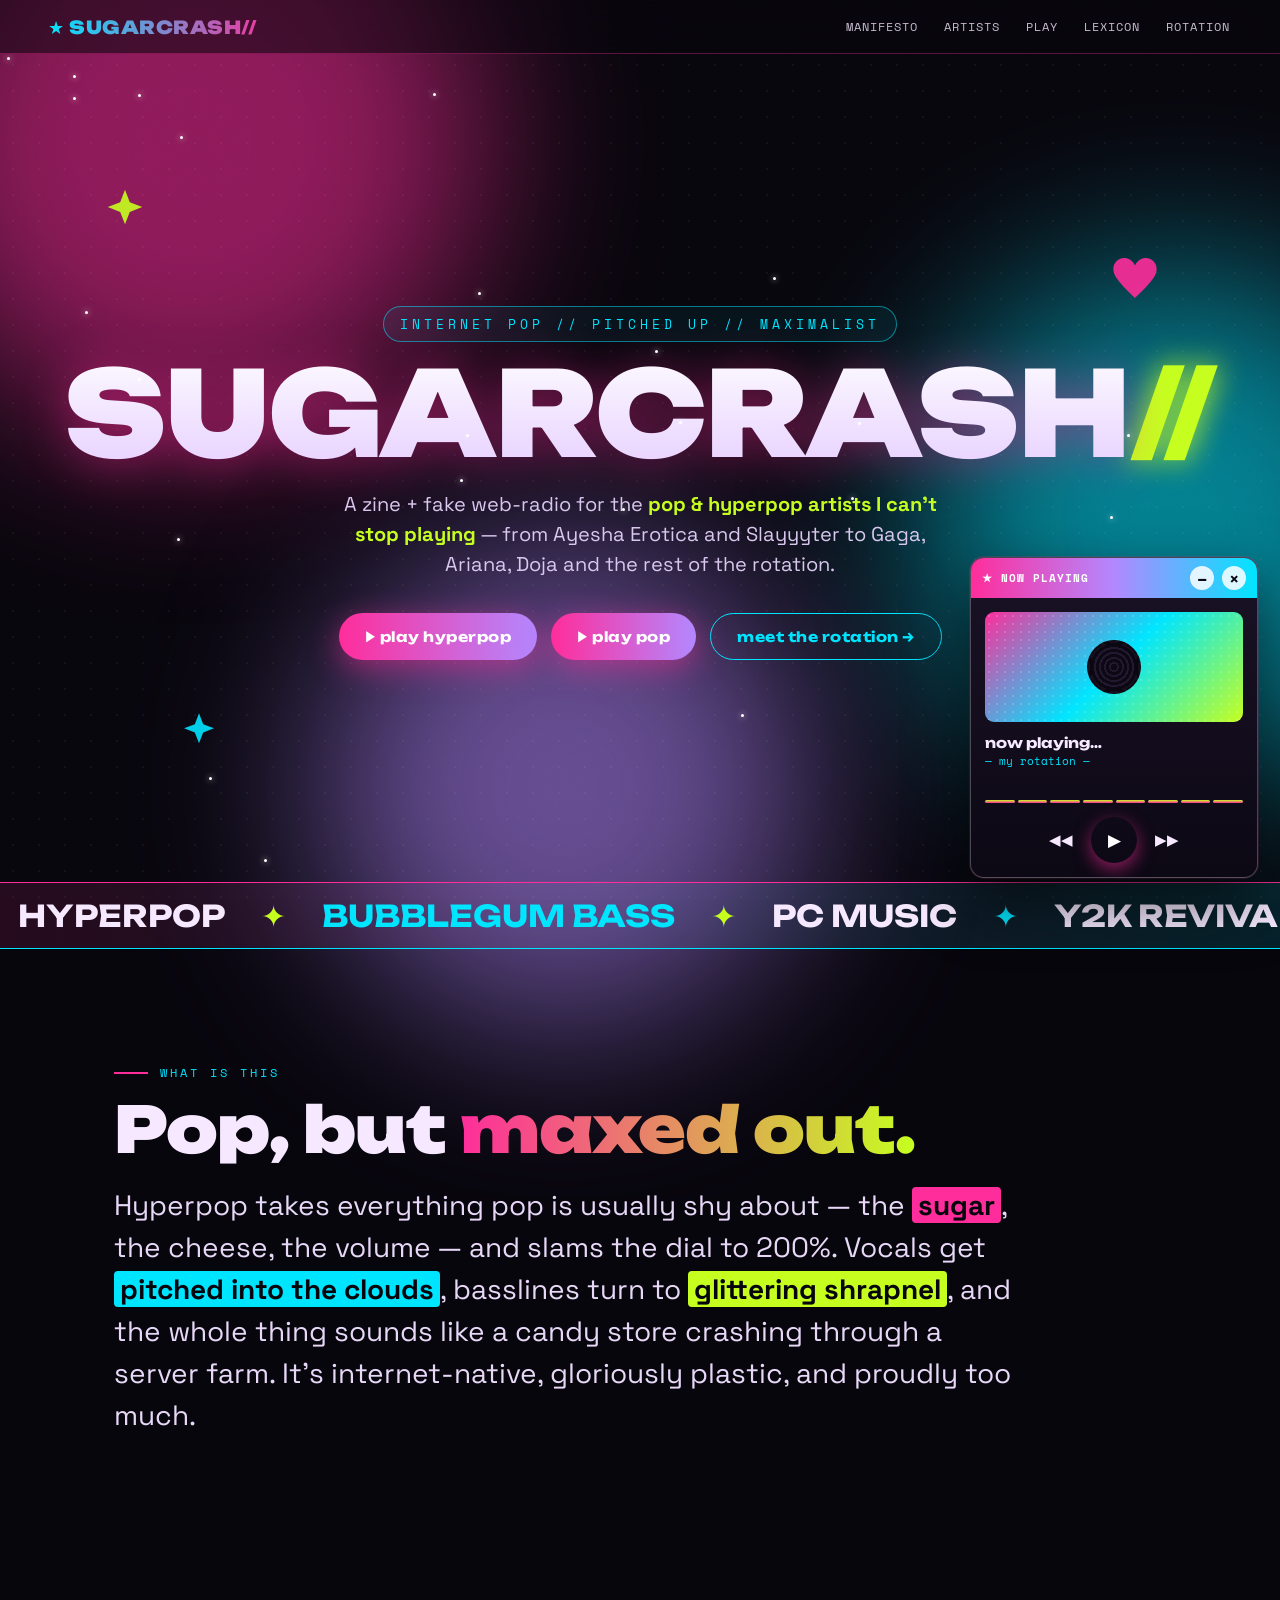
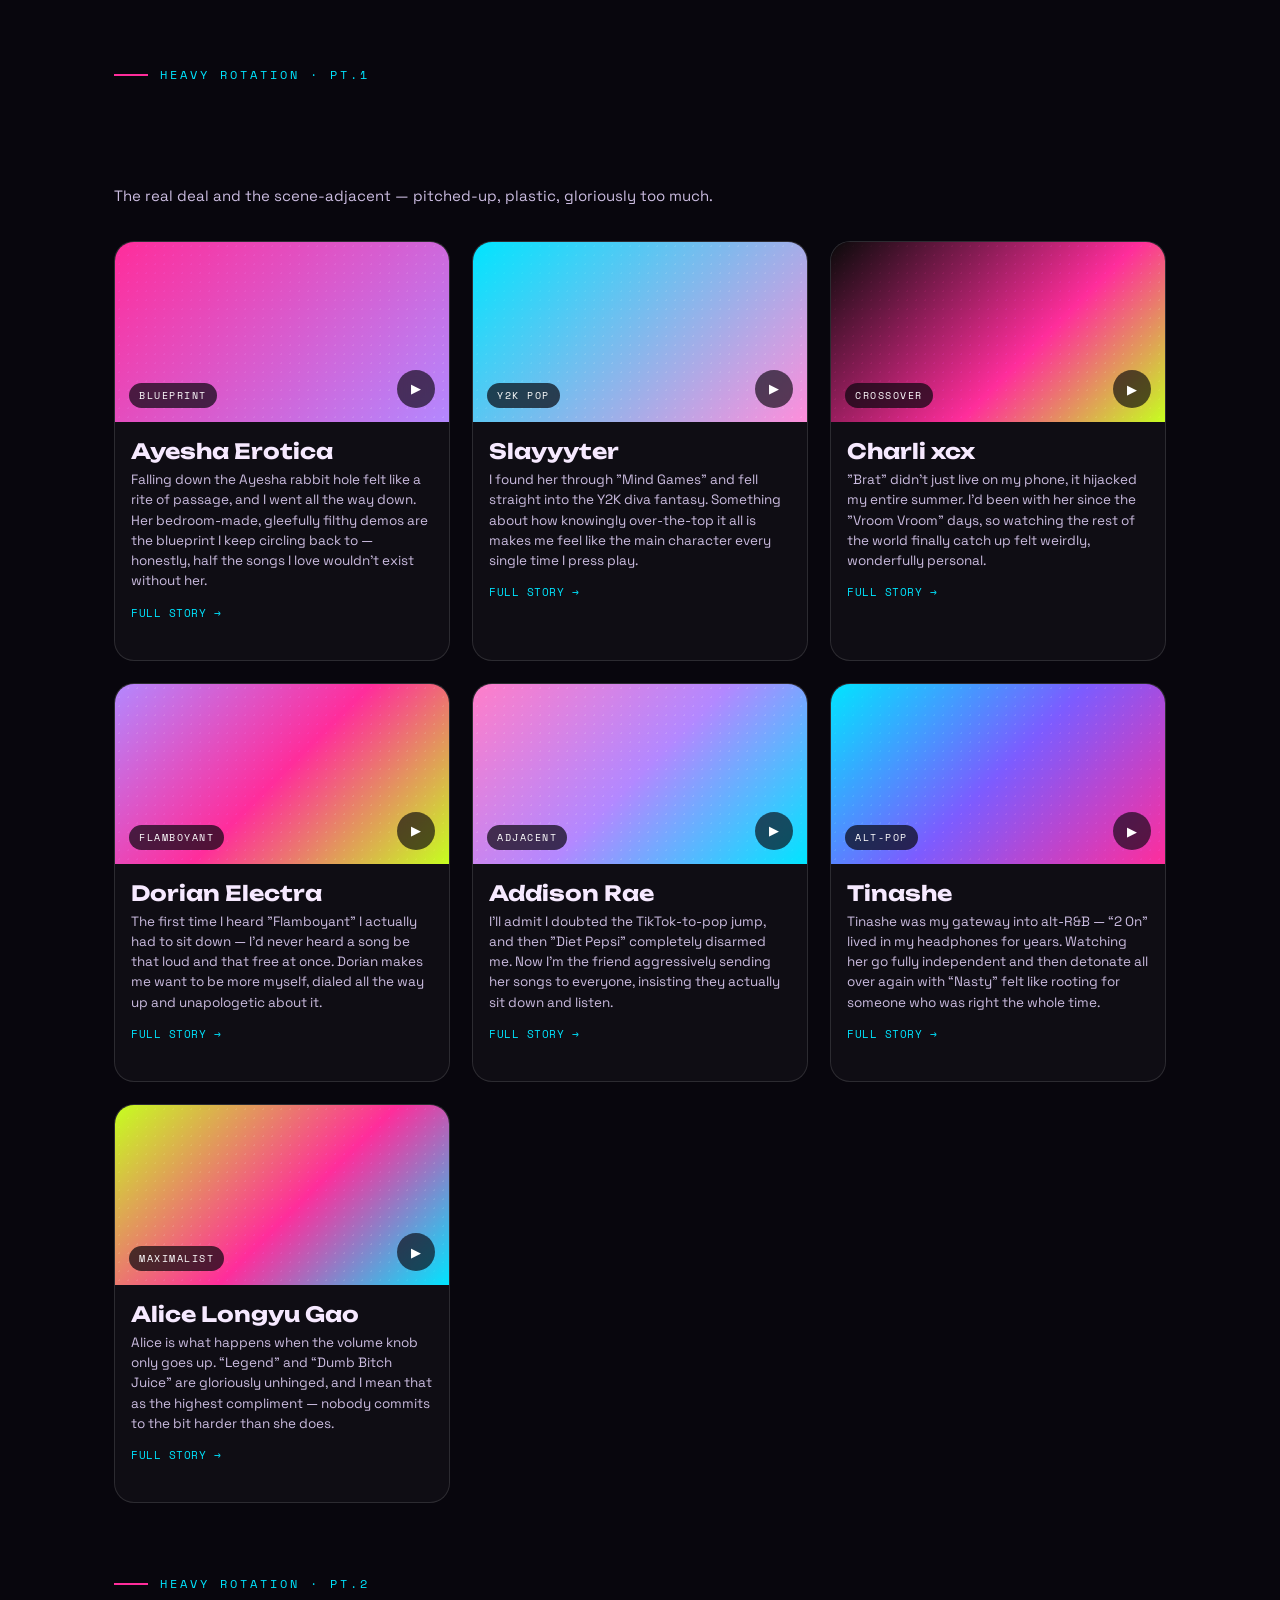
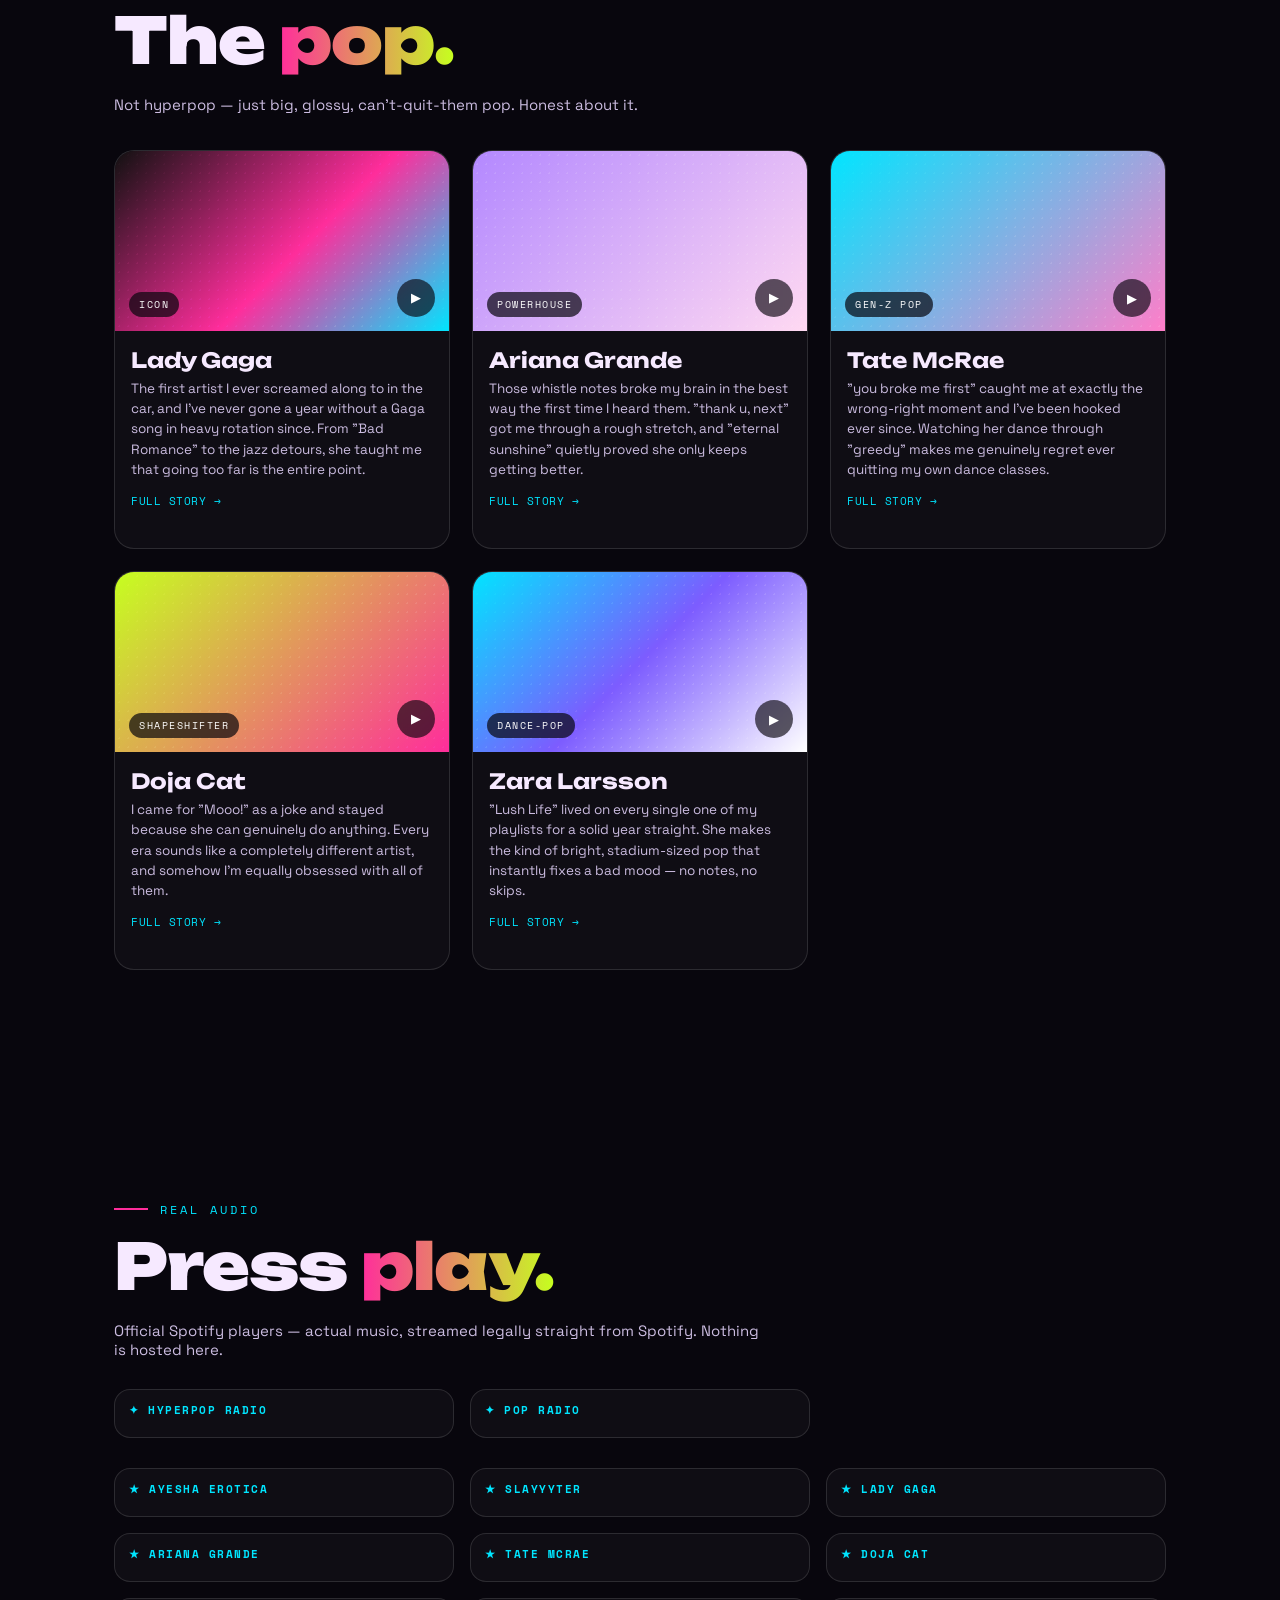
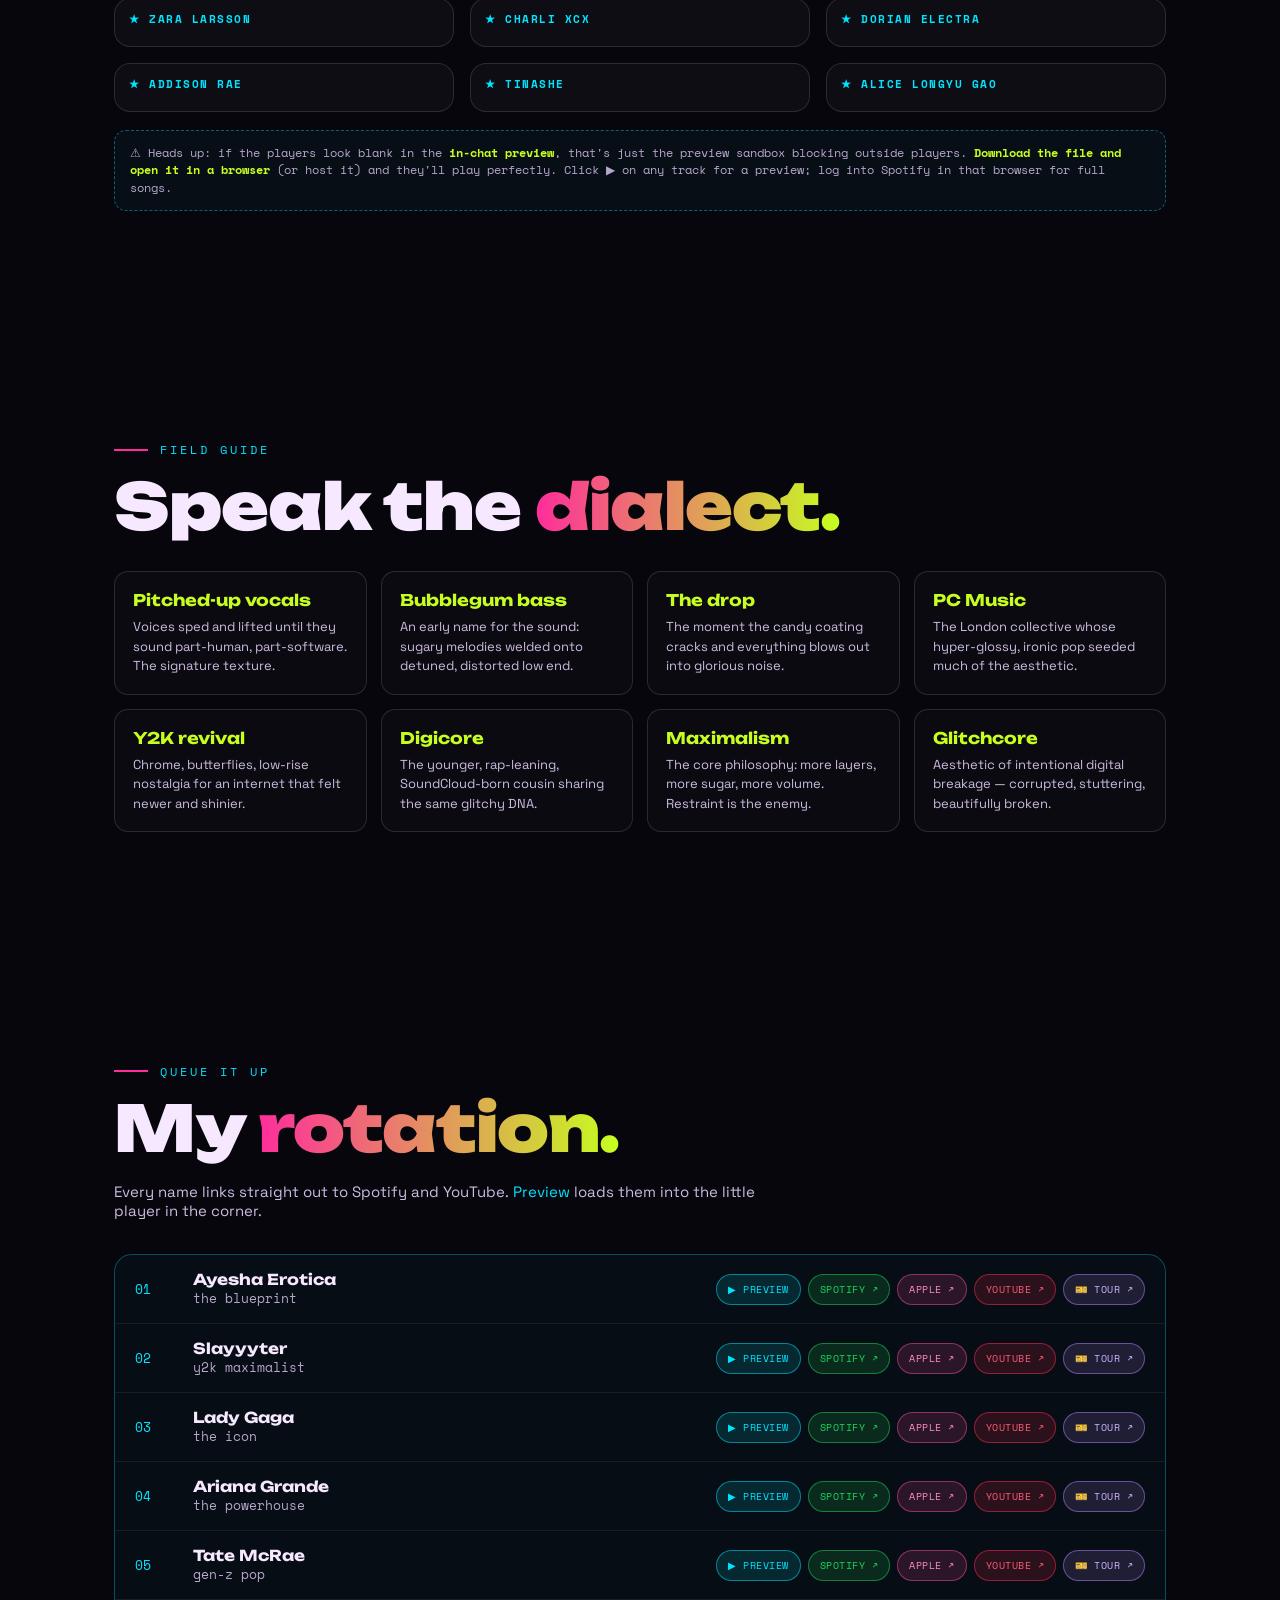
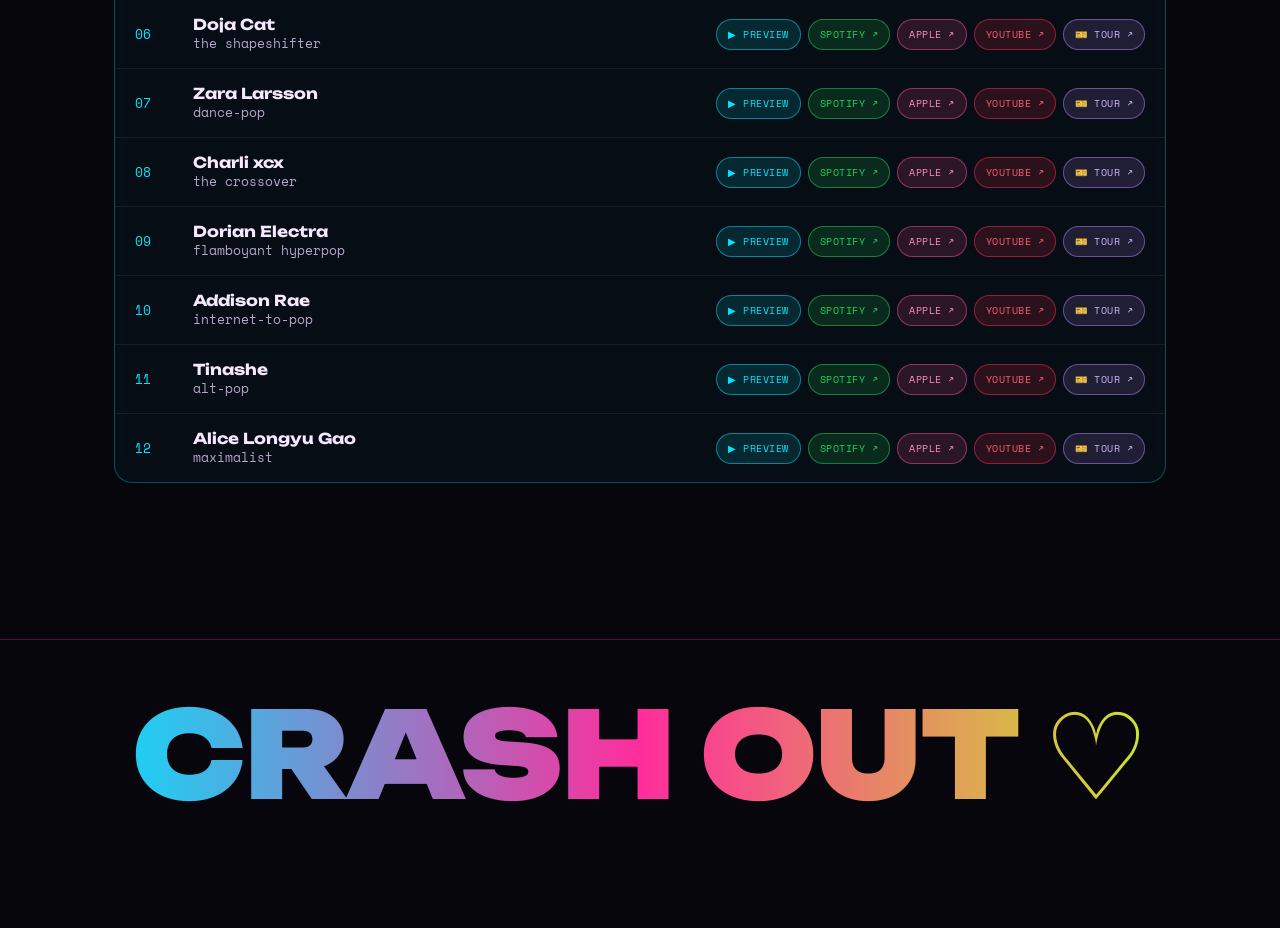
==== index.html @ ebc6f52b "Add Tinashe and Alice Longyu Gao to the rotation Add both artists with the full treatment: home card" ====
<!DOCTYPE html>
<html lang="en">
<head>
<meta charset="UTF-8">
<meta name="viewport" content="width=device-width, initial-scale=1.0">
<title>SUGARCRASH// — hyperpop zine</title>
<link rel="preconnect" href="https://fonts.googleapis.com">
<link rel="preconnect" href="https://fonts.gstatic.com" crossorigin>
<link href="https://fonts.googleapis.com/css2?family=Unbounded:wght@400;700;900&family=Space+Grotesk:wght@400;500;700&family=Space+Mono:wght@400;700&display=swap" rel="stylesheet">
<style>
  :root{
    --bubblegum:#FF2D9B;
    --lime:#C6FF1F;
    --cyan:#00E5FF;
    --lilac:#B388FF;
    --void:#08060d;
    --void2:#0f0a18;
    --chrome:#FDF6FF;
    --ink:#f6e9ff;
    --display:'Unbounded',system-ui,sans-serif;
    --body:'Space Grotesk',system-ui,sans-serif;
    --mono:'Space Mono',ui-monospace,monospace;
  }

  *{margin:0;padding:0;box-sizing:border-box}
  html{scroll-behavior:smooth}
  body{
    background:var(--void);
    color:var(--ink);
    font-family:var(--body);
    overflow-x:hidden;
    position:relative;
    cursor:default;
  }

  /* ambient gradient blobs */
  .blob{position:fixed;border-radius:50%;filter:blur(90px);opacity:.55;z-index:0;pointer-events:none;animation:drift 18s ease-in-out infinite alternate}
  .blob.b1{width:46vw;height:46vw;background:var(--bubblegum);top:-12vw;left:-8vw}
  .blob.b2{width:40vw;height:40vw;background:var(--cyan);top:30vh;right:-12vw;animation-delay:-6s}
  .blob.b3{width:38vw;height:38vw;background:var(--lilac);bottom:-10vw;left:25vw;animation-delay:-11s}
  @keyframes drift{0%{transform:translate(0,0) scale(1)}100%{transform:translate(4vw,-3vw) scale(1.18)}}

  /* grain + dotgrid overlays */
  .grain{position:fixed;inset:0;z-index:1;pointer-events:none;opacity:.06;mix-blend-mode:overlay;
    background-image:url("data:image/svg+xml,%3Csvg xmlns='http://www.w3.org/2000/svg' width='120' height='120'%3E%3Cfilter id='n'%3E%3CfeTurbulence type='fractalNoise' baseFrequency='0.9' numOctaves='3'/%3E%3C/filter%3E%3Crect width='100%25' height='100%25' filter='url(%23n)'/%3E%3C/svg%3E")}
  .dotgrid{position:fixed;inset:0;z-index:1;pointer-events:none;opacity:.25;
    background-image:radial-gradient(rgba(255,255,255,.18) 1px,transparent 1px);background-size:26px 26px}

  .wrap{position:relative;z-index:2}
  section{position:relative;z-index:2}

  /* ===== NAV ===== */
  nav{position:sticky;top:0;z-index:40;display:flex;align-items:center;justify-content:space-between;
    padding:14px clamp(16px,4vw,48px);
    background:rgba(8,6,13,.55);backdrop-filter:blur(14px);
    border-bottom:1px solid rgba(255,45,155,.35)}
  .brand{font-family:var(--display);font-weight:900;font-size:18px;letter-spacing:.5px;
    background:linear-gradient(90deg,var(--cyan),var(--bubblegum),var(--lime));
    -webkit-background-clip:text;background-clip:text;color:transparent;white-space:nowrap}
  .navlinks{display:flex;gap:22px;font-family:var(--mono);font-size:12px;text-transform:uppercase;letter-spacing:1px}
  .navlinks a{color:var(--ink);text-decoration:none;opacity:.8;transition:.2s;padding:4px 2px}
  .navlinks a:hover{opacity:1;color:var(--lime);text-shadow:0 0 12px var(--lime)}
  .navlinks a:focus-visible{outline:2px solid var(--cyan);outline-offset:3px}
  @media(max-width:680px){.navlinks{display:none}}

  /* ===== HERO ===== */
  header{min-height:92vh;display:flex;flex-direction:column;justify-content:center;align-items:center;
    text-align:center;padding:60px clamp(16px,5vw,40px) 30px;position:relative}
  .eyebrow{font-family:var(--mono);font-size:clamp(10px,1.4vw,13px);letter-spacing:4px;text-transform:uppercase;
    color:var(--cyan);margin-bottom:22px;border:1px solid rgba(0,229,255,.5);padding:7px 16px;border-radius:999px;
    background:rgba(0,229,255,.06)}

  .wordmark{font-family:var(--display);font-weight:900;line-height:.84;letter-spacing:-2px;
    font-size:clamp(58px,16vw,210px);position:relative;cursor:pointer;user-select:none}
  .wordmark .chrome{
    background:linear-gradient(180deg,#fff 0%,#e9d4ff 28%,#ff7ec9 48%,#7ce3ff 62%,#caff5e 80%,#fff 100%);
    -webkit-background-clip:text;background-clip:text;color:transparent;
    filter:drop-shadow(0 4px 24px rgba(255,45,155,.45))}
  .wordmark::before,.wordmark::after{content:"SUGARCRASH";position:absolute;inset:0;
    background:none;-webkit-text-fill-color:initial;opacity:0;pointer-events:none}
  .wordmark.glitch::before{color:var(--cyan);opacity:.85;animation:gl1 .35s steps(2) 1}
  .wordmark.glitch::after{color:var(--bubblegum);opacity:.85;animation:gl2 .35s steps(2) 1}
  @keyframes gl1{0%{transform:translate(0,0)}50%{transform:translate(-5px,3px)}100%{transform:translate(3px,-2px)}}
  @keyframes gl2{0%{transform:translate(0,0)}50%{transform:translate(5px,-3px)}100%{transform:translate(-3px,2px)}}
  .slash{color:var(--lime);-webkit-text-fill-color:var(--lime);text-shadow:0 0 30px var(--lime)}

  .subhead{max-width:640px;margin:26px auto 0;font-size:clamp(15px,2.1vw,20px);line-height:1.5;color:#d9c8ee}
  .subhead b{color:var(--lime)}
  .herobtns{display:flex;gap:14px;margin-top:34px;flex-wrap:wrap;justify-content:center}
  .btn{font-family:var(--display);font-weight:700;font-size:14px;letter-spacing:.5px;
    padding:14px 26px;border-radius:999px;border:none;cursor:pointer;text-decoration:none;display:inline-flex;align-items:center;gap:9px;transition:.18s}
  .btn-main{background:linear-gradient(90deg,var(--bubblegum),var(--lilac));color:#fff;box-shadow:0 8px 30px rgba(255,45,155,.5)}
  .btn-main:hover{transform:translateY(-3px) scale(1.03);box-shadow:0 14px 40px rgba(255,45,155,.7)}
  .btn-ghost{background:transparent;color:var(--cyan);border:1.5px solid var(--cyan)}
  .btn-ghost:hover{background:var(--cyan);color:var(--void)}
  .btn:focus-visible{outline:3px solid var(--lime);outline-offset:3px}

  /* floating doodles */
  .doodle{position:absolute;z-index:1;pointer-events:none;opacity:.9;animation:float 7s ease-in-out infinite}
  .doodle.d1{top:16%;left:8%;width:46px;animation-delay:-1s}
  .doodle.d2{top:24%;right:9%;width:60px;animation-delay:-3s}
  .doodle.d3{bottom:16%;left:14%;width:40px;animation-delay:-5s}
  .doodle.d4{bottom:24%;right:13%;width:52px;animation-delay:-2s}
  @keyframes float{0%,100%{transform:translateY(0) rotate(-6deg)}50%{transform:translateY(-22px) rotate(8deg)}}
  @media(max-width:680px){.doodle.d1,.doodle.d3{display:none}}

  /* ===== MARQUEE ===== */
  .marquee{overflow:hidden;white-space:nowrap;border-top:1.5px solid var(--bubblegum);border-bottom:1.5px solid var(--cyan);
    background:linear-gradient(90deg,rgba(255,45,155,.12),rgba(0,229,255,.12));padding:14px 0}
  .marquee .track{display:inline-block;animation:scroll 22s linear infinite;font-family:var(--display);font-weight:700;
    font-size:clamp(18px,3vw,30px);text-transform:uppercase}
  .marquee .track span{margin:0 18px;color:var(--ink)}
  .marquee .track span:nth-child(2n){color:var(--lime)}
  .marquee .track span:nth-child(3n){color:var(--cyan)}
  .marquee .track .star{color:var(--bubblegum)}
  @keyframes scroll{from{transform:translateX(0)}to{transform:translateX(-50%)}}

  /* ===== SECTION SHELL ===== */
  .sec{padding:clamp(60px,9vw,120px) clamp(16px,5vw,64px);max-width:1180px;margin:0 auto}
  .seclabel{font-family:var(--mono);font-size:12px;letter-spacing:3px;text-transform:uppercase;color:var(--cyan);
    display:flex;align-items:center;gap:12px;margin-bottom:18px}
  .seclabel::before{content:"";width:34px;height:2px;background:var(--bubblegum)}
  .sectitle{font-family:var(--display);font-weight:900;font-size:clamp(30px,6vw,64px);line-height:.95;letter-spacing:-1px;margin-bottom:24px}
  .sectitle em{font-style:normal;background:linear-gradient(90deg,var(--bubblegum),var(--lime));-webkit-background-clip:text;background-clip:text;color:transparent}

  /* manifesto */
  .manifesto p{font-size:clamp(18px,2.6vw,28px);line-height:1.5;max-width:900px;color:#e7d8f7}
  .manifesto p .hl{background:var(--bubblegum);color:var(--void);padding:0 6px;font-weight:700;border-radius:4px}
  .manifesto p .hl2{background:var(--lime);color:var(--void);padding:0 6px;font-weight:700;border-radius:4px}
  .manifesto p .hl3{background:var(--cyan);color:var(--void);padding:0 6px;font-weight:700;border-radius:4px}

  /* ===== ARTIST GRID ===== */
  .grid{display:grid;grid-template-columns:repeat(auto-fill,minmax(260px,1fr));gap:22px;margin-top:36px}
  .card{position:relative;border-radius:20px;overflow:hidden;border:1px solid rgba(255,255,255,.12);
    background:rgba(255,255,255,.03);padding:0 0 20px;transition:.25s;cursor:pointer}
  .card:hover{transform:translateY(-6px) rotate(-.6deg);border-color:var(--bubblegum);box-shadow:0 18px 50px rgba(255,45,155,.35)}
  .art{height:180px;position:relative;display:flex;align-items:flex-end;justify-content:space-between;padding:14px}
  .artimg{position:absolute;inset:0;width:100%;height:100%;object-fit:cover;object-position:center top;z-index:0}
  .art > .eratag,.art > .playbadge{position:relative;z-index:2}
  .art::after{content:"";position:absolute;inset:0;opacity:.16;mix-blend-mode:overlay;
    background-image:radial-gradient(rgba(255,255,255,.7) 1px,transparent 1px);background-size:9px 9px}
  .a1{background:linear-gradient(135deg,#ff2d9b,#b388ff)}            /* ayesha */
  .a2{background:linear-gradient(135deg,#00e5ff,#ff8edb)}            /* slayyyter */
  .a3{background:linear-gradient(135deg,#111,#ff2d9b 55%,#00e5ff)}   /* gaga */
  .a4{background:linear-gradient(135deg,#b388ff,#ffd9f2)}            /* ariana */
  .a5{background:linear-gradient(135deg,#00e5ff,#ff7ec9)}            /* tate */
  .a6{background:linear-gradient(135deg,#c6ff1f,#ff2d9b)}            /* doja */
  .a7{background:linear-gradient(135deg,#00e5ff,#7c5cff,#ffffff)}    /* zara */
  .a8{background:linear-gradient(135deg,#0a0a0a,#ff2d9b 60%,#c6ff1f)}/* charli */
  .a9{background:linear-gradient(135deg,#b388ff,#ff2d9b 50%,#c6ff1f)} /* dorian */
  .a10{background:linear-gradient(135deg,#ff7ec9,#b388ff 50%,#00e5ff)}/* addison */
  .a11{background:linear-gradient(135deg,#00e5ff,#7c5cff,#ff2d9b)}            /* tinashe */
  .a12{background:linear-gradient(135deg,#c6ff1f,#ff2d9b 55%,#00e5ff)}            /* alice-longyu-gao */
  .eratag{font-family:var(--mono);font-size:10px;letter-spacing:1.5px;text-transform:uppercase;
    background:rgba(8,6,13,.7);color:#fff;padding:5px 10px;border-radius:999px;backdrop-filter:blur(4px)}
  .playbadge{width:38px;height:38px;border-radius:50%;background:rgba(8,6,13,.65);display:grid;place-items:center;
    color:#fff;font-size:13px;backdrop-filter:blur(4px);transition:.2s}
  .card:hover .playbadge{background:var(--lime);color:var(--void);transform:scale(1.12)}
  .cardbody{padding:16px 16px 18px}
  .cardbody h3{font-family:var(--display);font-weight:700;font-size:21px;margin-bottom:6px}
  .cardbody p{font-size:13.5px;line-height:1.5;color:#cbbce0}
  .morelink{display:inline-block;margin-top:13px;font-family:var(--mono);font-size:11px;letter-spacing:.5px;text-transform:uppercase;color:var(--cyan);text-decoration:none;transition:.15s}
  .morelink:hover{color:var(--lime);transform:translateX(2px)}
  .memoriam{font-family:var(--mono);font-size:10px;letter-spacing:1px;color:var(--cyan);margin-top:8px;display:block}

  /* ===== LEXICON ===== */
  .lex{display:grid;grid-template-columns:repeat(auto-fill,minmax(230px,1fr));gap:14px;margin-top:34px}
  .term{border:1px solid rgba(255,255,255,.13);border-radius:14px;padding:18px;background:rgba(255,255,255,.02);transition:.2s}
  .term:hover{background:rgba(198,255,31,.08);border-color:var(--lime)}
  .term dt{font-family:var(--display);font-weight:700;font-size:16px;color:var(--lime);margin-bottom:7px}
  .term dd{font-size:13px;line-height:1.5;color:#cbbce0}

  /* ===== PLAYLIST ===== */
  .playlist{margin-top:34px;border:1px solid rgba(0,229,255,.3);border-radius:18px;overflow:hidden;background:rgba(0,229,255,.03)}
  .plrow{display:grid;grid-template-columns:44px 1fr auto;align-items:center;gap:14px;padding:15px 20px;border-bottom:1px solid rgba(255,255,255,.07);transition:.18s}
  .plrow:last-child{border-bottom:none}
  .plrow:hover{background:rgba(255,45,155,.1)}
  .plnum{font-family:var(--mono);font-size:13px;color:var(--cyan)}
  .plrow:hover .plnum{color:var(--lime)}
  .pltitle{font-family:var(--display);font-weight:700;font-size:15px}
  .plartist{font-size:12.5px;color:#b6a6cc;font-family:var(--mono)}
  .pltag{font-family:var(--mono);font-size:10px;letter-spacing:1px;color:#fff;background:rgba(255,45,155,.4);padding:4px 9px;border-radius:999px;text-transform:uppercase}
  .pllinks{display:flex;gap:7px;flex-wrap:wrap;justify-content:flex-end;align-items:center}
  .linkpill{font-family:var(--mono);font-size:10px;letter-spacing:.5px;text-transform:uppercase;text-decoration:none;
    padding:7px 11px;border-radius:999px;display:inline-flex;align-items:center;gap:5px;transition:.16s;border:1px solid transparent;cursor:pointer;background:none}
  .linkpill.sp{background:rgba(30,215,96,.14);color:#1ed760;border-color:rgba(30,215,96,.5)}
  .linkpill.sp:hover{background:#1ed760;color:#06210f}
  .linkpill.am{background:rgba(250,80,160,.14);color:#ff8fc4;border-color:rgba(250,80,160,.5)}
  .linkpill.am:hover{background:#fa50a0;color:#fff}
  .linkpill.yt{background:rgba(255,45,85,.14);color:#ff5d77;border-color:rgba(255,45,85,.5)}
  .linkpill.yt:hover{background:#ff2d55;color:#fff}
  .linkpill.pv{background:rgba(0,229,255,.12);color:var(--cyan);border-color:rgba(0,229,255,.5)}
  .linkpill.pv:hover{background:var(--cyan);color:var(--void)}
  .linkpill.tk{background:rgba(179,136,255,.14);color:#cdb8ff;border-color:rgba(179,136,255,.5)}
  .linkpill.tk:hover{background:var(--lilac);color:#1a1226}
  .linkpill:focus-visible{outline:2px solid var(--lime);outline-offset:2px}
  @media(max-width:560px){.plrow{grid-template-columns:34px 1fr;row-gap:10px}.pllinks{grid-column:1/-1;justify-content:flex-start}}

  /* ===== EMBEDDED PLAYERS ===== */
  .players{display:grid;grid-template-columns:repeat(auto-fill,minmax(320px,1fr));gap:16px;margin-top:30px}
  .pframe{border:1px solid rgba(255,255,255,.12);border-radius:16px;overflow:hidden;background:rgba(255,255,255,.03);padding:10px;transition:.2s}
  .pframe:hover{border-color:var(--cyan)}
  .pframe h4{font-family:var(--mono);font-size:11px;letter-spacing:1.5px;text-transform:uppercase;color:var(--cyan);margin:2px 4px 9px}
  .pframe iframe{border:0;border-radius:12px;display:block;width:100%}
  .sandboxnote{font-family:var(--mono);font-size:11.5px;color:#b6a6cc;margin-top:18px;line-height:1.55;
    border:1px dashed rgba(0,229,255,.4);border-radius:12px;padding:13px 15px;background:rgba(0,229,255,.04)}
  .sandboxnote b{color:var(--lime)}

  /* ===== MEDIA PLAYER WINDOW (signature) ===== */
  .player{position:fixed;bottom:22px;right:22px;width:288px;z-index:60;
    border-radius:14px;overflow:hidden;border:1px solid rgba(255,255,255,.25);
    background:linear-gradient(180deg,#1a1226,#0c0814);
    box-shadow:0 24px 60px rgba(0,0,0,.6),0 0 0 1px rgba(255,45,155,.2);
    font-family:var(--mono)}
  .player.dragging{transition:none;user-select:none}
  .pbar{display:flex;align-items:center;justify-content:space-between;padding:8px 11px;cursor:grab;
    background:linear-gradient(90deg,var(--bubblegum),var(--lilac),var(--cyan));color:#fff}
  .pbar:active{cursor:grabbing}
  .pbar .ttl{font-size:11px;font-weight:700;letter-spacing:1px;text-transform:uppercase}
  .pbtns{display:flex;gap:8px;align-items:center}
  .pbtn{width:24px;height:24px;border-radius:50%;border:none;cursor:pointer;padding:0;
    background:rgba(255,255,255,.85);color:#0c0814;font-family:var(--mono);
    font-size:17px;line-height:1;font-weight:700;display:grid;place-items:center;
    transition:transform .15s,background .15s}
  .pbtn:hover{transform:scale(1.15);background:#fff}
  .pbtn-close:hover{background:var(--bubblegum);color:#fff}
  .pbtn:focus-visible{outline:2px solid var(--cyan);outline-offset:2px}
  .pbody{padding:14px}
  .pcover{height:110px;border-radius:9px;background:linear-gradient(135deg,#ff2d9b,#00e5ff,#c6ff1f);
    position:relative;overflow:hidden;display:grid;place-items:center}
  .pcover::after{content:"";position:absolute;inset:0;opacity:.2;background-image:radial-gradient(rgba(255,255,255,.8) 1px,transparent 1px);background-size:8px 8px}
  .pcover .disc{width:54px;height:54px;border-radius:50%;background:repeating-radial-gradient(circle,#0c0814 0 3px,#221830 3px 5px);
    border:5px solid rgba(8,6,13,.5);position:relative;z-index:2;animation:spin 4s linear infinite paused}
  .player.playing .pcover .disc{animation-play-state:running}
  @keyframes spin{to{transform:rotate(360deg)}}
  .pmeta{margin-top:12px}
  .pmeta .pt{font-family:var(--display);font-weight:700;font-size:14px;color:var(--ink)}
  .pmeta .pa{font-size:11px;color:var(--cyan);margin-top:2px}
  .eq{display:flex;gap:3px;align-items:flex-end;height:22px;margin-top:12px}
  .eq span{flex:1;background:linear-gradient(180deg,var(--lime),var(--bubblegum));border-radius:2px;height:30%;animation:bounce 1s ease-in-out infinite}
  .player.playing .eq span{animation-play-state:running}
  .player:not(.playing) .eq span{animation-play-state:paused;height:14%}
  .eq span:nth-child(2){animation-delay:.15s}.eq span:nth-child(3){animation-delay:.3s}
  .eq span:nth-child(4){animation-delay:.45s}.eq span:nth-child(5){animation-delay:.1s}
  .eq span:nth-child(6){animation-delay:.35s}.eq span:nth-child(7){animation-delay:.25s}
  .eq span:nth-child(8){animation-delay:.4s}
  @keyframes bounce{0%,100%{height:18%}50%{height:95%}}
  .pcontrols{display:flex;align-items:center;justify-content:center;gap:18px;margin-top:14px}
  .pcontrols button{background:none;border:none;color:var(--ink);font-size:15px;cursor:pointer;transition:.15s}
  .pcontrols button:hover{color:var(--lime);transform:scale(1.2)}
  .ppt{width:46px;height:46px;border-radius:50%;background:linear-gradient(135deg,var(--bubblegum),var(--lilac));
    color:#fff!important;display:grid;place-items:center;font-size:17px!important;box-shadow:0 6px 18px rgba(255,45,155,.55)}
  .pmin{position:fixed;bottom:22px;right:22px;z-index:60;width:54px;height:54px;border-radius:50%;display:none;
    place-items:center;cursor:pointer;border:1px solid rgba(255,255,255,.3);
    background:linear-gradient(135deg,var(--bubblegum),var(--cyan));box-shadow:0 10px 30px rgba(255,45,155,.5);
    font-size:20px;animation:pulse 2s ease-in-out infinite}
  @keyframes pulse{0%,100%{box-shadow:0 10px 30px rgba(255,45,155,.5)}50%{box-shadow:0 10px 40px rgba(0,229,255,.7)}}
  @media(max-width:560px){.player{width:240px;right:12px;bottom:12px}
    .pbar{padding:10px 12px}
    .pbtn{width:34px;height:34px;font-size:22px}}

  /* sparkles cursor */
  .spark{position:fixed;pointer-events:none;z-index:55;font-size:14px;animation:sparkfade .8s ease-out forwards}
  @keyframes sparkfade{0%{opacity:1;transform:translateY(0) scale(1)}100%{opacity:0;transform:translateY(-26px) scale(.3)}}

  /* footer */
  footer{padding:60px clamp(16px,5vw,64px) 120px;text-align:center;border-top:1px solid rgba(255,45,155,.3);margin-top:40px}
  footer .fmark{font-family:var(--display);font-weight:900;font-size:clamp(40px,12vw,120px);line-height:.9;
    background:linear-gradient(90deg,var(--cyan),var(--bubblegum),var(--lime));-webkit-background-clip:text;background-clip:text;color:transparent;letter-spacing:-2px}
  footer p{font-family:var(--mono);font-size:12px;color:#9d8fb5;margin-top:18px;letter-spacing:1px}
  footer .heart{color:var(--bubblegum)}

  /* ===== EXTRA ANIMATION ===== */
  /* scroll progress bar */
  #progress{position:fixed;top:0;left:0;height:3px;width:0;z-index:50;border:none;
    background:linear-gradient(90deg,var(--cyan),var(--bubblegum),var(--lime));box-shadow:0 0 12px var(--bubblegum)}

  /* shimmering chrome wordmark */
  .wordmark .chrome{background-size:100% 300%;animation:shimmer 6s ease-in-out infinite}
  @keyframes shimmer{0%,100%{background-position:50% 0%}50%{background-position:50% 100%}}

  /* animated brand gradient in nav */
  .brand{background-size:220% auto;animation:hue 7s linear infinite}
  @keyframes hue{to{background-position:220% center}}

  /* shine sweep across the main button */
  .btn-main{position:relative;overflow:hidden}
  .btn-main::after{content:"";position:absolute;top:0;left:-130%;width:55%;height:100%;
    background:linear-gradient(100deg,transparent,rgba(255,255,255,.5),transparent);transform:skewX(-18deg);animation:sweep 3.6s ease-in-out infinite}
  @keyframes sweep{0%{left:-130%}55%,100%{left:170%}}

  /* gloss sweep over album art on hover */
  .card .art::before{content:"";position:absolute;inset:0;z-index:2;pointer-events:none;
    background:linear-gradient(115deg,transparent 32%,rgba(255,255,255,.5) 50%,transparent 68%);transform:translateX(-130%)}
  .card:hover .art::before{animation:gloss .85s ease}
  @keyframes gloss{to{transform:translateX(130%)}}

  /* twinkling stars in hero */
  .stars{position:absolute;inset:0;z-index:1;pointer-events:none;overflow:hidden}
  .stars i{position:absolute;width:3px;height:3px;border-radius:50%;background:#fff;
    box-shadow:0 0 6px #fff;animation:twinkle 2.6s ease-in-out infinite}
  @keyframes twinkle{0%,100%{opacity:.12;transform:scale(.6)}50%{opacity:.95;transform:scale(1.35)}}

  /* pulsing play badges */
  .playbadge{animation:badgepulse 2.4s ease-in-out infinite}
  @keyframes badgepulse{0%,100%{box-shadow:0 0 0 0 rgba(198,255,31,0)}50%{box-shadow:0 0 0 5px rgba(198,255,31,.12)}}

  /* sparkle burst particles */
  .burst{position:fixed;pointer-events:none;z-index:58;font-size:18px;animation:burstfly .9s ease-out forwards}
  @keyframes burstfly{0%{opacity:1;transform:translate(0,0) scale(1) rotate(0)}100%{opacity:0;transform:translate(var(--bx),var(--by)) scale(.3) rotate(140deg)}}

  /* scroll reveal (only when motion is allowed) */
  body.motion-ok .reveal{opacity:0;transform:translateY(24px);transition:opacity .7s ease,transform .7s cubic-bezier(.2,.7,.2,1)}
  body.motion-ok .reveal.in{opacity:1;transform:none}
  body.motion-ok .stagger > *{opacity:0;transform:translateY(22px) scale(.98);transition:opacity .6s ease,transform .6s cubic-bezier(.2,.7,.2,1)}
  body.motion-ok .stagger.in > *{opacity:1;transform:none}
  body.motion-ok .stagger.in > *:nth-child(1){transition-delay:.03s}
  body.motion-ok .stagger.in > *:nth-child(2){transition-delay:.08s}
  body.motion-ok .stagger.in > *:nth-child(3){transition-delay:.13s}
  body.motion-ok .stagger.in > *:nth-child(4){transition-delay:.18s}
  body.motion-ok .stagger.in > *:nth-child(5){transition-delay:.23s}
  body.motion-ok .stagger.in > *:nth-child(6){transition-delay:.28s}
  body.motion-ok .stagger.in > *:nth-child(7){transition-delay:.33s}
  body.motion-ok .stagger.in > *:nth-child(8){transition-delay:.38s}
  body.motion-ok .stagger.in > *:nth-child(9){transition-delay:.43s}
  body.motion-ok .stagger.in > *:nth-child(10){transition-delay:.48s}
  body.motion-ok .stagger.in > *:nth-child(11){transition-delay:.53s}
  body.motion-ok .stagger.in > *:nth-child(12){transition-delay:.58s}

  @media (prefers-reduced-motion: reduce){
    *{animation:none!important;scroll-behavior:auto!important;transition:none!important}
    .marquee .track{animation:none}
  }
</style>
</head>
<body>
  <div class="blob b1"></div><div class="blob b2"></div><div class="blob b3"></div>
  <div class="grain"></div><div class="dotgrid"></div>
  <div id="progress"></div>

  <div class="wrap">
    <nav>
      <div class="brand">★ SUGARCRASH//</div>
      <div class="navlinks">
        <a href="#manifesto">manifesto</a>
        <a href="#artists">artists</a>
        <a href="#press-play">play</a>
        <a href="#lexicon">lexicon</a>
        <a href="#playlist">rotation</a>
      </div>
    </nav>

    <!-- HERO -->
    <header>
      <div class="stars" id="stars"></div>
      <svg class="doodle d1" viewBox="0 0 24 24" fill="none"><path d="M12 2l2.5 6.5L21 11l-6.5 2.5L12 20l-2.5-6.5L3 11l6.5-2.5z" fill="#C6FF1F"/></svg>
      <svg class="doodle d2" viewBox="0 0 24 24" fill="none"><path d="M12 5C9 -1 1 3 4 9c1.5 3 8 9 8 9s6.5-6 8-9c3-6-5-10-8-4z" fill="#FF2D9B"/></svg>
      <svg class="doodle d3" viewBox="0 0 24 24"><path d="M12 2l2.5 6.5L21 11l-6.5 2.5L12 20l-2.5-6.5L3 11l6.5-2.5z" fill="#00E5FF"/></svg>
      <svg class="doodle d4" viewBox="0 0 32 24"><path d="M16 12C16 6 8 4 4 8s0 12 12 12 16-8 12-12-12-2-12 4z" fill="#B388FF" opacity=".9"/></svg>

      <span class="eyebrow">internet pop // pitched up // maximalist</span>
      <h1 class="wordmark" id="wordmark"><span class="chrome">SUGARCRASH</span><span class="slash">//</span></h1>
      <p class="subhead">A zine + fake web-radio for the <b>pop &amp; hyperpop artists I can't stop playing</b> — from Ayesha Erotica and Slayyyter to Gaga, Ariana, Doja and the rest of the rotation.</p>
      <div class="herobtns">
        <button class="btn btn-main" id="playHyperpop">▶ play hyperpop</button>
        <button class="btn btn-main" id="playPop">▶ play pop</button>
        <a href="#artists" class="btn btn-ghost">meet the rotation →</a>
      </div>
    </header>

    <!-- MARQUEE -->
    <div class="marquee" aria-hidden="true">
      <div class="track" id="mq">
        <span>HYPERPOP</span><span class="star">✦</span><span>BUBBLEGUM BASS</span><span class="star">✦</span><span>PC MUSIC</span><span class="star">✦</span><span>Y2K REVIVAL</span><span class="star">✦</span><span>GLITCHCORE</span><span class="star">✦</span><span>THE DROP</span><span class="star">✦</span><span>AUTOTUNE</span><span class="star">✦</span><span>DIGICORE</span><span class="star">✦</span>
        <span>HYPERPOP</span><span class="star">✦</span><span>BUBBLEGUM BASS</span><span class="star">✦</span><span>PC MUSIC</span><span class="star">✦</span><span>Y2K REVIVAL</span><span class="star">✦</span><span>GLITCHCORE</span><span class="star">✦</span><span>THE DROP</span><span class="star">✦</span><span>AUTOTUNE</span><span class="star">✦</span><span>DIGICORE</span><span class="star">✦</span>
      </div>
    </div>

    <!-- MANIFESTO -->
    <section class="sec manifesto" id="manifesto">
      <div class="seclabel">what is this</div>
      <h2 class="sectitle">Pop, but <em>maxed&nbsp;out.</em></h2>
      <p>Hyperpop takes everything pop is usually shy about — the <span class="hl">sugar</span>, the cheese, the volume — and slams the dial to 200%. Vocals get <span class="hl3">pitched into the clouds</span>, basslines turn to <span class="hl2">glittering shrapnel</span>, and the whole thing sounds like a candy store crashing through a server farm. It's internet-native, gloriously plastic, and proudly too much.</p>
    </section>

    <!-- ARTISTS -->
    <section class="sec" id="artists">
      <div class="seclabel">heavy rotation · pt.1</div>
      <h2 class="sectitle">The <em>hyperpop.</em></h2>
      <p style="color:#cbbce0;max-width:640px;font-size:15px">The real deal and the scene-adjacent — pitched-up, plastic, gloriously too much.</p>
      <div class="grid stagger">

        <article class="card">
          <div class="art a1"><img class="artimg" src="https://i.scdn.co/image/ab67616100005174504d26793b7f34f99506c3db" alt="Ayesha Erotica" loading="lazy" onerror="this.remove()"><span class="eratag">blueprint</span><span class="playbadge">▶</span></div>
          <div class="cardbody">
            <h3>Ayesha Erotica</h3>
            <p>Falling down the Ayesha rabbit hole felt like a rite of passage, and I went all the way down. Her bedroom-made, gleefully filthy demos are the blueprint I keep circling back to — honestly, half the songs I love wouldn't exist without her.</p>
            <a class="morelink" href="artists/ayesha-erotica.html" onclick="event.stopPropagation()">full story →</a>
          </div>
        </article>

        <article class="card">
          <div class="art a2"><img class="artimg" src="https://i.scdn.co/image/ab67616100005174d475efee7c254f7e77a2d306" alt="Slayyyter" loading="lazy" onerror="this.remove()"><span class="eratag">y2k pop</span><span class="playbadge">▶</span></div>
          <div class="cardbody">
            <h3>Slayyyter</h3>
            <p>I found her through "Mind Games" and fell straight into the Y2K diva fantasy. Something about how knowingly over-the-top it all is makes me feel like the main character every single time I press play.</p>
            <a class="morelink" href="artists/slayyyter.html" onclick="event.stopPropagation()">full story →</a>
          </div>
        </article>

        <article class="card">
          <div class="art a8"><img class="artimg" src="https://i.scdn.co/image/ab676161000051746fa76436a2bba83b9f1d6fd1" alt="Charli xcx" loading="lazy" onerror="this.remove()"><span class="eratag">crossover</span><span class="playbadge">▶</span></div>
          <div class="cardbody">
            <h3>Charli xcx</h3>
            <p>"Brat" didn't just live on my phone, it hijacked my entire summer. I'd been with her since the "Vroom Vroom" days, so watching the rest of the world finally catch up felt weirdly, wonderfully personal.</p>
            <a class="morelink" href="artists/charli-xcx.html" onclick="event.stopPropagation()">full story →</a>
          </div>
        </article>

        <article class="card">
          <div class="art a9"><img class="artimg" src="https://i.scdn.co/image/ab676161000051744ae93c6f14281f933ec83158" alt="Dorian Electra" loading="lazy" onerror="this.remove()"><span class="eratag">flamboyant</span><span class="playbadge">▶</span></div>
          <div class="cardbody">
            <h3>Dorian Electra</h3>
            <p>The first time I heard "Flamboyant" I actually had to sit down — I'd never heard a song be that loud and that free at once. Dorian makes me want to be more myself, dialed all the way up and unapologetic about it.</p>
            <a class="morelink" href="artists/dorian-electra.html" onclick="event.stopPropagation()">full story →</a>
          </div>
        </article>

        <article class="card">
          <div class="art a10"><img class="artimg" src="https://i.scdn.co/image/ab676161000051748aaca79d5544dc02bea2b6b2" alt="Addison Rae" loading="lazy" onerror="this.remove()"><span class="eratag">adjacent</span><span class="playbadge">▶</span></div>
          <div class="cardbody">
            <h3>Addison Rae</h3>
            <p>I'll admit I doubted the TikTok-to-pop jump, and then "Diet Pepsi" completely disarmed me. Now I'm the friend aggressively sending her songs to everyone, insisting they actually sit down and listen.</p>
            <a class="morelink" href="artists/addison-rae.html" onclick="event.stopPropagation()">full story →</a>
          </div>
        </article>

        <article class="card">
          <div class="art a11"><img class="artimg" src="https://i.scdn.co/image/ab676161000051746cf8614c6f33aa00b097b9c7" alt="Tinashe" loading="lazy" onerror="this.remove()"><span class="eratag">alt-pop</span><span class="playbadge">▶</span></div>
          <div class="cardbody">
            <h3>Tinashe</h3>
            <p>Tinashe was my gateway into alt-R&amp;B — “2 On” lived in my headphones for years. Watching her go fully independent and then detonate all over again with “Nasty” felt like rooting for someone who was right the whole time.</p>
            <a class="morelink" href="artists/tinashe.html" onclick="event.stopPropagation()">full story →</a>
          </div>
        </article>

        <article class="card">
          <div class="art a12"><img class="artimg" src="https://i.scdn.co/image/ab67616100005174b9378fa633ae78e9e0e6db45" alt="Alice Longyu Gao" loading="lazy" onerror="this.remove()"><span class="eratag">maximalist</span><span class="playbadge">▶</span></div>
          <div class="cardbody">
            <h3>Alice Longyu Gao</h3>
            <p>Alice is what happens when the volume knob only goes up. “Legend” and “Dumb Bitch Juice” are gloriously unhinged, and I mean that as the highest compliment — nobody commits to the bit harder than she does.</p>
            <a class="morelink" href="artists/alice-longyu-gao.html" onclick="event.stopPropagation()">full story →</a>
          </div>
        </article>

      </div>

      <div class="seclabel" style="margin-top:72px">heavy rotation · pt.2</div>
      <h2 class="sectitle">The <em>pop.</em></h2>
      <p style="color:#cbbce0;max-width:640px;font-size:15px">Not hyperpop — just big, glossy, can't-quit-them pop. Honest about it.</p>
      <div class="grid stagger">

        <article class="card">
          <div class="art a3"><img class="artimg" src="https://i.scdn.co/image/ab67616100005174aadc18cac8d48124357c38e6" alt="Lady Gaga" loading="lazy" onerror="this.remove()"><span class="eratag">icon</span><span class="playbadge">▶</span></div>
          <div class="cardbody">
            <h3>Lady Gaga</h3>
            <p>The first artist I ever screamed along to in the car, and I've never gone a year without a Gaga song in heavy rotation since. From "Bad Romance" to the jazz detours, she taught me that going too far is the entire point.</p>
            <a class="morelink" href="artists/lady-gaga.html" onclick="event.stopPropagation()">full story →</a>
          </div>
        </article>

        <article class="card">
          <div class="art a4"><img class="artimg" src="https://i.scdn.co/image/ab67616100005174766397ec42a573a53eb5fb87" alt="Ariana Grande" loading="lazy" onerror="this.remove()"><span class="eratag">powerhouse</span><span class="playbadge">▶</span></div>
          <div class="cardbody">
            <h3>Ariana Grande</h3>
            <p>Those whistle notes broke my brain in the best way the first time I heard them. "thank u, next" got me through a rough stretch, and "eternal sunshine" quietly proved she only keeps getting better.</p>
            <a class="morelink" href="artists/ariana-grande.html" onclick="event.stopPropagation()">full story →</a>
          </div>
        </article>

        <article class="card">
          <div class="art a5"><img class="artimg" src="https://i.scdn.co/image/ab67616100005174bed8016bd64422793ff3bc75" alt="Tate McRae" loading="lazy" onerror="this.remove()"><span class="eratag">gen-z pop</span><span class="playbadge">▶</span></div>
          <div class="cardbody">
            <h3>Tate McRae</h3>
            <p>"you broke me first" caught me at exactly the wrong-right moment and I've been hooked ever since. Watching her dance through "greedy" makes me genuinely regret ever quitting my own dance classes.</p>
            <a class="morelink" href="artists/tate-mcrae.html" onclick="event.stopPropagation()">full story →</a>
          </div>
        </article>

        <article class="card">
          <div class="art a6"><img class="artimg" src="https://i.scdn.co/image/ab676161000051748a0644455ebfa7d3976f5101" alt="Doja Cat" loading="lazy" onerror="this.remove()"><span class="eratag">shapeshifter</span><span class="playbadge">▶</span></div>
          <div class="cardbody">
            <h3>Doja Cat</h3>
            <p>I came for "Mooo!" as a joke and stayed because she can genuinely do anything. Every era sounds like a completely different artist, and somehow I'm equally obsessed with all of them.</p>
            <a class="morelink" href="artists/doja-cat.html" onclick="event.stopPropagation()">full story →</a>
          </div>
        </article>

        <article class="card">
          <div class="art a7"><img class="artimg" src="https://i.scdn.co/image/ab67616100005174d519a7e349541cba8f85e965" alt="Zara Larsson" loading="lazy" onerror="this.remove()"><span class="eratag">dance-pop</span><span class="playbadge">▶</span></div>
          <div class="cardbody">
            <h3>Zara Larsson</h3>
            <p>"Lush Life" lived on every single one of my playlists for a solid year straight. She makes the kind of bright, stadium-sized pop that instantly fixes a bad mood — no notes, no skips.</p>
            <a class="morelink" href="artists/zara-larsson.html" onclick="event.stopPropagation()">full story →</a>
          </div>
        </article>

      </div>
    </section>

    <!-- PRESS PLAY (real embeds) -->
    <section class="sec" id="press-play">
      <div class="seclabel">real audio</div>
      <h2 class="sectitle">Press <em>play.</em></h2>
      <p style="color:#cbbce0;max-width:660px;font-size:15px">Official Spotify players — actual music, streamed legally straight from Spotify. Nothing is hosted here.</p>
      <div class="players stagger" style="margin-bottom:30px">
        <div class="pframe"><h4>✦ Hyperpop radio</h4><div class="spembed" data-uri="spotify:playlist:37i9dQZF1DX7HOk71GPfSw"></div></div>
        <div class="pframe"><h4>✦ Pop radio</h4><div class="spembed" data-uri="spotify:playlist:37i9dQZF1DXcBWIGoYBM5M"></div></div>
      </div>
      <div class="players stagger">
        <div class="pframe"><h4>★ Ayesha Erotica</h4><div class="spembed" data-uri="spotify:artist:7M5pDtJpCdnftEQZtczYco"></div></div>
        <div class="pframe"><h4>★ Slayyyter</h4><div class="spembed" data-uri="spotify:artist:4QM5QCHicznALtX885CnZC"></div></div>
        <div class="pframe"><h4>★ Lady Gaga</h4><div class="spembed" data-uri="spotify:artist:1HY2Jd0NmPuamShAr6KMms"></div></div>
        <div class="pframe"><h4>★ Ariana Grande</h4><div class="spembed" data-uri="spotify:artist:66CXWjxzNUsdJxJ2JdwvnR"></div></div>
        <div class="pframe"><h4>★ Tate McRae</h4><div class="spembed" data-uri="spotify:artist:45dkTj5sMRSjrmBSBeiHym"></div></div>
        <div class="pframe"><h4>★ Doja Cat</h4><div class="spembed" data-uri="spotify:artist:5cj0lLjcoR7YOSnhnX0Po5"></div></div>
        <div class="pframe"><h4>★ Zara Larsson</h4><div class="spembed" data-uri="spotify:artist:1Xylc3o4UrD53lo9CvFvVg"></div></div>
        <div class="pframe"><h4>★ Charli xcx</h4><div class="spembed" data-uri="spotify:artist:25uiPmTg16RbhZWAqwLBy5"></div></div>
        <div class="pframe"><h4>★ Dorian Electra</h4><div class="spembed" data-uri="spotify:artist:202HZzqKvPsMHcbwnDZx7u"></div></div>
        <div class="pframe"><h4>★ Addison Rae</h4><div class="spembed" data-uri="spotify:artist:4gvjmrtzydbMpyJaXUtwvP"></div></div>
        <div class="pframe"><h4>★ Tinashe</h4><div class="spembed" data-uri="spotify:artist:0NIIxcxNHmOoyBx03SfTCD"></div></div>
        <div class="pframe"><h4>★ Alice Longyu Gao</h4><div class="spembed" data-uri="spotify:artist:5HvKzBgj4yphQfBJjBJrhL"></div></div>
      </div>
      <p class="sandboxnote">⚠ Heads up: if the players look blank in the <b>in-chat preview</b>, that's just the preview sandbox blocking outside players. <b>Download the file and open it in a browser</b> (or host it) and they'll play perfectly. Click ▶ on any track for a preview; log into Spotify in that browser for full songs.</p>
    </section>

    <!-- LEXICON -->
    <section class="sec" id="lexicon">
      <div class="seclabel">field guide</div>
      <h2 class="sectitle">Speak the <em>dialect.</em></h2>
      <dl class="lex stagger">
        <div class="term"><dt>Pitched-up vocals</dt><dd>Voices sped and lifted until they sound part-human, part-software. The signature texture.</dd></div>
        <div class="term"><dt>Bubblegum bass</dt><dd>An early name for the sound: sugary melodies welded onto detuned, distorted low end.</dd></div>
        <div class="term"><dt>The drop</dt><dd>The moment the candy coating cracks and everything blows out into glorious noise.</dd></div>
        <div class="term"><dt>PC Music</dt><dd>The London collective whose hyper-glossy, ironic pop seeded much of the aesthetic.</dd></div>
        <div class="term"><dt>Y2K revival</dt><dd>Chrome, butterflies, low-rise nostalgia for an internet that felt newer and shinier.</dd></div>
        <div class="term"><dt>Digicore</dt><dd>The younger, rap-leaning, SoundCloud-born cousin sharing the same glitchy DNA.</dd></div>
        <div class="term"><dt>Maximalism</dt><dd>The core philosophy: more layers, more sugar, more volume. Restraint is the enemy.</dd></div>
        <div class="term"><dt>Glitchcore</dt><dd>Aesthetic of intentional digital breakage — corrupted, stuttering, beautifully broken.</dd></div>
      </dl>
    </section>

    <!-- PLAYLIST -->
    <section class="sec" id="playlist">
      <div class="seclabel">queue it up</div>
      <h2 class="sectitle">My <em>rotation.</em></h2>
      <p style="color:#cbbce0;max-width:660px;font-size:15px">Every name links straight out to Spotify and YouTube. <span style="color:var(--cyan)">Preview</span> loads them into the little player in the corner.</p>
      <div class="playlist stagger" id="pl">

        <div class="plrow"><span class="plnum">01</span>
          <div><div class="pltitle">Ayesha Erotica</div><div class="plartist">the blueprint</div></div>
          <div class="pllinks">
            <button class="linkpill pv" data-artist="Ayesha Erotica">▶ preview</button>
            <a class="linkpill sp" target="_blank" rel="noopener" href="https://open.spotify.com/search/Ayesha%20Erotica">spotify ↗</a>
            <a class="linkpill am" target="_blank" rel="noopener" href="https://music.apple.com/us/search?term=Ayesha%20Erotica">apple ↗</a>
            <a class="linkpill yt" target="_blank" rel="noopener" href="https://www.youtube.com/results?search_query=Ayesha+Erotica">youtube ↗</a>
            <a class="linkpill tk" target="_blank" rel="noopener" href="https://www.ticketmaster.com/search?q=Ayesha%20Erotica">🎫 tour ↗</a>
          </div>
        </div>

        <div class="plrow"><span class="plnum">02</span>
          <div><div class="pltitle">Slayyyter</div><div class="plartist">y2k maximalist</div></div>
          <div class="pllinks">
            <button class="linkpill pv" data-artist="Slayyyter">▶ preview</button>
            <a class="linkpill sp" target="_blank" rel="noopener" href="https://open.spotify.com/search/Slayyyter">spotify ↗</a>
            <a class="linkpill am" target="_blank" rel="noopener" href="https://music.apple.com/us/search?term=Slayyyter">apple ↗</a>
            <a class="linkpill yt" target="_blank" rel="noopener" href="https://www.youtube.com/results?search_query=Slayyyter">youtube ↗</a>
            <a class="linkpill tk" target="_blank" rel="noopener" href="https://www.ticketmaster.com/search?q=Slayyyter">🎫 tour ↗</a>
          </div>
        </div>

        <div class="plrow"><span class="plnum">03</span>
          <div><div class="pltitle">Lady Gaga</div><div class="plartist">the icon</div></div>
          <div class="pllinks">
            <button class="linkpill pv" data-artist="Lady Gaga">▶ preview</button>
            <a class="linkpill sp" target="_blank" rel="noopener" href="https://open.spotify.com/search/Lady%20Gaga">spotify ↗</a>
            <a class="linkpill am" target="_blank" rel="noopener" href="https://music.apple.com/us/search?term=Lady%20Gaga">apple ↗</a>
            <a class="linkpill yt" target="_blank" rel="noopener" href="https://www.youtube.com/results?search_query=Lady+Gaga">youtube ↗</a>
            <a class="linkpill tk" target="_blank" rel="noopener" href="https://www.ticketmaster.com/search?q=Lady%20Gaga">🎫 tour ↗</a>
          </div>
        </div>

        <div class="plrow"><span class="plnum">04</span>
          <div><div class="pltitle">Ariana Grande</div><div class="plartist">the powerhouse</div></div>
          <div class="pllinks">
            <button class="linkpill pv" data-artist="Ariana Grande">▶ preview</button>
            <a class="linkpill sp" target="_blank" rel="noopener" href="https://open.spotify.com/search/Ariana%20Grande">spotify ↗</a>
            <a class="linkpill am" target="_blank" rel="noopener" href="https://music.apple.com/us/search?term=Ariana%20Grande">apple ↗</a>
            <a class="linkpill yt" target="_blank" rel="noopener" href="https://www.youtube.com/results?search_query=Ariana+Grande">youtube ↗</a>
            <a class="linkpill tk" target="_blank" rel="noopener" href="https://www.ticketmaster.com/search?q=Ariana%20Grande">🎫 tour ↗</a>
          </div>
        </div>

        <div class="plrow"><span class="plnum">05</span>
          <div><div class="pltitle">Tate McRae</div><div class="plartist">gen-z pop</div></div>
          <div class="pllinks">
            <button class="linkpill pv" data-artist="Tate McRae">▶ preview</button>
            <a class="linkpill sp" target="_blank" rel="noopener" href="https://open.spotify.com/search/Tate%20McRae">spotify ↗</a>
            <a class="linkpill am" target="_blank" rel="noopener" href="https://music.apple.com/us/search?term=Tate%20McRae">apple ↗</a>
            <a class="linkpill yt" target="_blank" rel="noopener" href="https://www.youtube.com/results?search_query=Tate+McRae">youtube ↗</a>
            <a class="linkpill tk" target="_blank" rel="noopener" href="https://www.ticketmaster.com/search?q=Tate%20McRae">🎫 tour ↗</a>
          </div>
        </div>

        <div class="plrow"><span class="plnum">06</span>
          <div><div class="pltitle">Doja Cat</div><div class="plartist">the shapeshifter</div></div>
          <div class="pllinks">
            <button class="linkpill pv" data-artist="Doja Cat">▶ preview</button>
            <a class="linkpill sp" target="_blank" rel="noopener" href="https://open.spotify.com/search/Doja%20Cat">spotify ↗</a>
            <a class="linkpill am" target="_blank" rel="noopener" href="https://music.apple.com/us/search?term=Doja%20Cat">apple ↗</a>
            <a class="linkpill yt" target="_blank" rel="noopener" href="https://www.youtube.com/results?search_query=Doja+Cat">youtube ↗</a>
            <a class="linkpill tk" target="_blank" rel="noopener" href="https://www.ticketmaster.com/search?q=Doja%20Cat">🎫 tour ↗</a>
          </div>
        </div>

        <div class="plrow"><span class="plnum">07</span>
          <div><div class="pltitle">Zara Larsson</div><div class="plartist">dance-pop</div></div>
          <div class="pllinks">
            <button class="linkpill pv" data-artist="Zara Larsson">▶ preview</button>
            <a class="linkpill sp" target="_blank" rel="noopener" href="https://open.spotify.com/search/Zara%20Larsson">spotify ↗</a>
            <a class="linkpill am" target="_blank" rel="noopener" href="https://music.apple.com/us/search?term=Zara%20Larsson">apple ↗</a>
            <a class="linkpill yt" target="_blank" rel="noopener" href="https://www.youtube.com/results?search_query=Zara+Larsson">youtube ↗</a>
            <a class="linkpill tk" target="_blank" rel="noopener" href="https://www.ticketmaster.com/search?q=Zara%20Larsson">🎫 tour ↗</a>
          </div>
        </div>

        <div class="plrow"><span class="plnum">08</span>
          <div><div class="pltitle">Charli xcx</div><div class="plartist">the crossover</div></div>
          <div class="pllinks">
            <button class="linkpill pv" data-artist="Charli xcx">▶ preview</button>
            <a class="linkpill sp" target="_blank" rel="noopener" href="https://open.spotify.com/search/Charli%20XCX">spotify ↗</a>
            <a class="linkpill am" target="_blank" rel="noopener" href="https://music.apple.com/us/search?term=Charli%20XCX">apple ↗</a>
            <a class="linkpill yt" target="_blank" rel="noopener" href="https://www.youtube.com/results?search_query=Charli+XCX">youtube ↗</a>
            <a class="linkpill tk" target="_blank" rel="noopener" href="https://www.ticketmaster.com/search?q=Charli%20XCX">🎫 tour ↗</a>
          </div>
        </div>

        <div class="plrow"><span class="plnum">09</span>
          <div><div class="pltitle">Dorian Electra</div><div class="plartist">flamboyant hyperpop</div></div>
          <div class="pllinks">
            <button class="linkpill pv" data-artist="Dorian Electra">▶ preview</button>
            <a class="linkpill sp" target="_blank" rel="noopener" href="https://open.spotify.com/search/Dorian%20Electra">spotify ↗</a>
            <a class="linkpill am" target="_blank" rel="noopener" href="https://music.apple.com/us/search?term=Dorian%20Electra">apple ↗</a>
            <a class="linkpill yt" target="_blank" rel="noopener" href="https://www.youtube.com/results?search_query=Dorian+Electra">youtube ↗</a>
            <a class="linkpill tk" target="_blank" rel="noopener" href="https://www.ticketmaster.com/search?q=Dorian%20Electra">🎫 tour ↗</a>
          </div>
        </div>

        <div class="plrow"><span class="plnum">10</span>
          <div><div class="pltitle">Addison Rae</div><div class="plartist">internet-to-pop</div></div>
          <div class="pllinks">
            <button class="linkpill pv" data-artist="Addison Rae">▶ preview</button>
            <a class="linkpill sp" target="_blank" rel="noopener" href="https://open.spotify.com/search/Addison%20Rae">spotify ↗</a>
            <a class="linkpill am" target="_blank" rel="noopener" href="https://music.apple.com/us/search?term=Addison%20Rae">apple ↗</a>
            <a class="linkpill yt" target="_blank" rel="noopener" href="https://www.youtube.com/results?search_query=Addison+Rae">youtube ↗</a>
            <a class="linkpill tk" target="_blank" rel="noopener" href="https://www.ticketmaster.com/search?q=Addison%20Rae">🎫 tour ↗</a>
          </div>
        </div>

        <div class="plrow"><span class="plnum">11</span>
          <div><div class="pltitle">Tinashe</div><div class="plartist">alt-pop</div></div>
          <div class="pllinks">
            <button class="linkpill pv" data-artist="Tinashe">▶ preview</button>
            <a class="linkpill sp" target="_blank" rel="noopener" href="https://open.spotify.com/search/Tinashe">spotify ↗</a>
            <a class="linkpill am" target="_blank" rel="noopener" href="https://music.apple.com/us/search?term=Tinashe">apple ↗</a>
            <a class="linkpill yt" target="_blank" rel="noopener" href="https://www.youtube.com/results?search_query=Tinashe">youtube ↗</a>
            <a class="linkpill tk" target="_blank" rel="noopener" href="https://www.ticketmaster.com/search?q=Tinashe">🎫 tour ↗</a>
          </div>
        </div>

        <div class="plrow"><span class="plnum">12</span>
          <div><div class="pltitle">Alice Longyu Gao</div><div class="plartist">maximalist</div></div>
          <div class="pllinks">
            <button class="linkpill pv" data-artist="Alice Longyu Gao">▶ preview</button>
            <a class="linkpill sp" target="_blank" rel="noopener" href="https://open.spotify.com/search/Alice%20Longyu%20Gao">spotify ↗</a>
            <a class="linkpill am" target="_blank" rel="noopener" href="https://music.apple.com/us/search?term=Alice%20Longyu%20Gao">apple ↗</a>
            <a class="linkpill yt" target="_blank" rel="noopener" href="https://www.youtube.com/results?search_query=Alice+Longyu+Gao">youtube ↗</a>
            <a class="linkpill tk" target="_blank" rel="noopener" href="https://www.ticketmaster.com/search?q=Alice%20Longyu%20Gao">🎫 tour ↗</a>
          </div>
        </div>

      </div>
    </section>

    <footer>
      <div class="fmark">CRASH OUT ♡</div>
    </footer>
  </div>

  <!-- MEDIA PLAYER -->
  <div class="player" id="player">
    <div class="pbar" id="dragbar">
      <span class="ttl">★ now playing</span>
      <span class="pbtns">
        <button class="pbtn" id="minBtn" type="button" aria-label="minimize player" title="minimize">–</button>
        <button class="pbtn pbtn-close" id="closeBtn" type="button" aria-label="close player" title="close">×</button>
      </span>
    </div>
    <div class="pbody">
      <div class="pcover"><div class="disc"></div></div>
      <div class="pmeta">
        <div class="pt" id="trackName">now playing…</div>
        <div class="pa" id="trackArtist">— my rotation —</div>
      </div>
      <div class="eq"><span></span><span></span><span></span><span></span><span></span><span></span><span></span><span></span></div>
      <div class="pcontrols">
        <button id="prev" aria-label="previous">◀◀</button>
        <button class="ppt" id="toggle" aria-label="play / pause">▶</button>
        <button id="next" aria-label="next">▶▶</button>
      </div>
    </div>
  </div>
  <div class="pmin" id="restoreBtn" title="open player">★</div>

<script>
(function(){
  "use strict";
  var reduce = window.matchMedia('(prefers-reduced-motion: reduce)').matches;

  /* glitch wordmark */
  var wm = document.getElementById('wordmark');
  function glitch(){ if(reduce) return; wm.classList.add('glitch'); setTimeout(function(){wm.classList.remove('glitch');},360); }
  wm.addEventListener('mouseenter', glitch);
  if(!reduce) setInterval(function(){ if(Math.random()>.6) glitch(); }, 3200);

  /* fake player state */
  var player = document.getElementById('player');
  var toggle = document.getElementById('toggle');
  var tracks = [
    {t:'now playing…',     a:'— my rotation —'},
    {t:'blueprint.exe',    a:'ayesha erotica'},
    {t:'chrome heart',     a:'slayyyter'},
    {t:'arena mode',       a:'lady gaga'},
    {t:'whistle tone',     a:'ariana grande'},
    {t:'breathy hook',     a:'tate mcrae'},
    {t:'shapeshift',       a:'doja cat'},
    {t:'stadium chorus',   a:'zara larsson'},
    {t:'avant-pop',        a:'charli xcx'},
    {t:'flamboyant.exe',   a:'dorian electra'},
    {t:'internet star',    a:'addison rae'}
  ];
  var idx = 0, playing = false;
  var nameEl = document.getElementById('trackName');
  var artistEl = document.getElementById('trackArtist');

  // tiny synth blip via WebAudio (no copyrighted audio)
  var AC = window.AudioContext || window.webkitAudioContext;
  var actx = null;
  function blip(freq){
    if(reduce) return;
    try{
      if(!actx) actx = new AC();
      var o = actx.createOscillator(), g = actx.createGain();
      o.type='square'; o.frequency.value=freq||660;
      o.connect(g); g.connect(actx.destination);
      g.gain.setValueAtTime(.05, actx.currentTime);
      g.gain.exponentialRampToValueAtTime(.0001, actx.currentTime+.18);
      o.start(); o.stop(actx.currentTime+.18);
    }catch(e){}
  }
  function setPlaying(on){
    playing = on;
    player.classList.toggle('playing', on);
    toggle.textContent = on ? '❚❚' : '▶';
  }
  function load(i){
    idx = (i+tracks.length)%tracks.length;
    nameEl.textContent = tracks[idx].t;
    artistEl.textContent = tracks[idx].a;
  }
  toggle.addEventListener('click', function(){ setPlaying(!playing); blip(playing?700:440); });
  document.getElementById('next').addEventListener('click', function(){ load(idx+1); blip(820); if(!playing) setPlaying(true); });
  document.getElementById('prev').addEventListener('click', function(){ load(idx-1); blip(520); if(!playing) setPlaying(true); });
  function playRadio(label){ blip(660); if(window.playArtistEmbed) window.playArtistEmbed(label); }
  var phb=document.getElementById('playHyperpop');
  if(phb) phb.addEventListener('click', function(){ playRadio('Hyperpop radio'); });
  var ppb=document.getElementById('playPop');
  if(ppb) ppb.addEventListener('click', function(){ playRadio('Pop radio'); });

  function loadArtist(name){
    for(var k=0;k<tracks.length;k++){ if(tracks[k].a.toLowerCase()===name.toLowerCase()){ load(k); setPlaying(true); blip(700); return; } }
    artistEl.textContent = name; nameEl.textContent='live set'; setPlaying(true); blip(700);
  }
  document.querySelectorAll('#artists .card').forEach(function(c){
    c.addEventListener('click', function(){
      var name = c.querySelector('h3').textContent;
      loadArtist(name);
      if(window.playArtistEmbed) window.playArtistEmbed(name);   // start the real Spotify audio
    });
  });
  document.querySelectorAll('.pv').forEach(function(b){
    b.addEventListener('click', function(){
      var name = b.getAttribute('data-artist');
      loadArtist(name);
      if(window.playArtistEmbed) window.playArtistEmbed(name);
    });
  });

  /* minimize / close / restore */
  var minBtn = document.getElementById('minBtn');
  var closeBtn = document.getElementById('closeBtn');
  var restore = document.getElementById('restoreBtn');
  function collapse(){ player.style.display='none'; restore.style.display='grid'; }
  minBtn.addEventListener('click', function(e){ e.stopPropagation(); collapse(); });
  closeBtn.addEventListener('click', function(e){ e.stopPropagation(); setPlaying(false); collapse(); blip(360); });
  restore.addEventListener('click', function(){ player.style.display='block'; restore.style.display='none'; });

  /* draggable window */
  var bar = document.getElementById('dragbar');
  var dragging=false, ox=0, oy=0, sx=0, sy=0, placed=false;
  function start(x,y){ dragging=true; placed=true; player.classList.add('dragging');
    var r=player.getBoundingClientRect();
    player.style.left=r.left+'px'; player.style.top=r.top+'px'; player.style.right='auto'; player.style.bottom='auto';
    ox=x-r.left; oy=y-r.top; }
  function move(x,y){ if(!dragging) return;
    var nx=Math.max(4,Math.min(window.innerWidth-player.offsetWidth-4, x-ox));
    var ny=Math.max(4,Math.min(window.innerHeight-player.offsetHeight-4, y-oy));
    player.style.left=nx+'px'; player.style.top=ny+'px'; }
  function end(){ dragging=false; player.classList.remove('dragging'); }
  function onBtn(e){ return e.target.closest && e.target.closest('.pbtn'); }
  bar.addEventListener('mousedown', function(e){ if(onBtn(e)) return; start(e.clientX,e.clientY); });
  window.addEventListener('mousemove', function(e){ move(e.clientX,e.clientY); });
  window.addEventListener('mouseup', end);
  bar.addEventListener('touchstart', function(e){ if(onBtn(e)) return; var t=e.touches[0]; start(t.clientX,t.clientY); }, {passive:true});
  window.addEventListener('touchmove', function(e){ if(dragging){ var t=e.touches[0]; move(t.clientX,t.clientY); } }, {passive:true});
  window.addEventListener('touchend', end);

  /* sparkle cursor trail */
  var glyphs=['✦','✧','♡','★','✶'];
  var cols=['#FF2D9B','#C6FF1F','#00E5FF','#B388FF'];
  var last=0;
  if(!reduce){
    window.addEventListener('mousemove', function(e){
      var now=Date.now(); if(now-last<55) return; last=now;
      var s=document.createElement('span'); s.className='spark';
      s.textContent=glyphs[(Math.random()*glyphs.length)|0];
      s.style.left=(e.clientX-6)+'px'; s.style.top=(e.clientY-6)+'px';
      s.style.color=cols[(Math.random()*cols.length)|0];
      document.body.appendChild(s);
      setTimeout(function(){ s.remove(); }, 800);
    });
  }
})();
</script>
<script>
(function(){
  "use strict";
  var motionOk = !window.matchMedia('(prefers-reduced-motion: reduce)').matches;

  /* scroll progress bar (cheap, always on) */
  var bar = document.getElementById('progress');
  function prog(){
    var h = document.documentElement;
    var max = h.scrollHeight - h.clientHeight;
    bar.style.width = (max>0 ? (h.scrollTop/max*100) : 0) + '%';
  }
  window.addEventListener('scroll', prog, {passive:true});
  window.addEventListener('resize', prog); prog();

  if(!motionOk) return; /* everything below is decorative */
  document.body.classList.add('motion-ok');

  /* tag headings + intros for reveal, grids already have .stagger */
  document.querySelectorAll('.seclabel,.sectitle,.manifesto p,.sec > p:not(.sandboxnote)')
    .forEach(function(el){ el.classList.add('reveal'); });

  /* reveal on scroll */
  var io = new IntersectionObserver(function(entries){
    entries.forEach(function(e){
      if(e.isIntersecting){ e.target.classList.add('in'); io.unobserve(e.target); }
    });
  }, {threshold:.12, rootMargin:'0px 0px -8% 0px'});
  document.querySelectorAll('.reveal,.stagger').forEach(function(el){ io.observe(el); });

  /* twinkling stars in hero */
  var starbox = document.getElementById('stars');
  if(starbox){
    for(var s=0;s<24;s++){
      var i=document.createElement('i');
      i.style.left=(Math.random()*100)+'%';
      i.style.top=(Math.random()*100)+'%';
      i.style.animationDelay=(Math.random()*2.6)+'s';
      i.style.animationDuration=(2+Math.random()*2.5)+'s';
      starbox.appendChild(i);
    }
  }

  /* sparkle burst on play actions */
  var bits=['✦','✧','♡','★','✶','💖'];
  var cols=['#FF2D9B','#C6FF1F','#00E5FF','#B388FF'];
  function burst(x,y){
    for(var k=0;k<8;k++){
      var p=document.createElement('span'); p.className='burst';
      p.textContent=bits[(Math.random()*bits.length)|0];
      p.style.left=x+'px'; p.style.top=y+'px';
      p.style.color=cols[(Math.random()*cols.length)|0];
      var ang=Math.random()*Math.PI*2, dist=40+Math.random()*70;
      p.style.setProperty('--bx',(Math.cos(ang)*dist)+'px');
      p.style.setProperty('--by',(Math.sin(ang)*dist)+'px');
      document.body.appendChild(p);
      setTimeout((function(n){return function(){n.remove();};})(p),900);
    }
  }
  function burstFrom(el){
    var r=el.getBoundingClientRect();
    burst(r.left+r.width/2, r.top+r.height/2);
  }
  ['#playHyperpop','#playPop','#toggle'].forEach(function(sel){
    var el=document.querySelector(sel);
    if(el) el.addEventListener('click', function(){ burstFrom(el); });
  });
  document.querySelectorAll('.pv,.playbadge').forEach(function(el){
    el.addEventListener('click', function(){ burstFrom(el); });
  });

  /* shrink the giant wordmark so the whole word always fits the viewport
     (otherwise the centered text overflows and clips the leading S / trailing H) */
  var wm=document.getElementById('wordmark');
  function fitWordmark(){
    if(!wm) return;
    wm.style.fontSize='';                 // reset to the CSS clamp() value
    var parent = wm.parentElement;        // header — the wordmark is centered inside it
    if(!parent) return;
    var cs = getComputedStyle(parent);
    var avail = parent.clientWidth - parseFloat(cs.paddingLeft) - parseFloat(cs.paddingRight);
    var actual = wm.getBoundingClientRect().width;   // real rendered width of the word
    if(avail > 0 && actual > avail){
      var cur = parseFloat(getComputedStyle(wm).fontSize);
      wm.style.fontSize = Math.floor(cur * (avail/actual) * 0.97) + 'px';
    }
  }
  fitWordmark();
  window.addEventListener('resize', fitWordmark);
  if(document.fonts && document.fonts.ready){ document.fonts.ready.then(fitWordmark); }

  /* subtle mouse parallax on the hero wordmark */
  var hero=document.querySelector('header');
  if(wm && hero){
    hero.addEventListener('mousemove', function(e){
      var cx=window.innerWidth/2, cy=window.innerHeight/2;
      wm.style.transform='translate('+((e.clientX-cx)/cx*8)+'px,'+((e.clientY-cy)/cy*6)+'px)';
    });
    hero.addEventListener('mouseleave', function(){ wm.style.transform=''; });
  }
})();

/* ===== Spotify embeds: only one plays at a time =====
   Plain <iframe> embeds can't be controlled cross-origin, so we mount them
   via Spotify's official IFrame API and pause the previously-playing one
   whenever a new embed starts. */
window.onSpotifyIframeApiReady = function(IFrameAPI){
  var active = null;
  var byName = {};                         // artist name -> { ctrl, el }
  function norm(s){ return (s||'').replace(/[★✦]/g,'').trim().toLowerCase(); }
  document.querySelectorAll('.spembed').forEach(function(el){
    var pframe = el.closest('.pframe');
    var h4 = pframe && pframe.querySelector('h4');
    var key = h4 ? norm(h4.textContent) : null;
    IFrameAPI.createController(el, { uri: el.getAttribute('data-uri'), height: 152 }, function(ctrl){
      if(key) byName[key] = { ctrl: ctrl, el: pframe || el };
      ctrl.addListener('playback_update', function(e){
        // isPaused === false means this embed just started / resumed playback
        if(e && e.data && e.data.isPaused === false){
          if(active && active !== ctrl){ active.pause(); }
          active = ctrl;
        }
      });
    });
  });

  // Clicking an artist card / preview button starts that artist's real embed.
  window.playArtistEmbed = function(name){
    var hit = byName[norm(name)];
    if(!hit) return false;
    if(hit.el && hit.el.scrollIntoView) hit.el.scrollIntoView({behavior:'smooth', block:'center'});
    var c = hit.ctrl;
    try{ if(typeof c.play==='function') c.play(); else if(typeof c.resume==='function') c.resume(); else c.togglePlay(); }
    catch(err){ try{ c.togglePlay(); }catch(e2){} }
    return true;
  };
};
</script>
<script src="https://open.spotify.com/embed/iframe-api/v1" async></script>
</body>
</html>
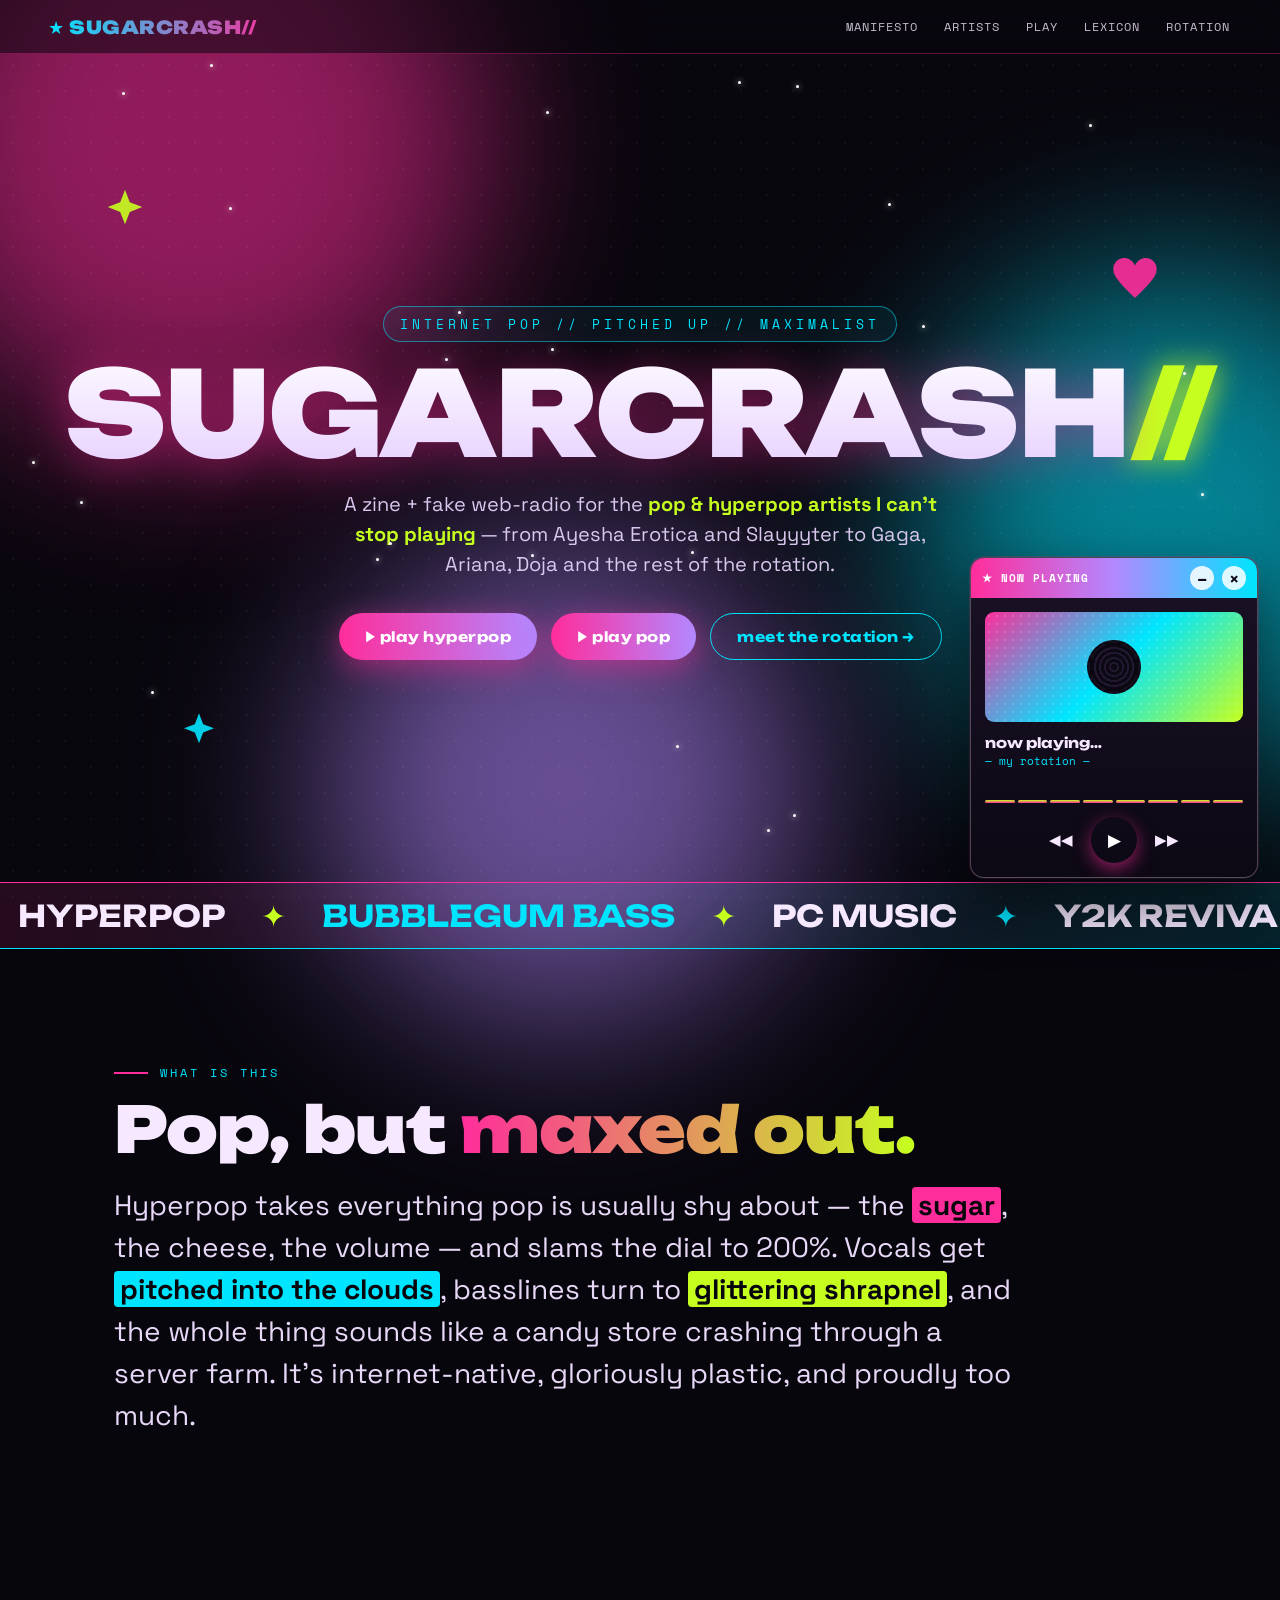
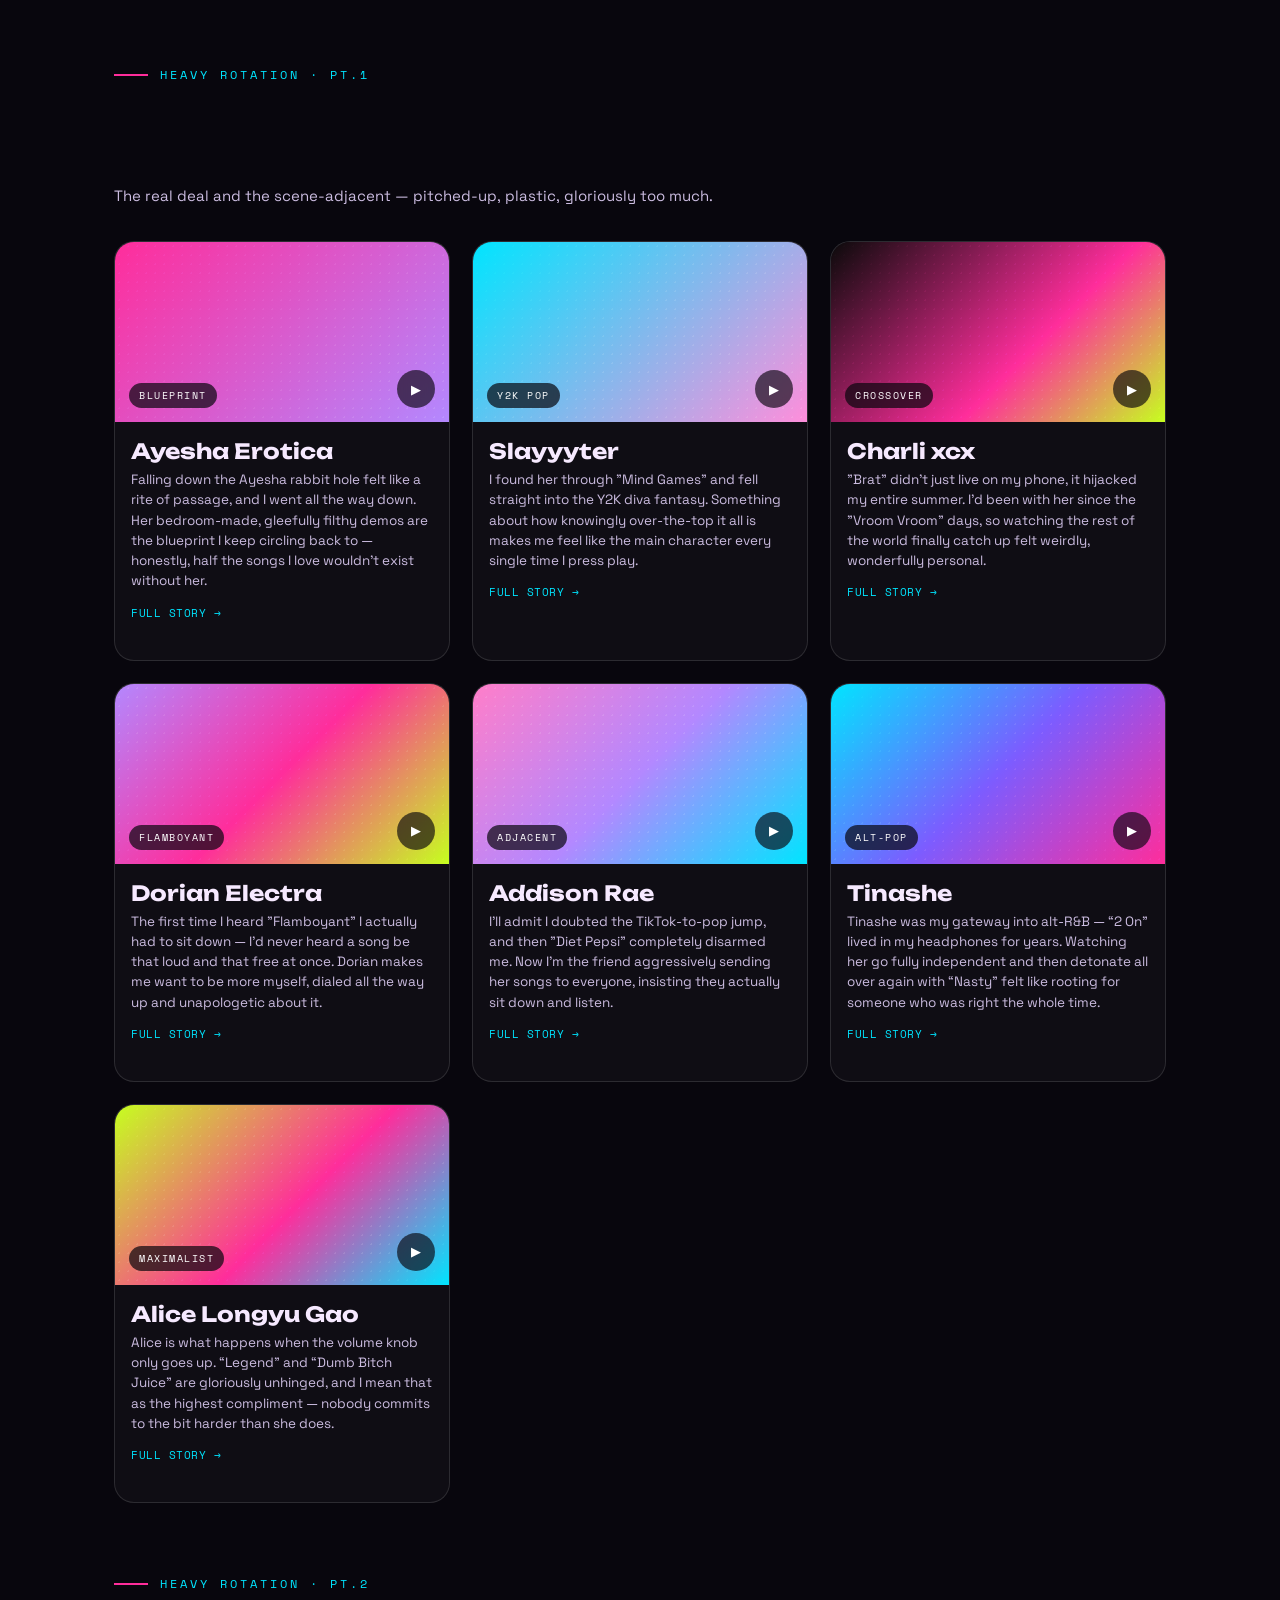
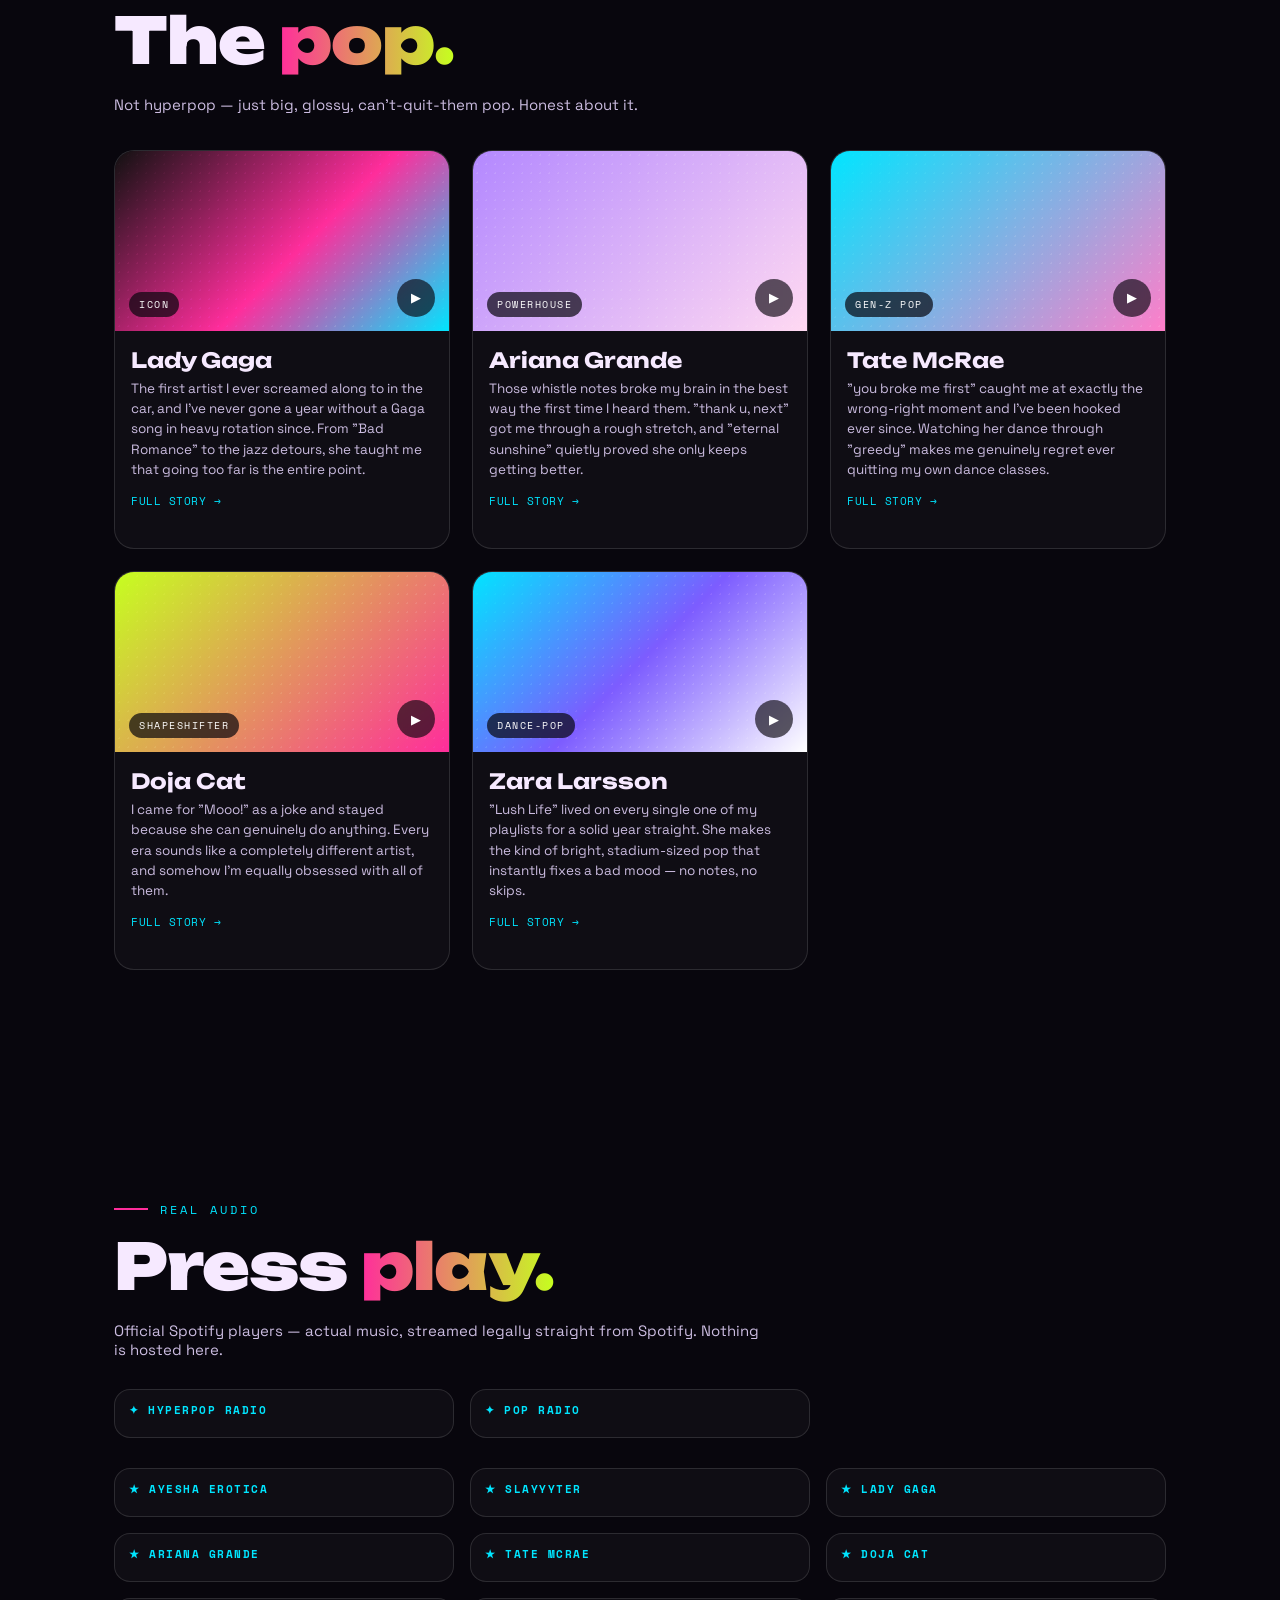
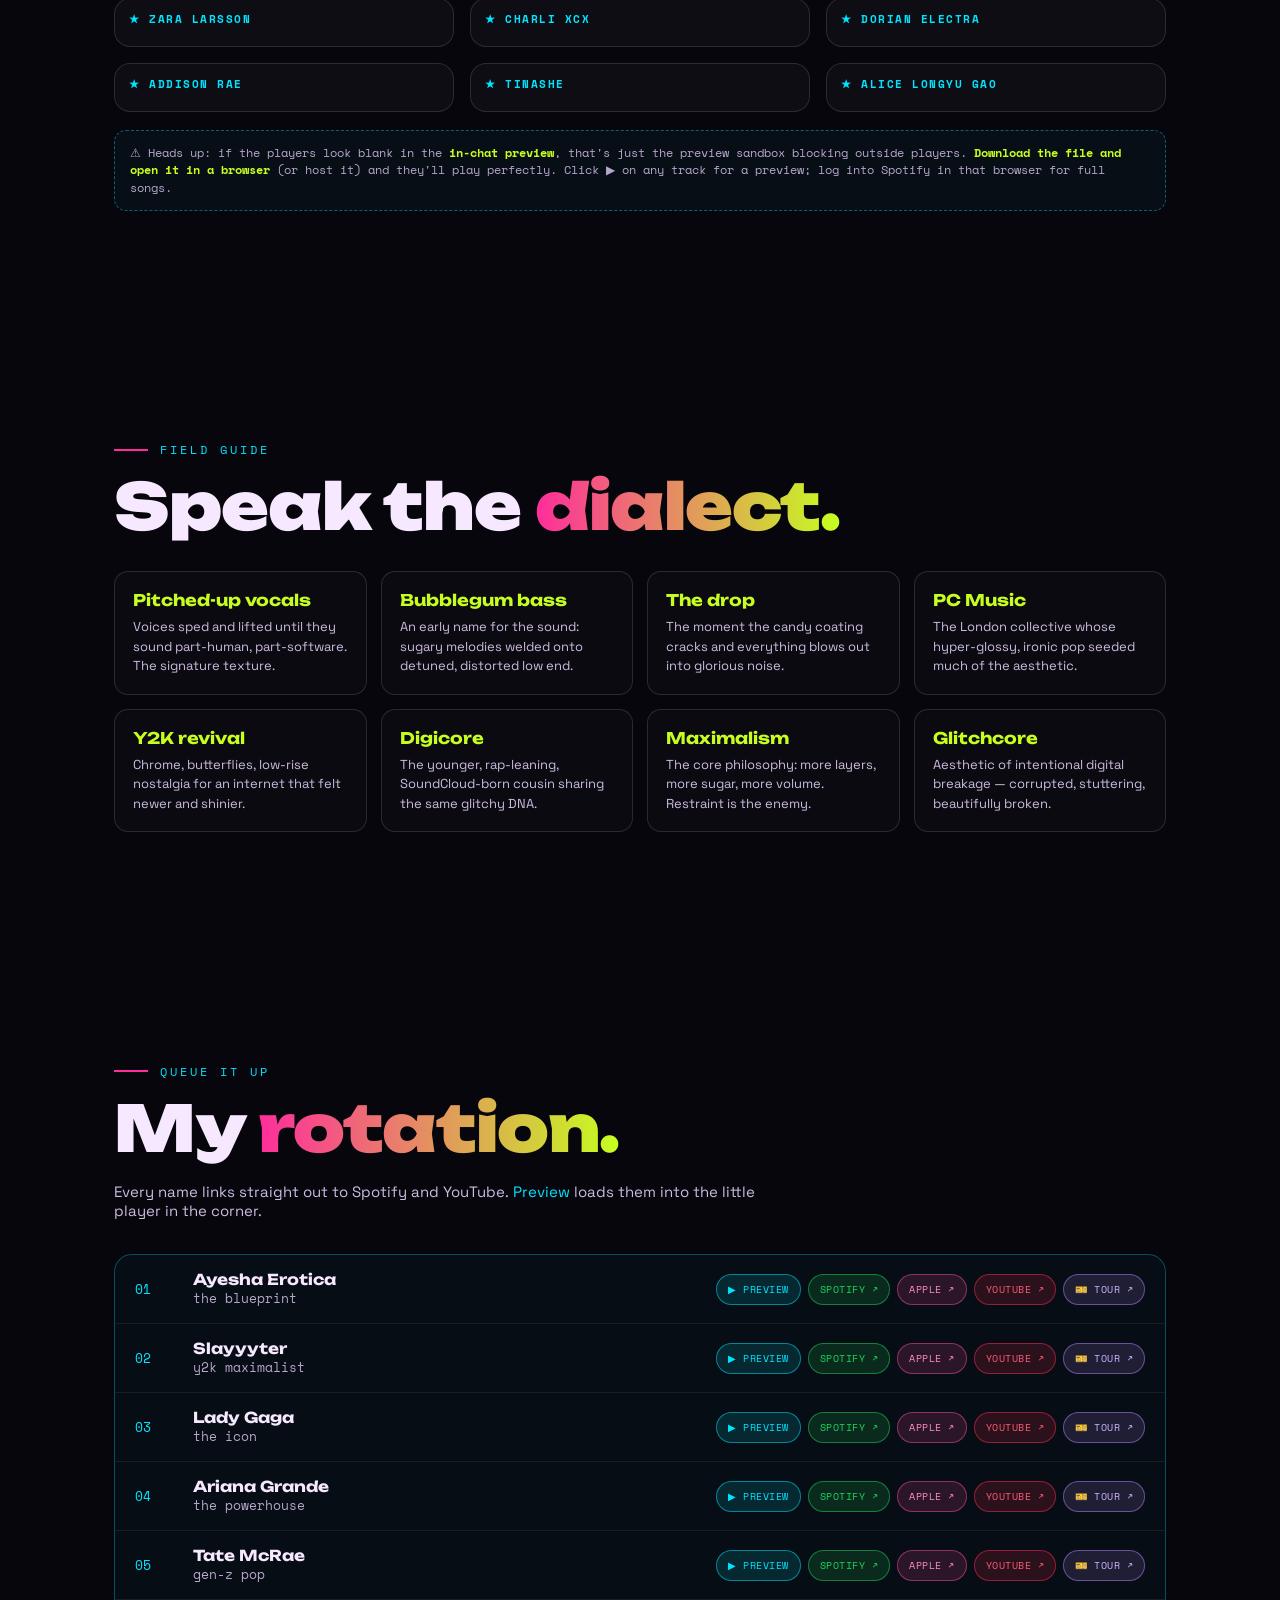
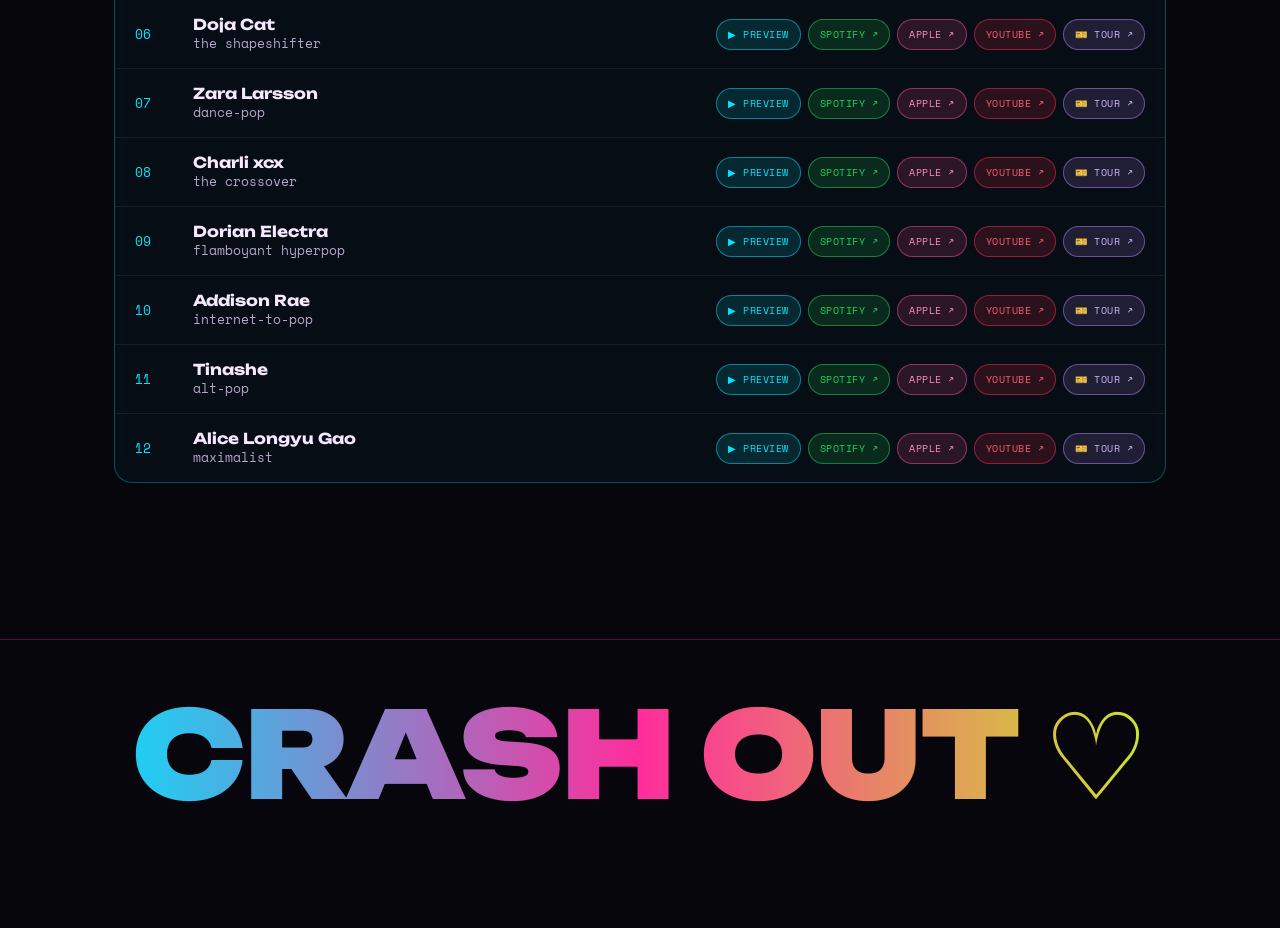
==== commit 21ae84c4: "Add candy rain ambient effect Sprinkle falling candy/sweets emoji down the background (behind conten" ====
--- a/index.html
+++ b/index.html
@@ -65,7 +65,7 @@
 
   /* ===== HERO ===== */
   header{min-height:92vh;display:flex;flex-direction:column;justify-content:center;align-items:center;
-    text-align:center;padding:60px clamp(16px,5vw,40px) 30px;position:relative}
+    text-align:center;padding:60px clamp(16px,5vw,40px) 30px;position:relative;z-index:2}
   .eyebrow{font-family:var(--mono);font-size:clamp(10px,1.4vw,13px);letter-spacing:4px;text-transform:uppercase;
     color:var(--cyan);margin-bottom:22px;border:1px solid rgba(0,229,255,.5);padding:7px 16px;border-radius:999px;
     background:rgba(0,229,255,.06)}
@@ -263,6 +263,16 @@
   .spark{position:fixed;pointer-events:none;z-index:55;font-size:14px;animation:sparkfade .8s ease-out forwards}
   @keyframes sparkfade{0%{opacity:1;transform:translateY(0) scale(1)}100%{opacity:0;transform:translateY(-26px) scale(.3)}}
 
+  /* ===== candy rain ===== */
+  .candyrain{position:fixed;inset:0;overflow:hidden;pointer-events:none;z-index:1}
+  .candy{position:absolute;top:-8vh;will-change:transform,opacity;
+    animation:candyfall linear infinite;filter:drop-shadow(0 3px 6px rgba(0,0,0,.25))}
+  @keyframes candyfall{
+    0%{transform:translateY(-10vh) translateX(0) rotate(0deg);opacity:0}
+    8%{opacity:.9}
+    92%{opacity:.9}
+    100%{transform:translateY(112vh) translateX(var(--sway,20px)) rotate(var(--spin,360deg));opacity:0}}
+
   /* footer */
   footer{padding:60px clamp(16px,5vw,64px) 120px;text-align:center;border-top:1px solid rgba(255,45,155,.3);margin-top:40px}
   footer .fmark{font-family:var(--display);font-weight:900;font-size:clamp(40px,12vw,120px);line-height:.9;
@@ -727,6 +737,32 @@
   "use strict";
   var reduce = window.matchMedia('(prefers-reduced-motion: reduce)').matches;
 
+  /* ===== candy rain ===== */
+  (function candyRain(){
+    if(reduce) return;
+    var sweets = ['🍬','🍭','🧁','🍩','🍪','🍫','🍡','🌈','✦','🩷'];
+    var layer = document.createElement('div');
+    layer.className = 'candyrain';
+    layer.setAttribute('aria-hidden','true');
+    document.body.appendChild(layer);
+    var COUNT = window.innerWidth < 600 ? 14 : 26;
+    for(var i=0;i<COUNT;i++){
+      var c = document.createElement('span');
+      c.className = 'candy';
+      c.textContent = sweets[(Math.random()*sweets.length)|0];
+      var size = 14 + Math.random()*24;            // 14–38px
+      var dur  = 7 + Math.random()*10;             // 7–17s fall
+      c.style.left = (Math.random()*100) + 'vw';
+      c.style.fontSize = size.toFixed(0) + 'px';
+      c.style.animationDuration = dur.toFixed(2) + 's';
+      c.style.animationDelay = (-Math.random()*dur).toFixed(2) + 's';  // pre-fill so they're mid-fall on load
+      c.style.setProperty('--sway', (Math.random()*120-60).toFixed(0) + 'px');
+      c.style.setProperty('--spin', (Math.random()*720-360).toFixed(0) + 'deg');
+      c.style.opacity = (0.55 + Math.random()*0.45).toFixed(2);
+      layer.appendChild(c);
+    }
+  })();
+
   /* glitch wordmark */
   var wm = document.getElementById('wordmark');
   function glitch(){ if(reduce) return; wm.classList.add('glitch'); setTimeout(function(){wm.classList.remove('glitch');},360); }
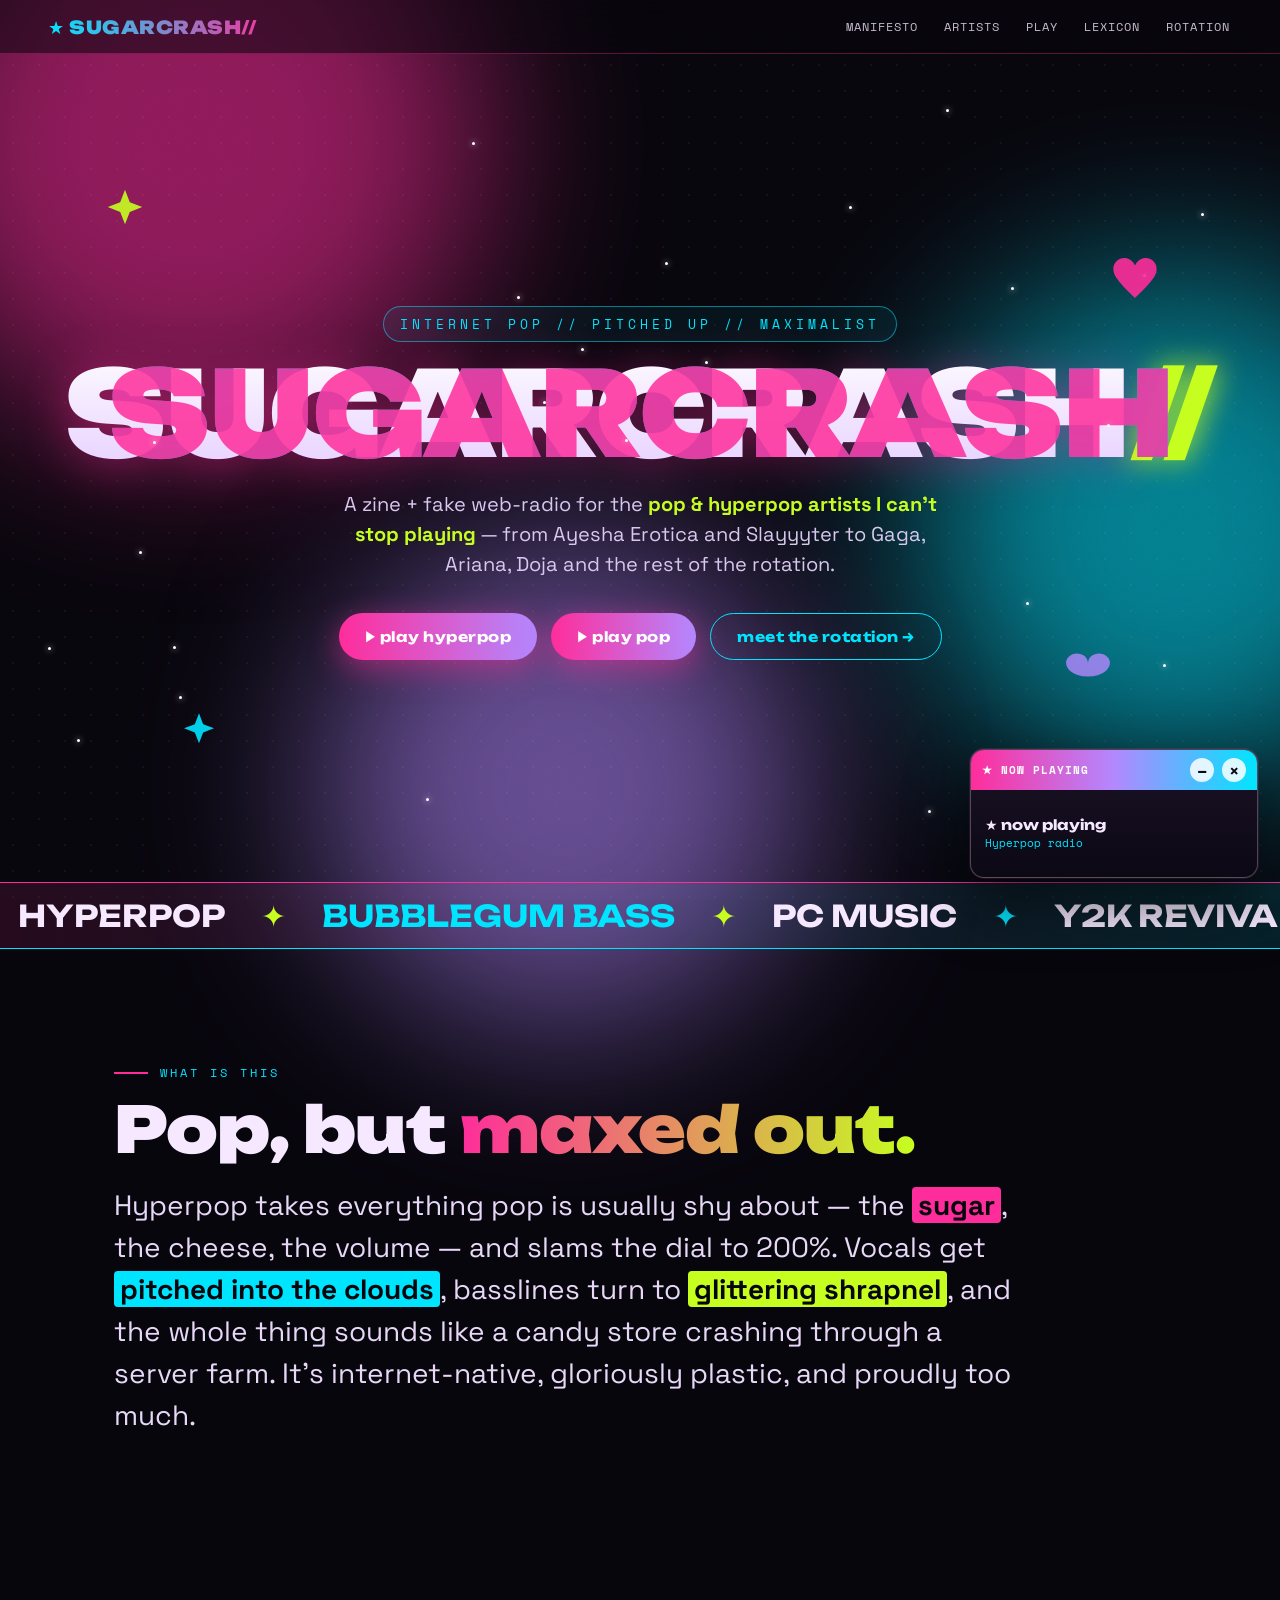
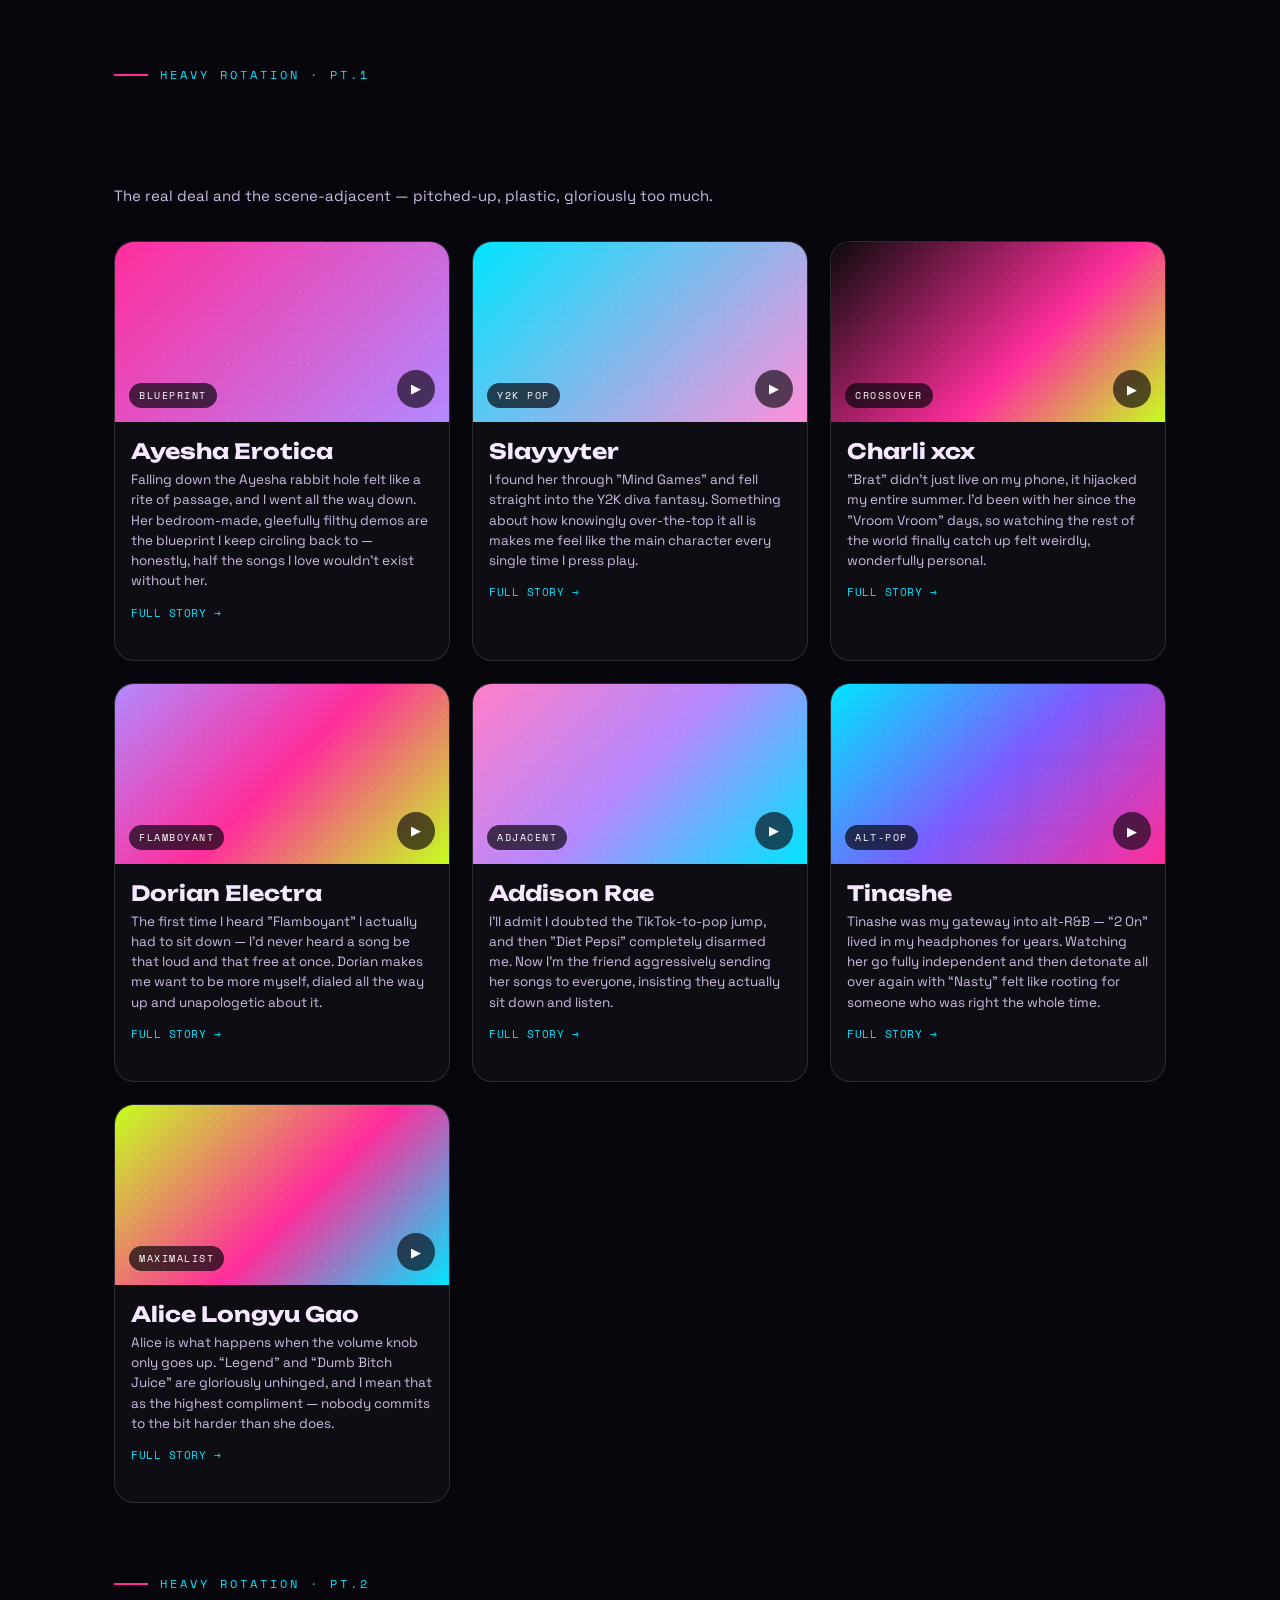
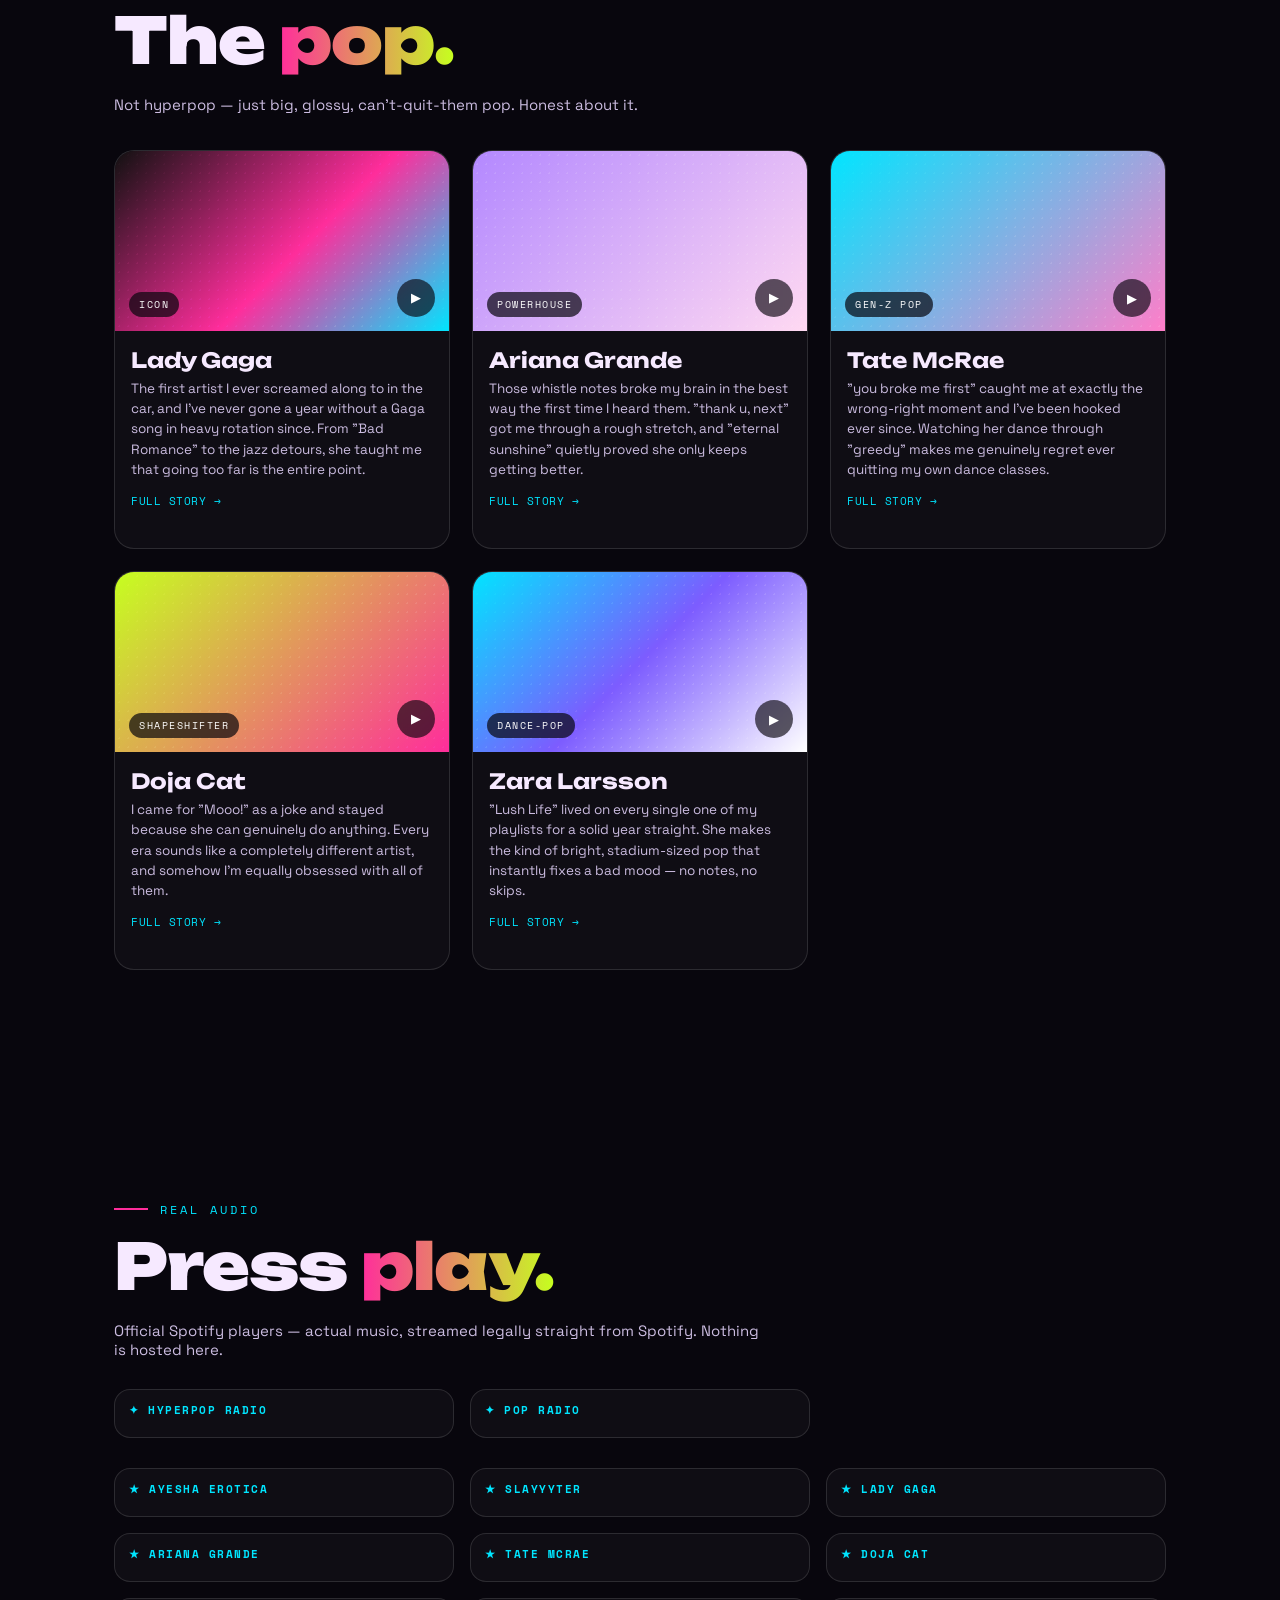
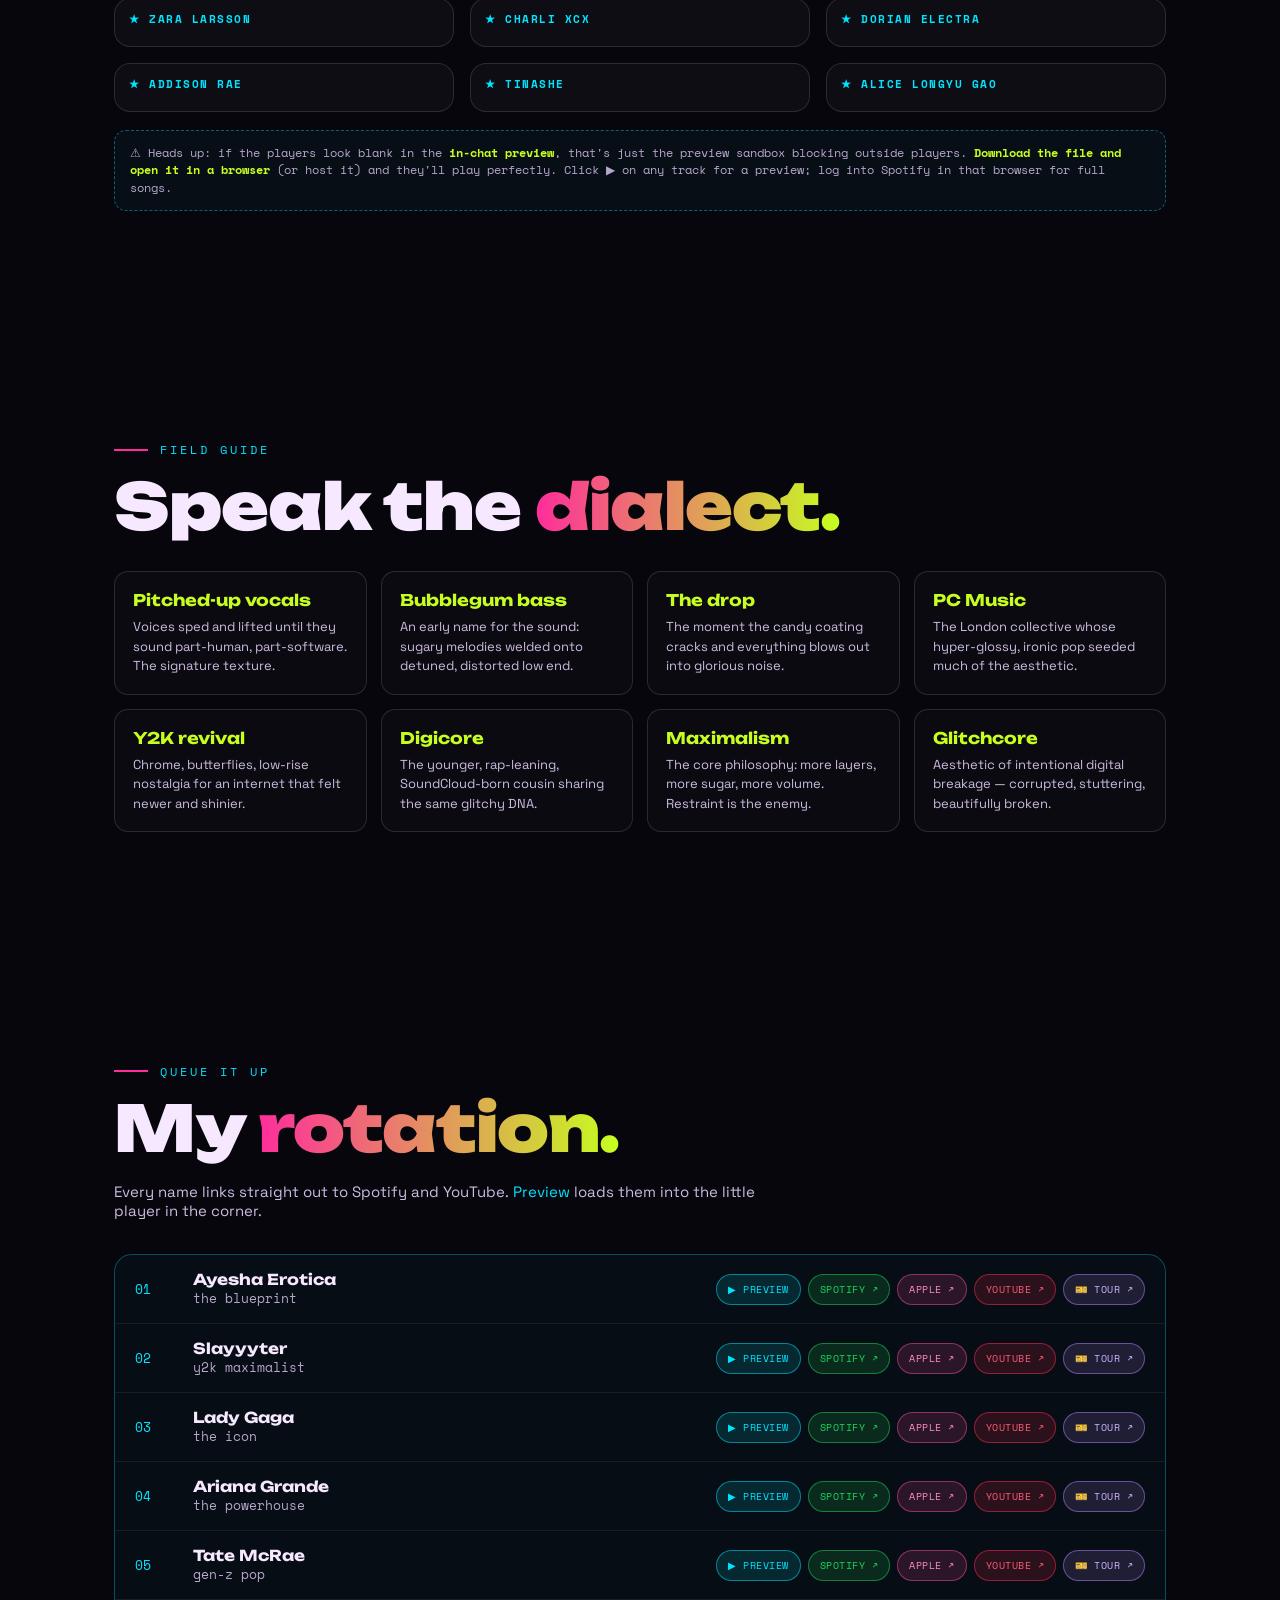
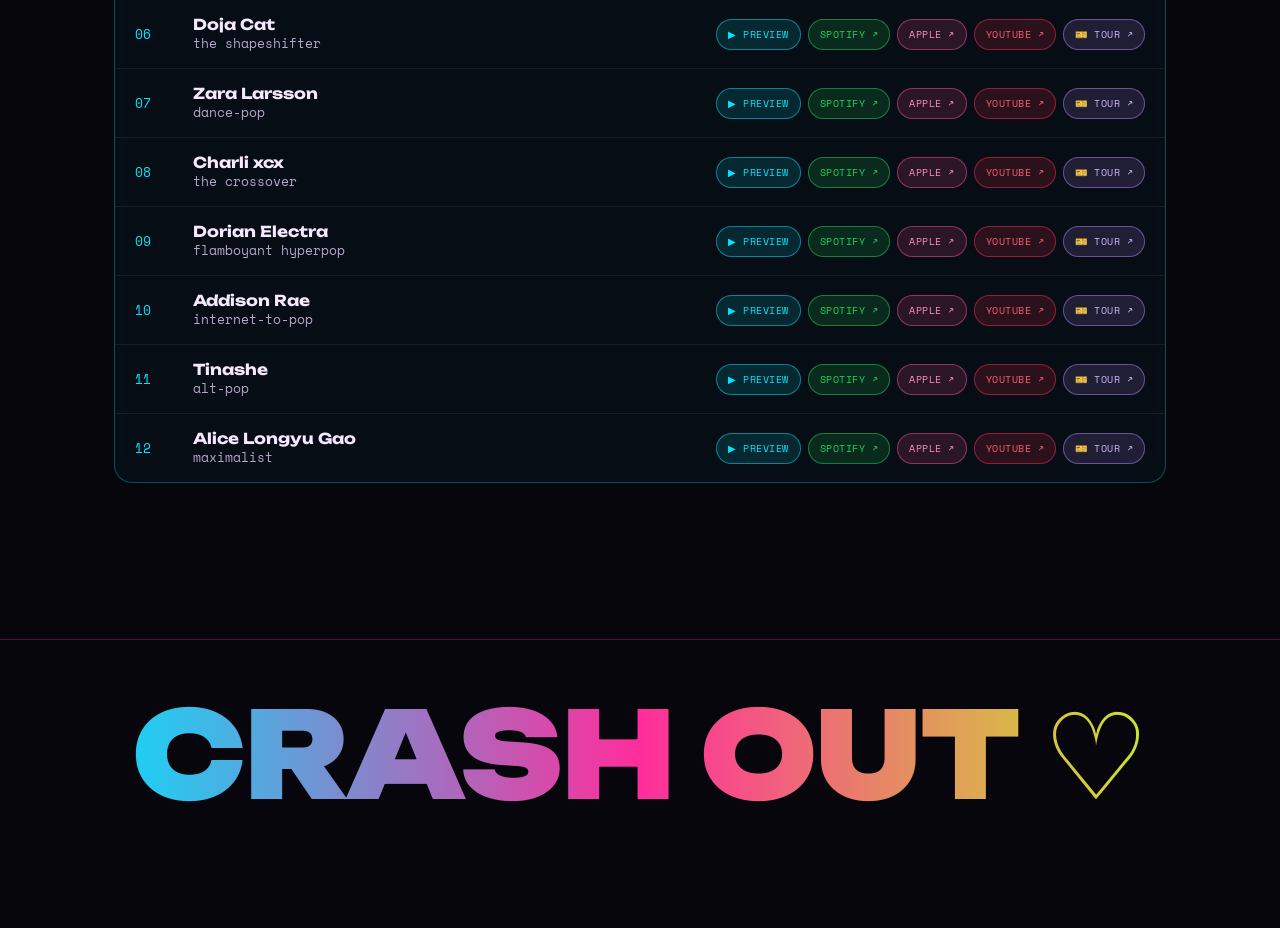
==== commit 178b3cd2: "Make the corner Now Playing widget a real player Replace the fake spinning-disc/EQ widget (which nev" ====
--- a/index.html
+++ b/index.html
@@ -236,6 +236,8 @@
   .pmeta{margin-top:12px}
   .pmeta .pt{font-family:var(--display);font-weight:700;font-size:14px;color:var(--ink)}
   .pmeta .pa{font-size:11px;color:var(--cyan);margin-top:2px}
+  .pembed{margin-top:12px;border-radius:10px;overflow:hidden}
+  .pembed iframe{width:100%;height:152px;border:0;display:block;border-radius:10px}
   .eq{display:flex;gap:3px;align-items:flex-end;height:22px;margin-top:12px}
   .eq span{flex:1;background:linear-gradient(180deg,var(--lime),var(--bubblegum));border-radius:2px;height:30%;animation:bounce 1s ease-in-out infinite}
   .player.playing .eq span{animation-play-state:running}
@@ -717,17 +719,11 @@
       </span>
     </div>
     <div class="pbody">
-      <div class="pcover"><div class="disc"></div></div>
       <div class="pmeta">
-        <div class="pt" id="trackName">now playing…</div>
-        <div class="pa" id="trackArtist">— my rotation —</div>
+        <div class="pt" id="trackName">★ now playing</div>
+        <div class="pa" id="trackArtist">Hyperpop radio</div>
       </div>
-      <div class="eq"><span></span><span></span><span></span><span></span><span></span><span></span><span></span><span></span></div>
-      <div class="pcontrols">
-        <button id="prev" aria-label="previous">◀◀</button>
-        <button class="ppt" id="toggle" aria-label="play / pause">▶</button>
-        <button id="next" aria-label="next">▶▶</button>
-      </div>
+      <div class="pembed"><div id="cornerEmbed"></div></div>
     </div>
   </div>
   <div class="pmin" id="restoreBtn" title="open player">★</div>
@@ -769,27 +765,12 @@
   wm.addEventListener('mouseenter', glitch);
   if(!reduce) setInterval(function(){ if(Math.random()>.6) glitch(); }, 3200);
 
-  /* fake player state */
+  /* corner player — a real Spotify embed (see onSpotifyIframeApiReady below) */
   var player = document.getElementById('player');
-  var toggle = document.getElementById('toggle');
-  var tracks = [
-    {t:'now playing…',     a:'— my rotation —'},
-    {t:'blueprint.exe',    a:'ayesha erotica'},
-    {t:'chrome heart',     a:'slayyyter'},
-    {t:'arena mode',       a:'lady gaga'},
-    {t:'whistle tone',     a:'ariana grande'},
-    {t:'breathy hook',     a:'tate mcrae'},
-    {t:'shapeshift',       a:'doja cat'},
-    {t:'stadium chorus',   a:'zara larsson'},
-    {t:'avant-pop',        a:'charli xcx'},
-    {t:'flamboyant.exe',   a:'dorian electra'},
-    {t:'internet star',    a:'addison rae'}
-  ];
-  var idx = 0, playing = false;
   var nameEl = document.getElementById('trackName');
   var artistEl = document.getElementById('trackArtist');
 
-  // tiny synth blip via WebAudio (no copyrighted audio)
+  // tiny synth blip via WebAudio (UI click feedback)
   var AC = window.AudioContext || window.webkitAudioContext;
   var actx = null;
   function blip(freq){
@@ -804,42 +785,26 @@
       o.start(); o.stop(actx.currentTime+.18);
     }catch(e){}
   }
-  function setPlaying(on){
-    playing = on;
-    player.classList.toggle('playing', on);
-    toggle.textContent = on ? '❚❚' : '▶';
-  }
-  function load(i){
-    idx = (i+tracks.length)%tracks.length;
-    nameEl.textContent = tracks[idx].t;
-    artistEl.textContent = tracks[idx].a;
-  }
-  toggle.addEventListener('click', function(){ setPlaying(!playing); blip(playing?700:440); });
-  document.getElementById('next').addEventListener('click', function(){ load(idx+1); blip(820); if(!playing) setPlaying(true); });
-  document.getElementById('prev').addEventListener('click', function(){ load(idx-1); blip(520); if(!playing) setPlaying(true); });
-  function playRadio(label){ blip(660); if(window.playArtistEmbed) window.playArtistEmbed(label); }
+  function openPlayer(){ if(player) player.style.display='block'; var r=document.getElementById('restoreBtn'); if(r) r.style.display='none'; }
+
+  // load a named artist / radio into the real corner player and play it
+  function loadArtist(name){
+    if(nameEl) nameEl.textContent = 'now playing';
+    if(artistEl) artistEl.textContent = name;
+    openPlayer();
+    if(window.playArtist) window.playArtist(name);
+  }
+  function playRadio(label){ blip(660); loadArtist(label); }
   var phb=document.getElementById('playHyperpop');
   if(phb) phb.addEventListener('click', function(){ playRadio('Hyperpop radio'); });
   var ppb=document.getElementById('playPop');
   if(ppb) ppb.addEventListener('click', function(){ playRadio('Pop radio'); });
 
-  function loadArtist(name){
-    for(var k=0;k<tracks.length;k++){ if(tracks[k].a.toLowerCase()===name.toLowerCase()){ load(k); setPlaying(true); blip(700); return; } }
-    artistEl.textContent = name; nameEl.textContent='live set'; setPlaying(true); blip(700);
-  }
   document.querySelectorAll('#artists .card').forEach(function(c){
-    c.addEventListener('click', function(){
-      var name = c.querySelector('h3').textContent;
-      loadArtist(name);
-      if(window.playArtistEmbed) window.playArtistEmbed(name);   // start the real Spotify audio
-    });
+    c.addEventListener('click', function(){ blip(700); loadArtist(c.querySelector('h3').textContent); });
   });
   document.querySelectorAll('.pv').forEach(function(b){
-    b.addEventListener('click', function(){
-      var name = b.getAttribute('data-artist');
-      loadArtist(name);
-      if(window.playArtistEmbed) window.playArtistEmbed(name);
-    });
+    b.addEventListener('click', function(){ blip(700); loadArtist(b.getAttribute('data-artist')); });
   });
 
   /* minimize / close / restore */
@@ -848,7 +813,7 @@
   var restore = document.getElementById('restoreBtn');
   function collapse(){ player.style.display='none'; restore.style.display='grid'; }
   minBtn.addEventListener('click', function(e){ e.stopPropagation(); collapse(); });
-  closeBtn.addEventListener('click', function(e){ e.stopPropagation(); setPlaying(false); collapse(); blip(360); });
+  closeBtn.addEventListener('click', function(e){ e.stopPropagation(); if(window.cornerCtrl){ try{ window.cornerCtrl.pause(); }catch(err){} } collapse(); blip(360); });
   restore.addEventListener('click', function(){ player.style.display='block'; restore.style.display='none'; });
 
   /* draggable window */
@@ -951,7 +916,7 @@
     var r=el.getBoundingClientRect();
     burst(r.left+r.width/2, r.top+r.height/2);
   }
-  ['#playHyperpop','#playPop','#toggle'].forEach(function(sel){
+  ['#playHyperpop','#playPop'].forEach(function(sel){
     var el=document.querySelector(sel);
     if(el) el.addEventListener('click', function(){ burstFrom(el); });
   });
@@ -996,31 +961,40 @@
    whenever a new embed starts. */
 window.onSpotifyIframeApiReady = function(IFrameAPI){
   var active = null;
-  var byName = {};                         // artist name -> { ctrl, el }
+  var uriByName = {};                       // artist / radio name -> spotify uri
   function norm(s){ return (s||'').replace(/[★✦]/g,'').trim().toLowerCase(); }
+  function track(ctrl){                      // keep only one embed playing at a time
+    ctrl.addListener('playback_update', function(e){
+      if(e && e.data && e.data.isPaused === false){
+        if(active && active !== ctrl){ active.pause(); }
+        active = ctrl;
+      }
+    });
+  }
+
+  // Press-play / radio embeds: mount them and remember each one's uri by name.
   document.querySelectorAll('.spembed').forEach(function(el){
     var pframe = el.closest('.pframe');
     var h4 = pframe && pframe.querySelector('h4');
-    var key = h4 ? norm(h4.textContent) : null;
-    IFrameAPI.createController(el, { uri: el.getAttribute('data-uri'), height: 152 }, function(ctrl){
-      if(key) byName[key] = { ctrl: ctrl, el: pframe || el };
-      ctrl.addListener('playback_update', function(e){
-        // isPaused === false means this embed just started / resumed playback
-        if(e && e.data && e.data.isPaused === false){
-          if(active && active !== ctrl){ active.pause(); }
-          active = ctrl;
-        }
-      });
+    if(h4) uriByName[norm(h4.textContent)] = el.getAttribute('data-uri');
+    IFrameAPI.createController(el, { uri: el.getAttribute('data-uri'), height: 152 }, track);
+  });
+
+  // The corner "now playing" player — a real, controllable Spotify embed.
+  var cornerEl = document.getElementById('cornerEmbed');
+  if(cornerEl){
+    IFrameAPI.createController(cornerEl, { uri: 'spotify:playlist:37i9dQZF1DX7HOk71GPfSw', height: 152 }, function(ctrl){
+      window.cornerCtrl = ctrl;
+      track(ctrl);
     });
-  });
-
-  // Clicking an artist card / preview button starts that artist's real embed.
-  window.playArtistEmbed = function(name){
-    var hit = byName[norm(name)];
-    if(!hit) return false;
-    if(hit.el && hit.el.scrollIntoView) hit.el.scrollIntoView({behavior:'smooth', block:'center'});
-    var c = hit.ctrl;
-    try{ if(typeof c.play==='function') c.play(); else if(typeof c.resume==='function') c.resume(); else c.togglePlay(); }
+  }
+
+  // Play a named artist / radio in the corner player (called from cards, previews, hero buttons).
+  window.playArtist = function(name){
+    var uri = uriByName[norm(name)];
+    var c = window.cornerCtrl;
+    if(!uri || !c) return false;
+    try{ c.loadUri(uri); if(typeof c.play==='function') c.play(); else if(typeof c.resume==='function') c.resume(); }
     catch(err){ try{ c.togglePlay(); }catch(e2){} }
     return true;
   };
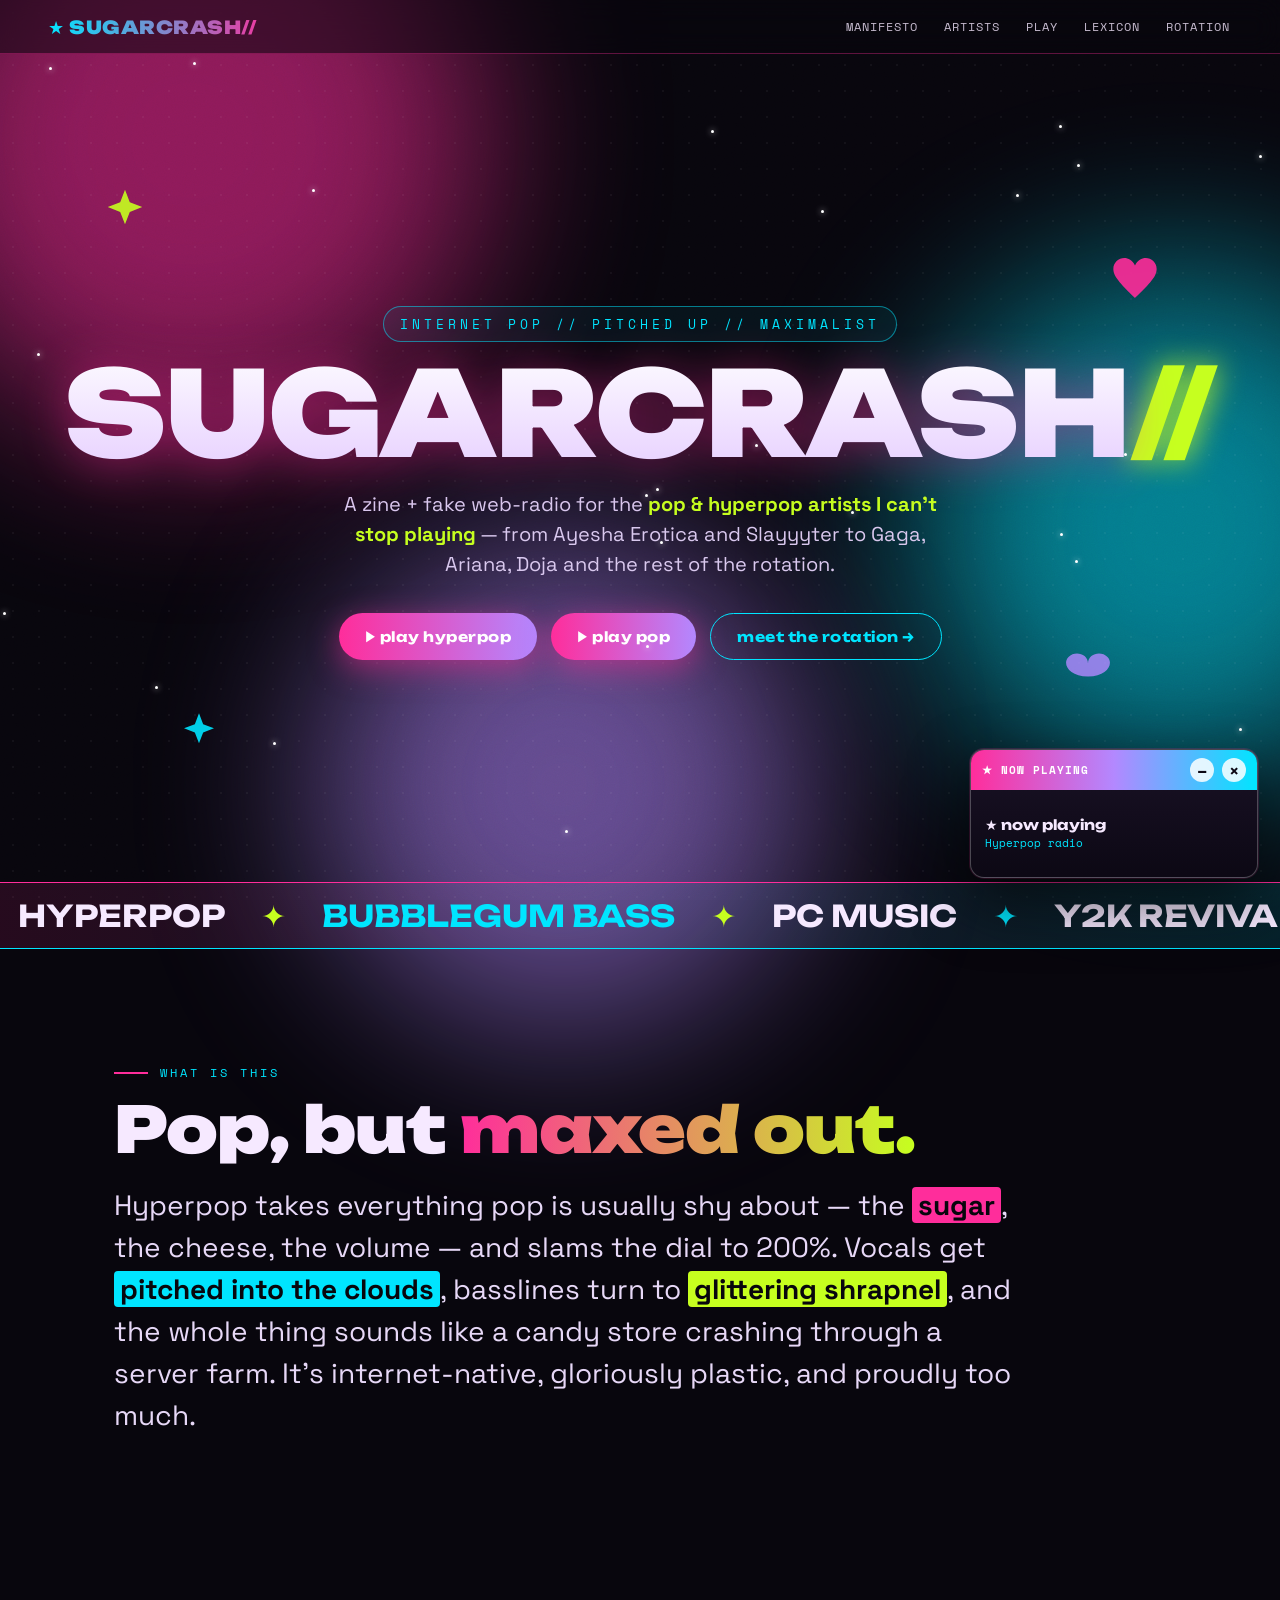
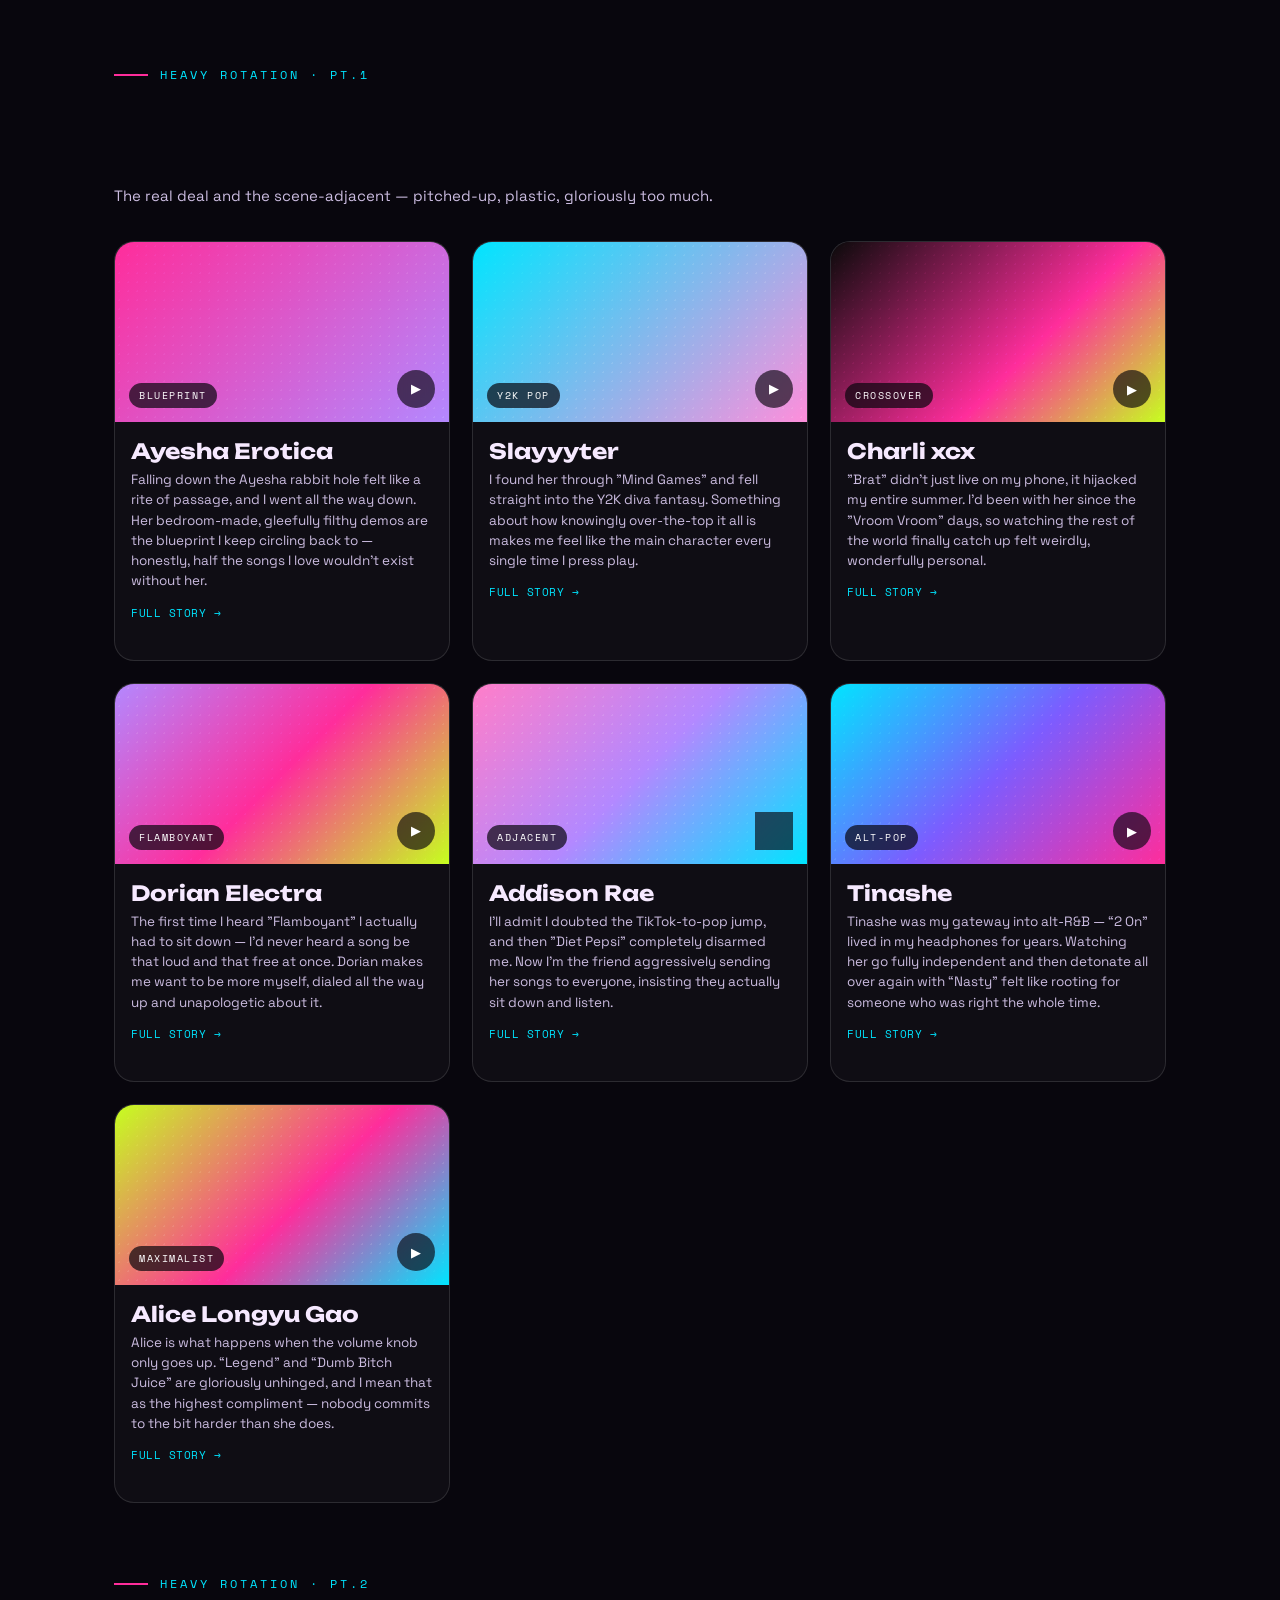
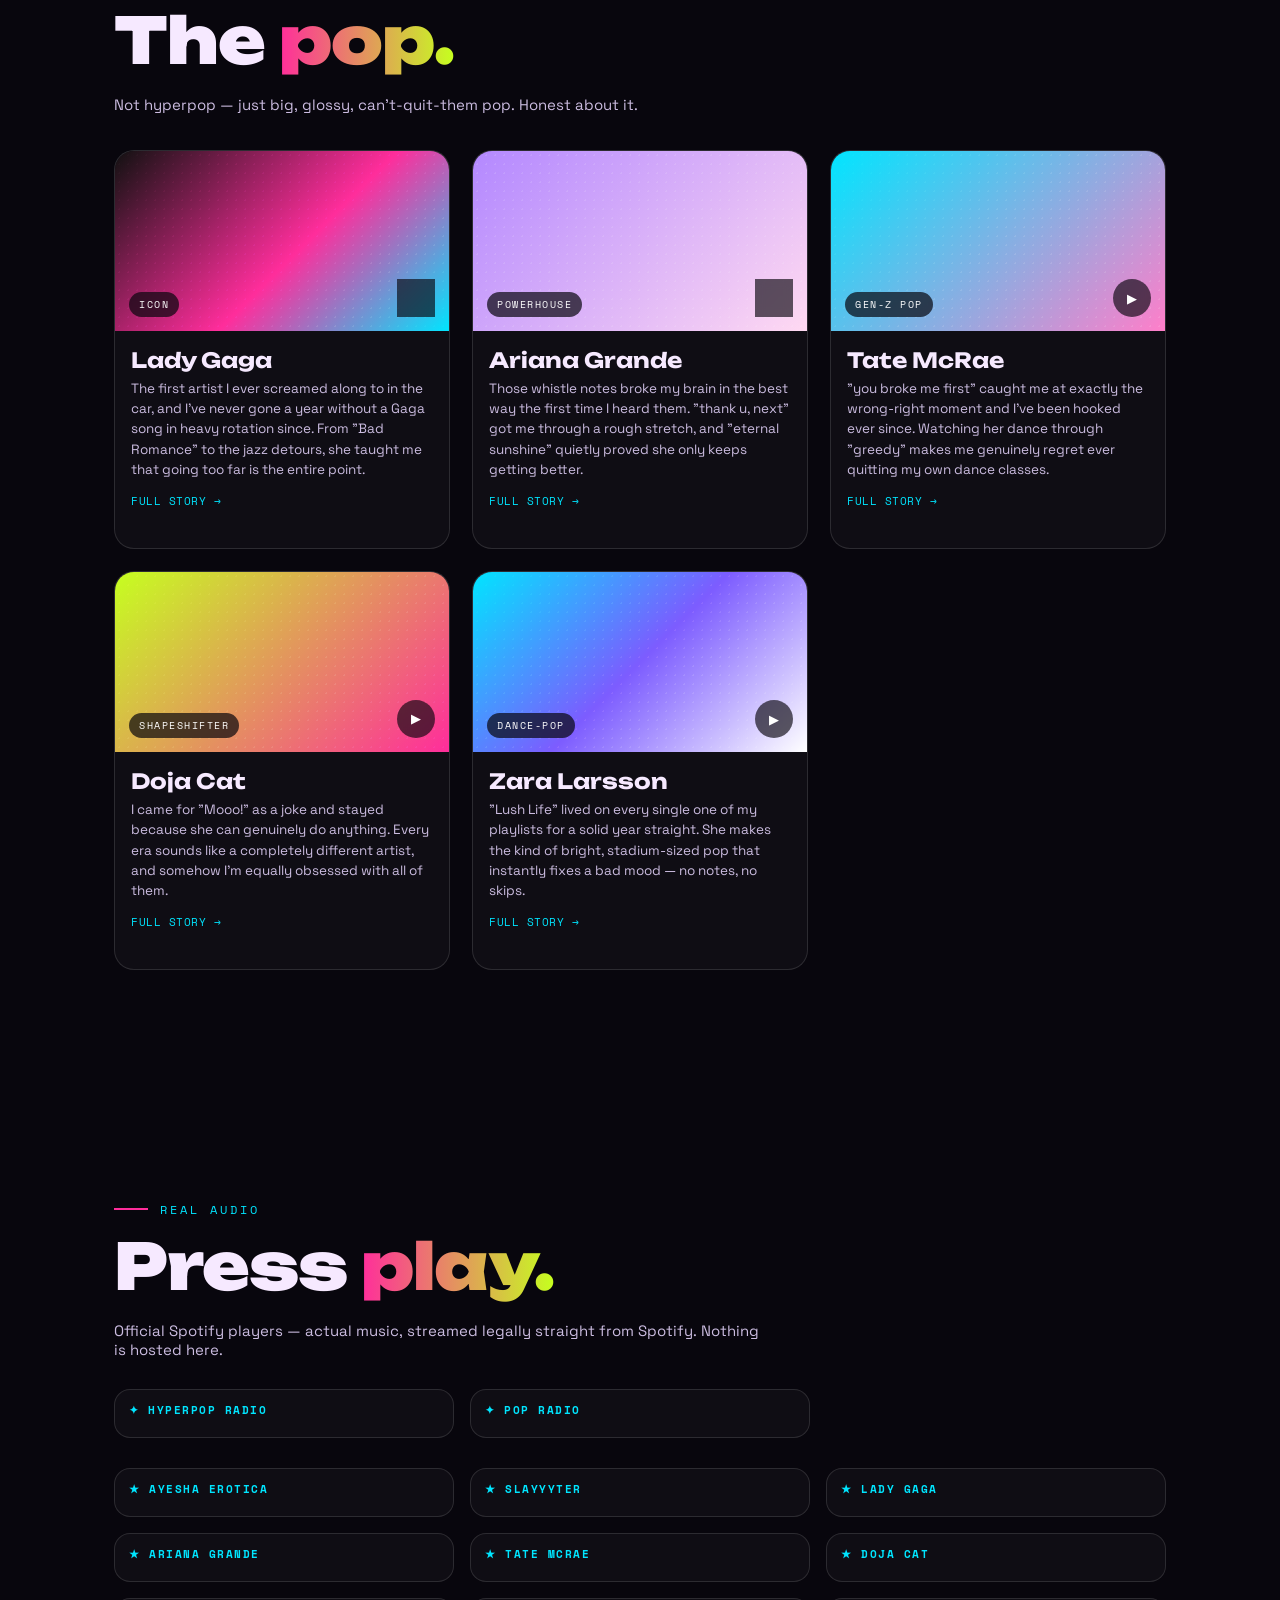
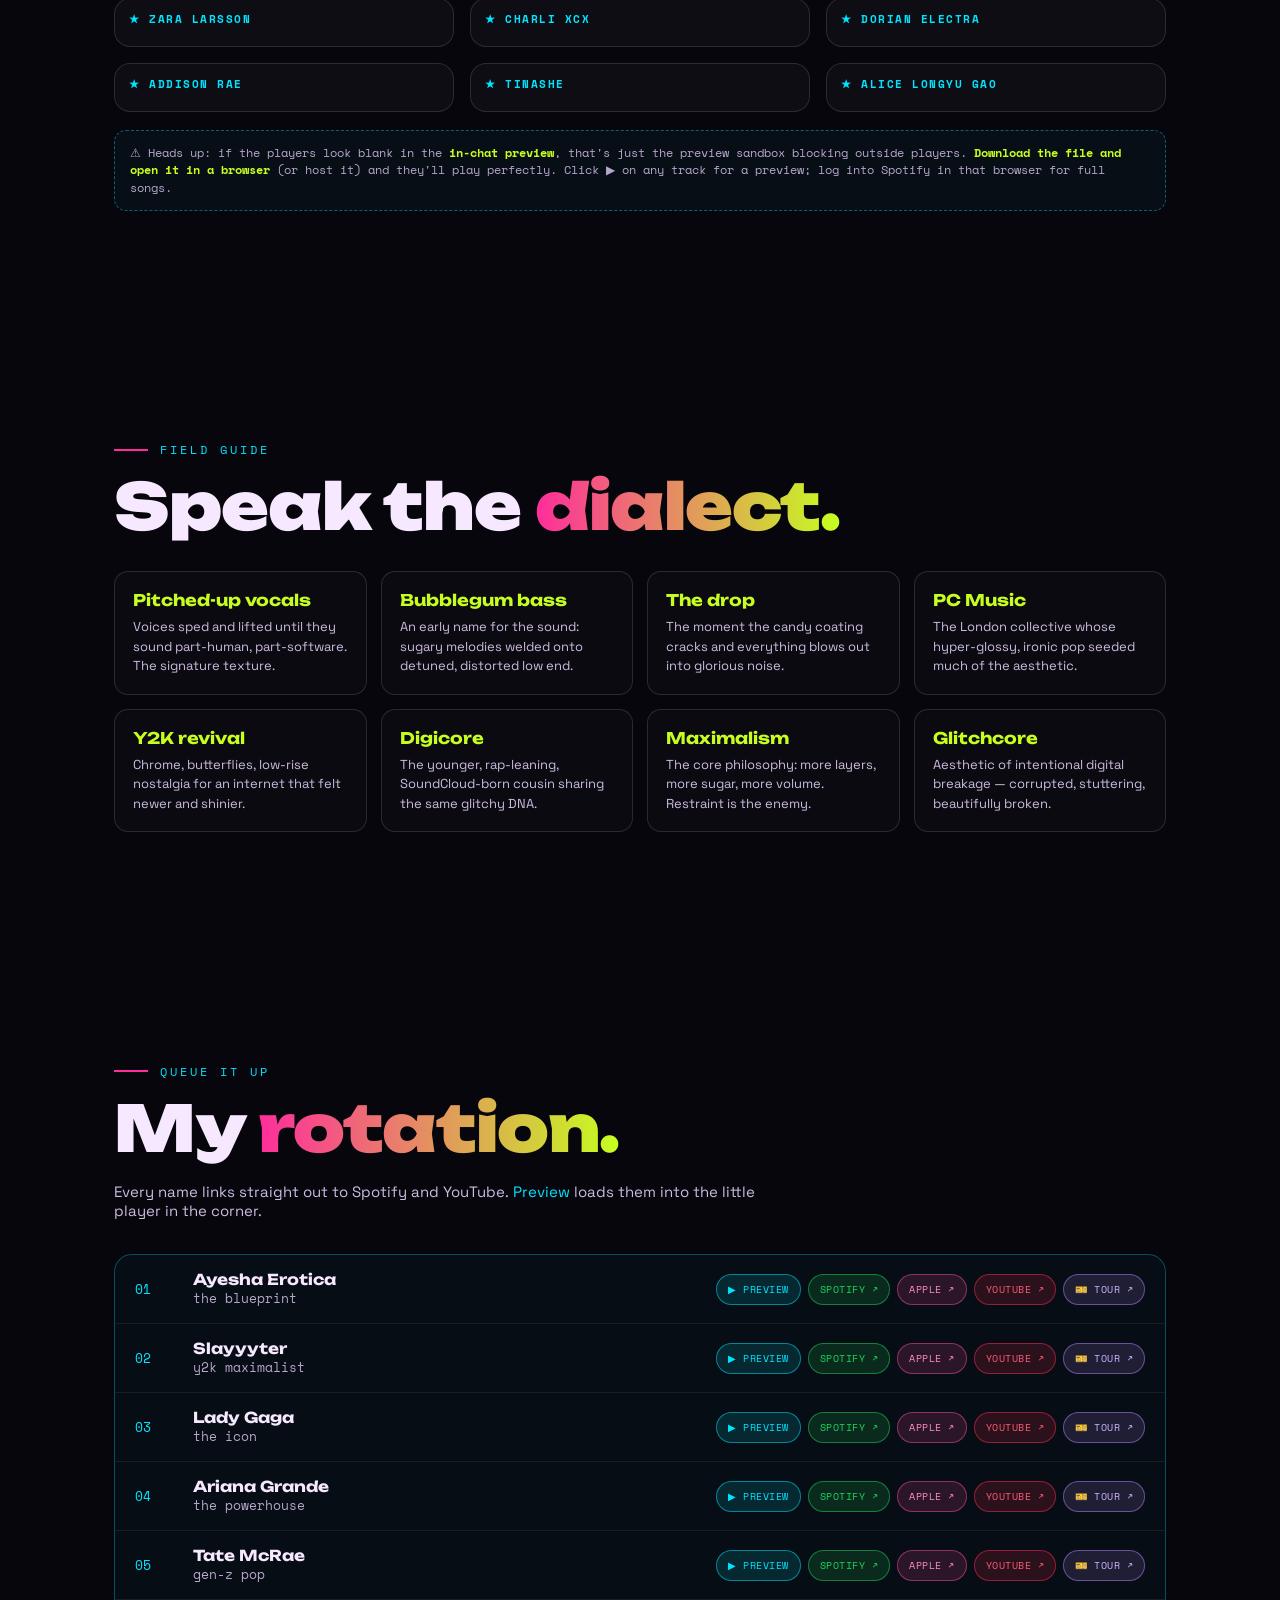
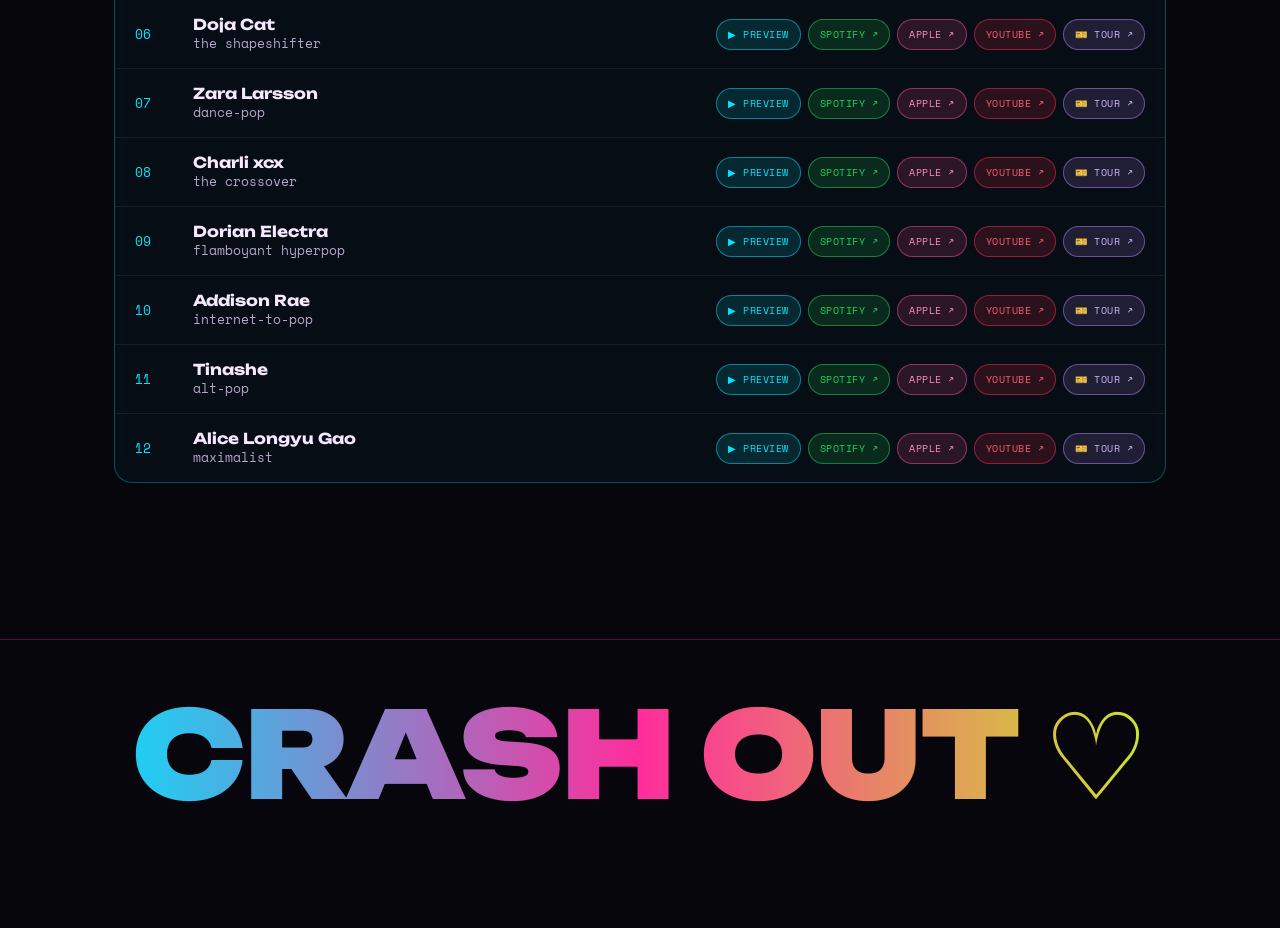
==== commit b8116ac9: "Autoplay the corner player on click (handle async loadUri) Spotify's loadUri is async, so calling pl" ====
--- a/index.html
+++ b/index.html
@@ -981,21 +981,40 @@
   });
 
   // The corner "now playing" player — a real, controllable Spotify embed.
+  var pendingUri = null;       // a play request that arrived before the controller was ready
+  var wantPlay   = false;      // we asked to play; resume once the embed reports it's loaded
+  function cornerPlay(uri){
+    var c = window.cornerCtrl;
+    if(!c){ pendingUri = uri; return; }     // not mounted yet — play once ready
+    wantPlay = true;
+    try{ c.loadUri(uri); }catch(e){}
+    try{ c.play(); }catch(e){}              // attempt now (inside the click gesture)
+  }
+
   var cornerEl = document.getElementById('cornerEmbed');
   if(cornerEl){
     IFrameAPI.createController(cornerEl, { uri: 'spotify:playlist:37i9dQZF1DX7HOk71GPfSw', height: 152 }, function(ctrl){
       window.cornerCtrl = ctrl;
-      track(ctrl);
+      ctrl.addListener('playback_update', function(e){
+        if(!e || !e.data) return;
+        if(e.data.isPaused === false){      // actually playing now
+          wantPlay = false;
+          if(active && active !== ctrl){ active.pause(); }
+          active = ctrl;
+        } else if(wantPlay){                 // loaded but still paused — kick it off
+          wantPlay = false;
+          try{ ctrl.play(); }catch(err){}
+        }
+      });
+      if(pendingUri){ var u = pendingUri; pendingUri = null; cornerPlay(u); }
     });
   }
 
-  // Play a named artist / radio in the corner player (called from cards, previews, hero buttons).
+  // Play a named artist / radio in the corner player (cards, previews, hero buttons).
   window.playArtist = function(name){
     var uri = uriByName[norm(name)];
-    var c = window.cornerCtrl;
-    if(!uri || !c) return false;
-    try{ c.loadUri(uri); if(typeof c.play==='function') c.play(); else if(typeof c.resume==='function') c.resume(); }
-    catch(err){ try{ c.togglePlay(); }catch(e2){} }
+    if(!uri) return false;
+    cornerPlay(uri);
     return true;
   };
 };
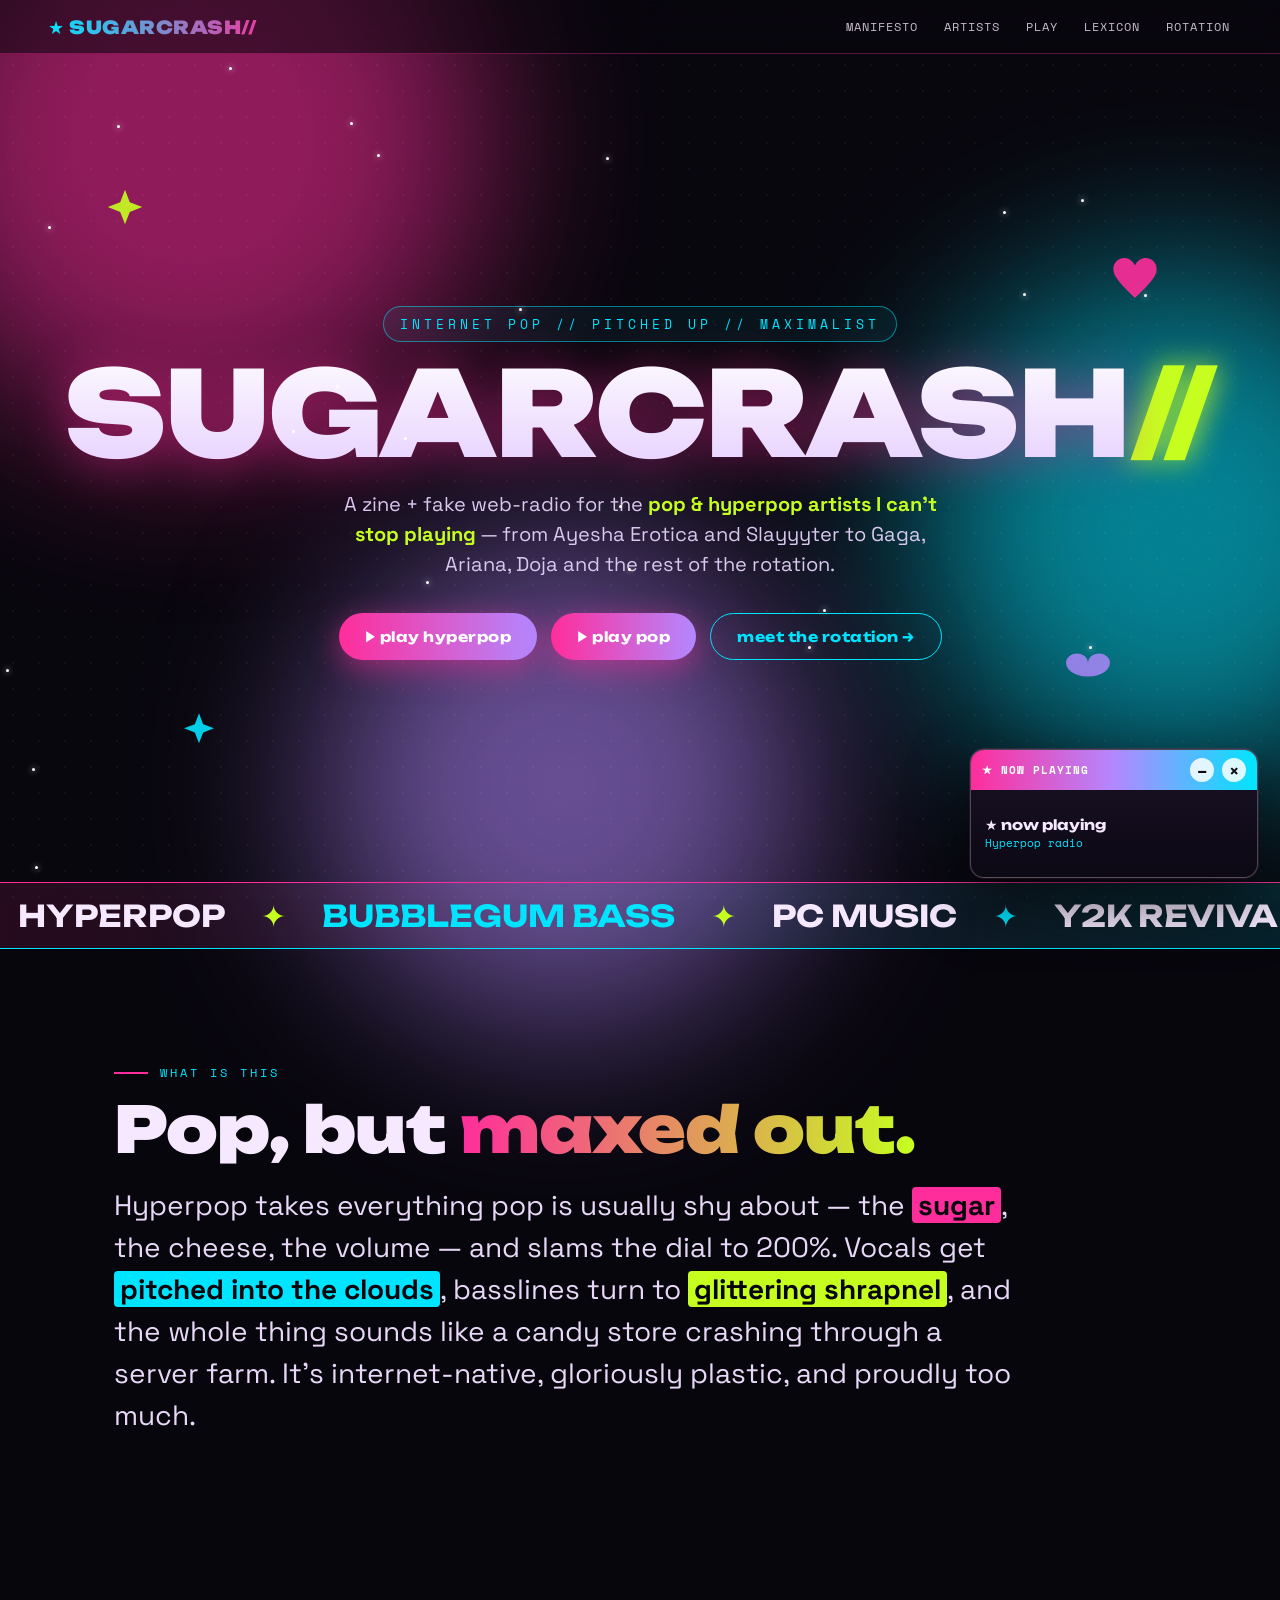
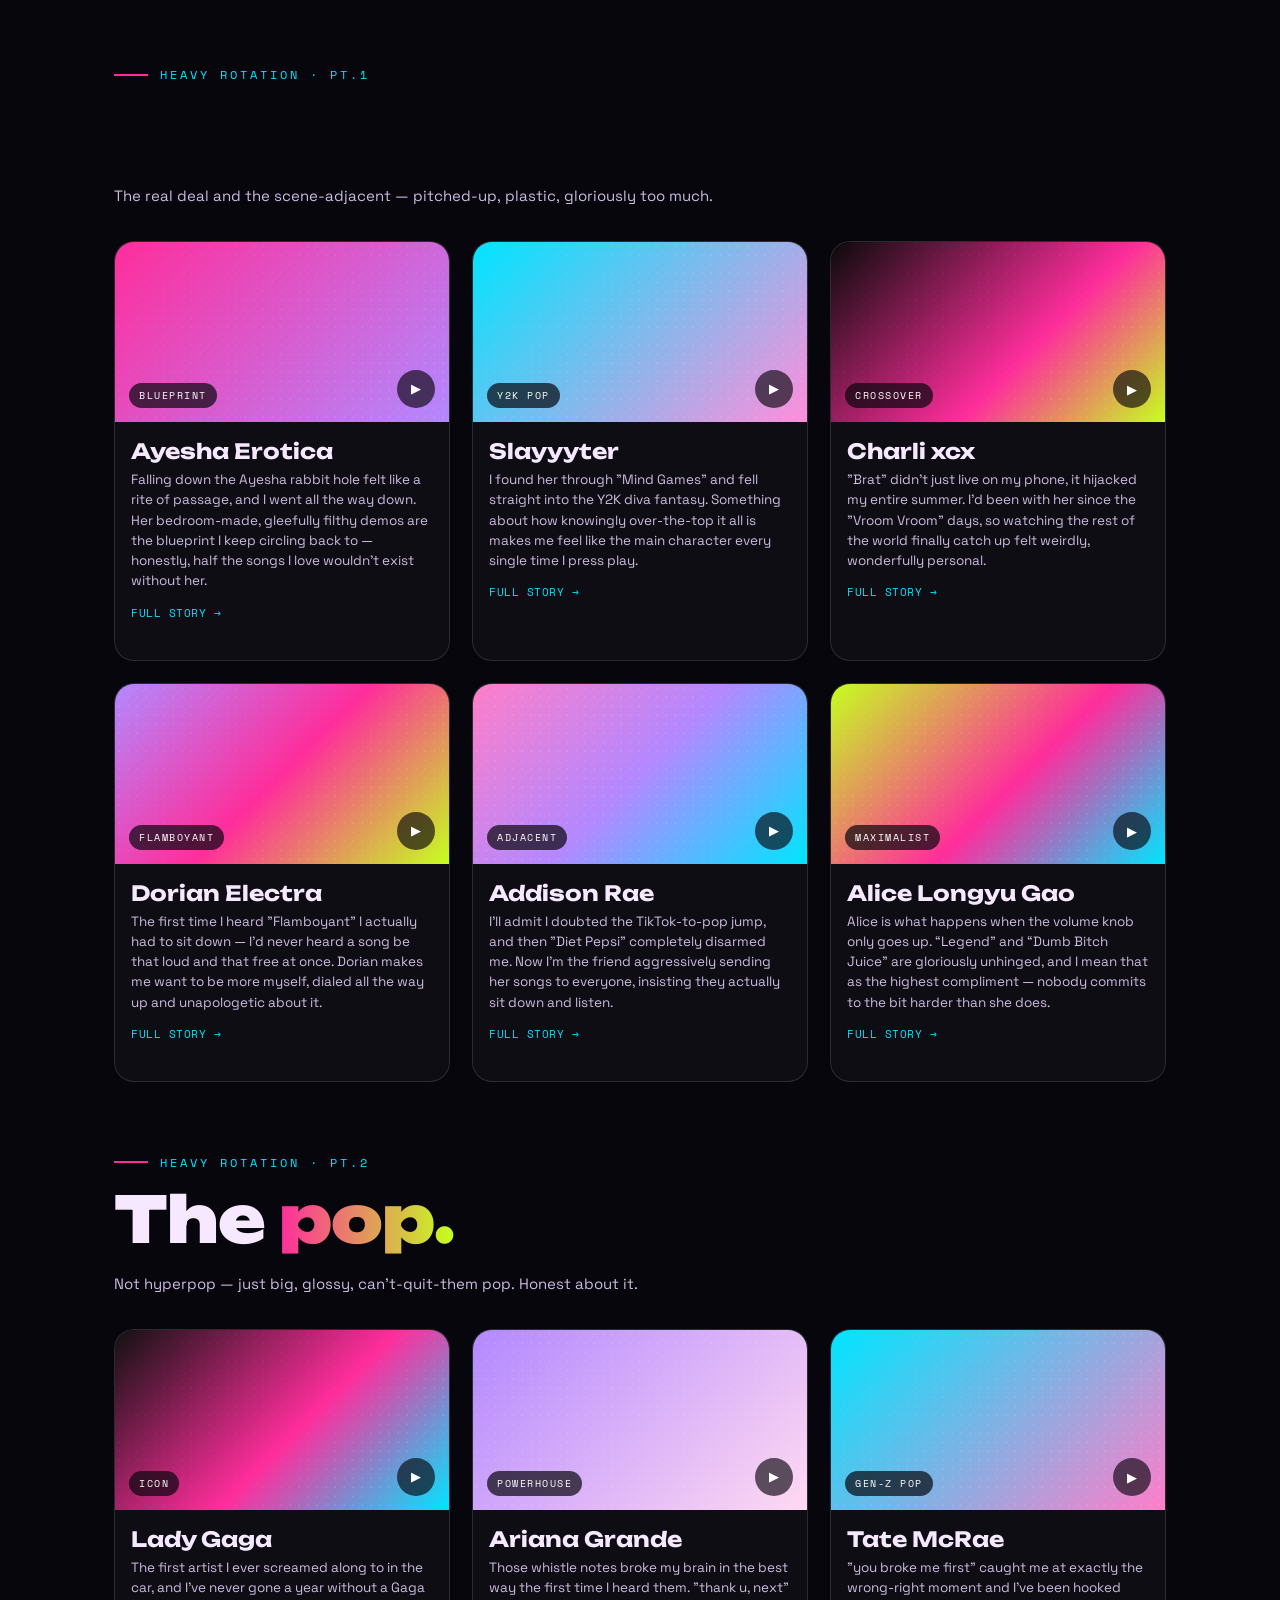
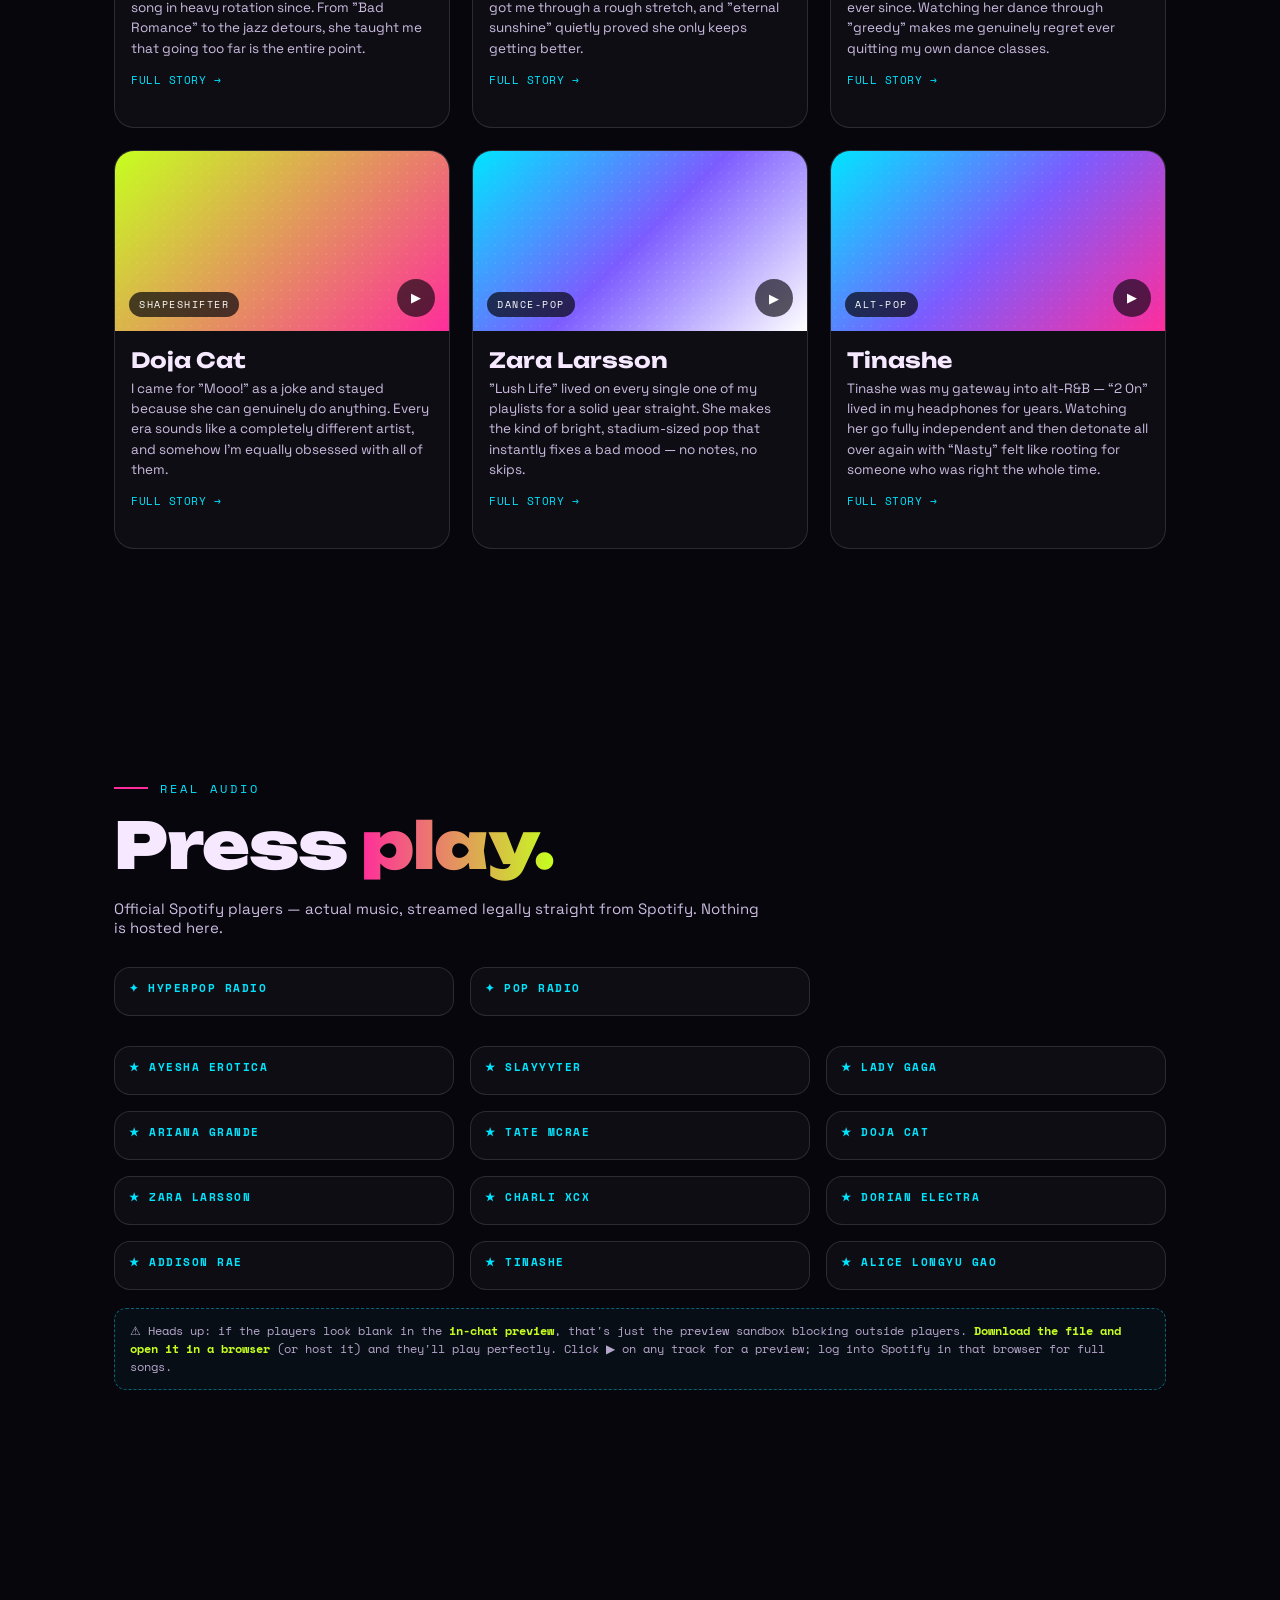
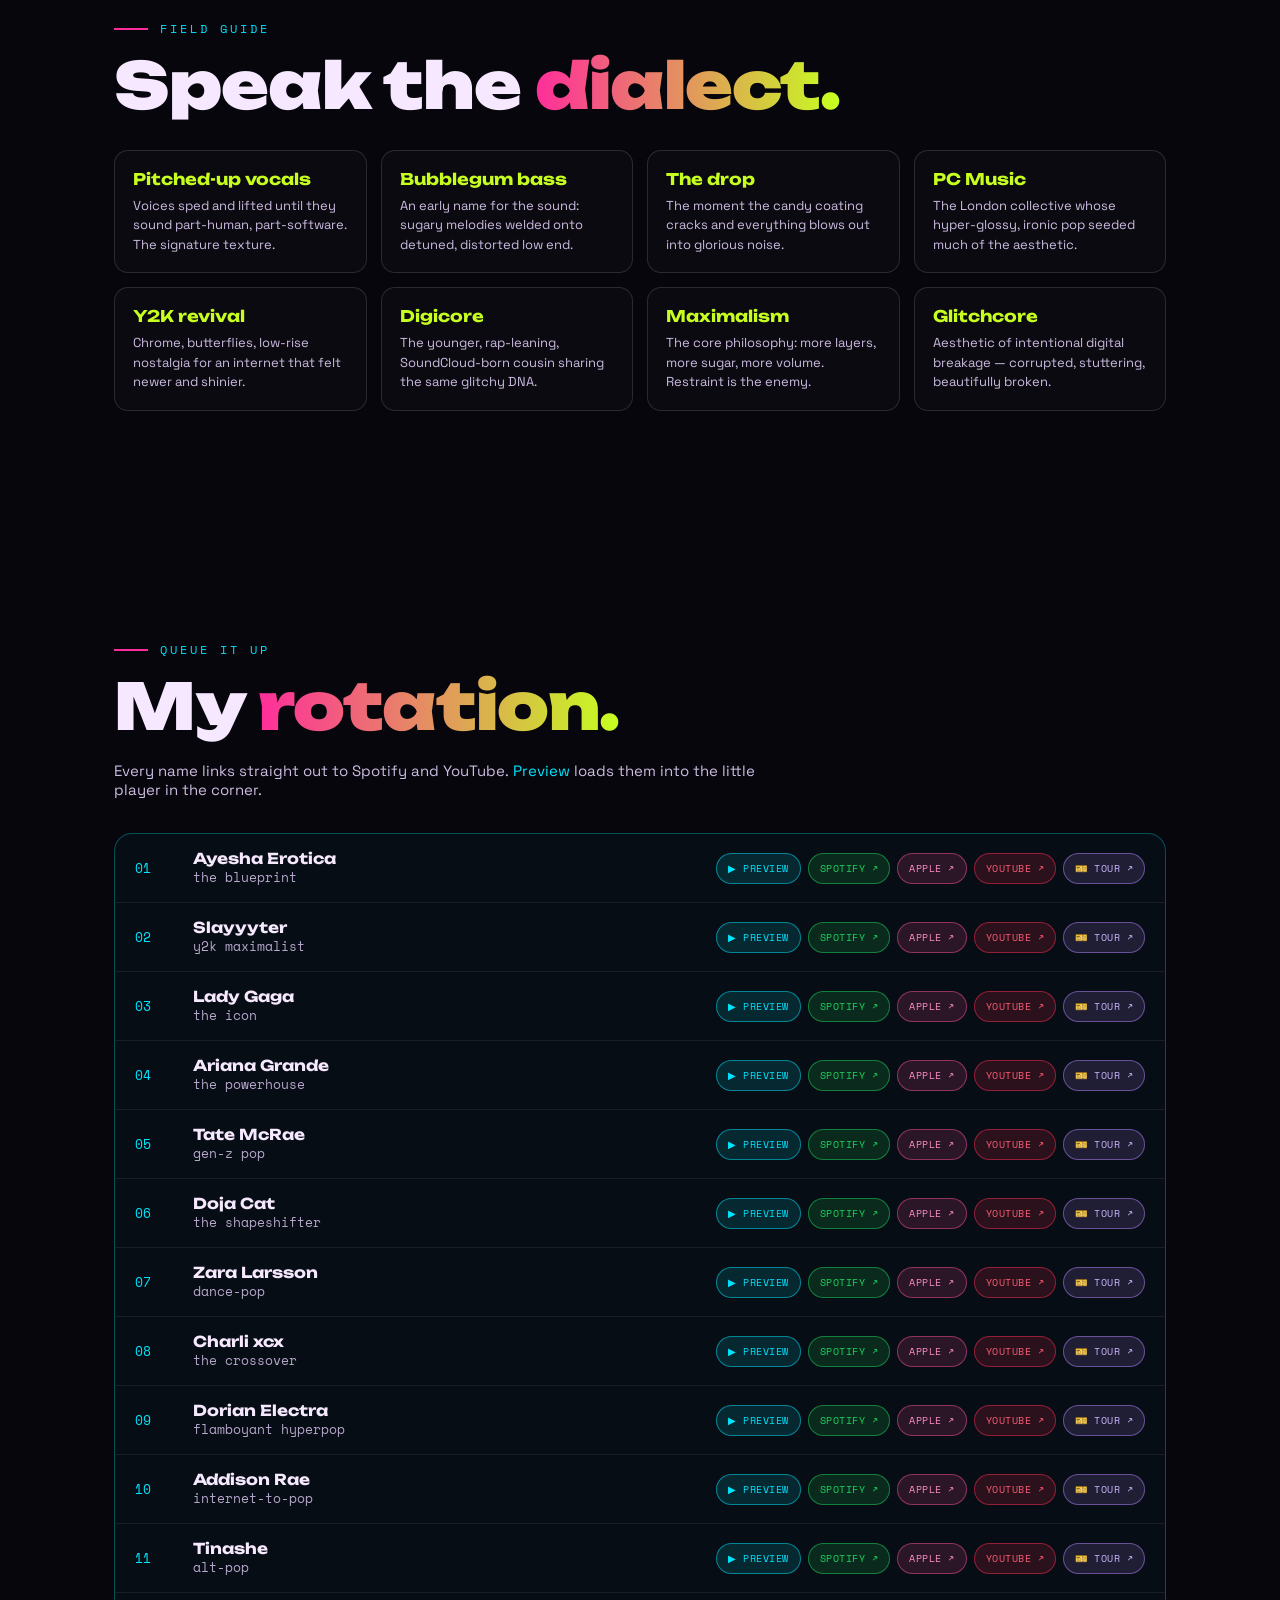
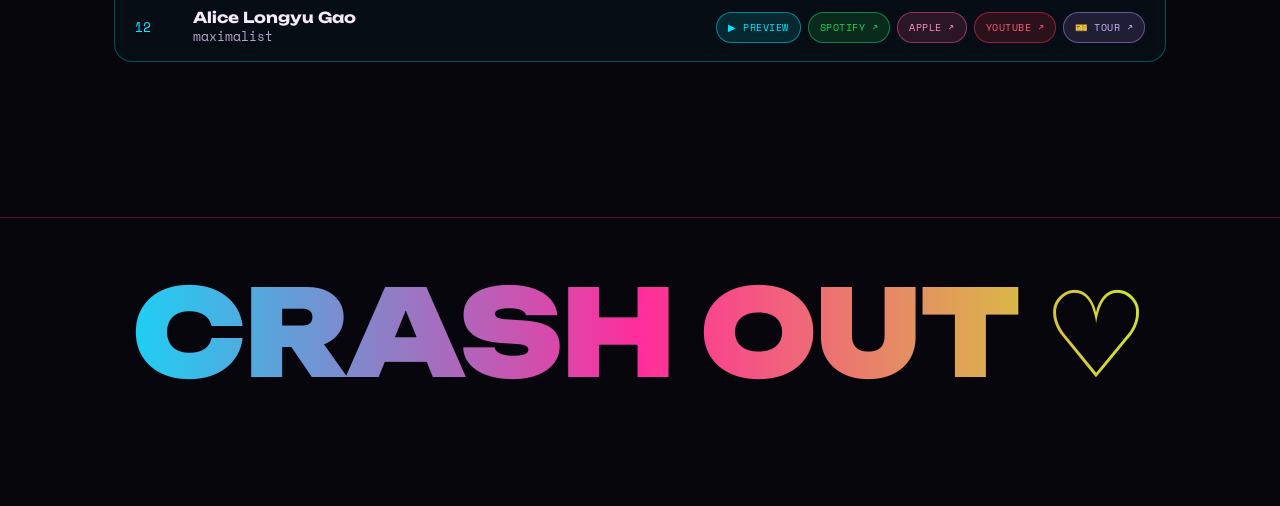
==== commit 598bf754: "Move Tinashe card from hyperpop (pt.1) to pop (pt.2)" ====
--- a/index.html
+++ b/index.html
@@ -448,15 +448,6 @@
         </article>
 
         <article class="card">
-          <div class="art a11"><img class="artimg" src="https://i.scdn.co/image/ab676161000051746cf8614c6f33aa00b097b9c7" alt="Tinashe" loading="lazy" onerror="this.remove()"><span class="eratag">alt-pop</span><span class="playbadge">▶</span></div>
-          <div class="cardbody">
-            <h3>Tinashe</h3>
-            <p>Tinashe was my gateway into alt-R&amp;B — “2 On” lived in my headphones for years. Watching her go fully independent and then detonate all over again with “Nasty” felt like rooting for someone who was right the whole time.</p>
-            <a class="morelink" href="artists/tinashe.html" onclick="event.stopPropagation()">full story →</a>
-          </div>
-        </article>
-
-        <article class="card">
           <div class="art a12"><img class="artimg" src="https://i.scdn.co/image/ab67616100005174b9378fa633ae78e9e0e6db45" alt="Alice Longyu Gao" loading="lazy" onerror="this.remove()"><span class="eratag">maximalist</span><span class="playbadge">▶</span></div>
           <div class="cardbody">
             <h3>Alice Longyu Gao</h3>
@@ -514,6 +505,15 @@
             <h3>Zara Larsson</h3>
             <p>"Lush Life" lived on every single one of my playlists for a solid year straight. She makes the kind of bright, stadium-sized pop that instantly fixes a bad mood — no notes, no skips.</p>
             <a class="morelink" href="artists/zara-larsson.html" onclick="event.stopPropagation()">full story →</a>
+          </div>
+        </article>
+
+        <article class="card">
+          <div class="art a11"><img class="artimg" src="https://i.scdn.co/image/ab676161000051746cf8614c6f33aa00b097b9c7" alt="Tinashe" loading="lazy" onerror="this.remove()"><span class="eratag">alt-pop</span><span class="playbadge">▶</span></div>
+          <div class="cardbody">
+            <h3>Tinashe</h3>
+            <p>Tinashe was my gateway into alt-R&amp;B — “2 On” lived in my headphones for years. Watching her go fully independent and then detonate all over again with “Nasty” felt like rooting for someone who was right the whole time.</p>
+            <a class="morelink" href="artists/tinashe.html" onclick="event.stopPropagation()">full story →</a>
           </div>
         </article>
 
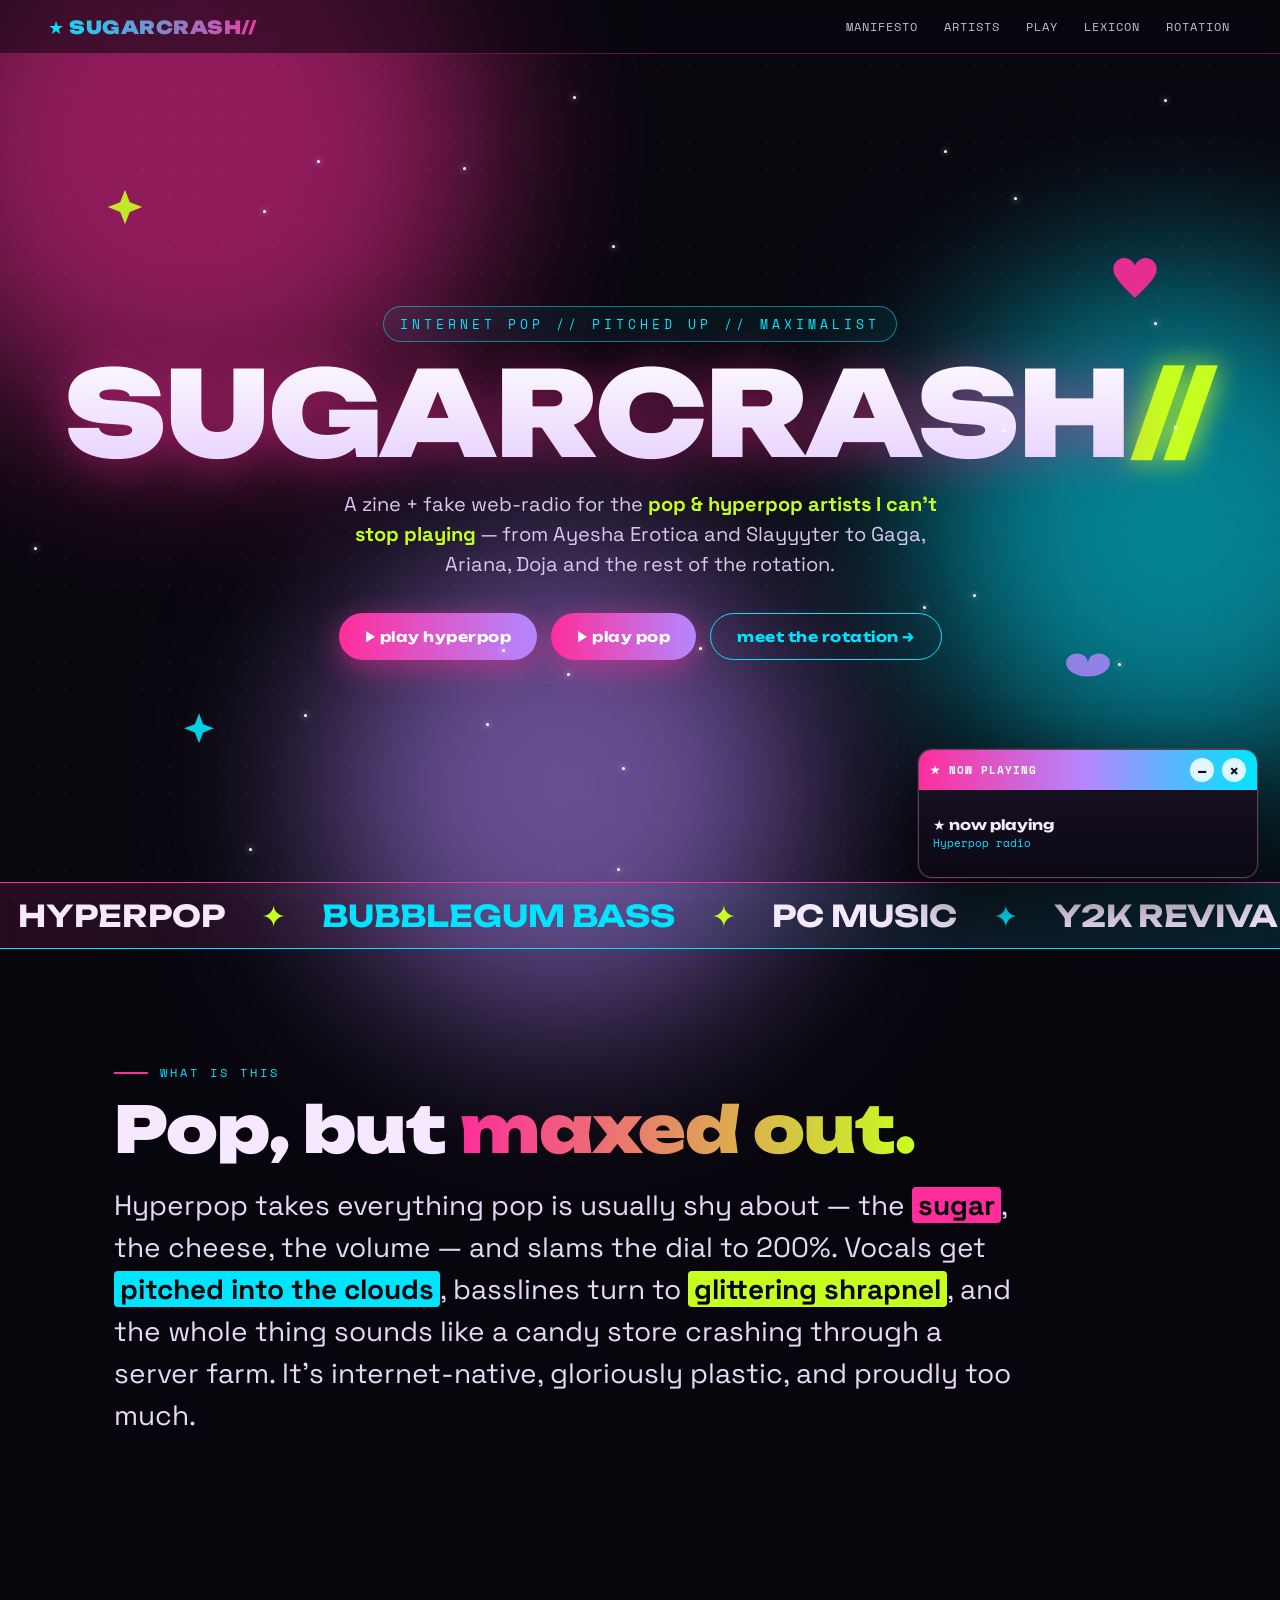
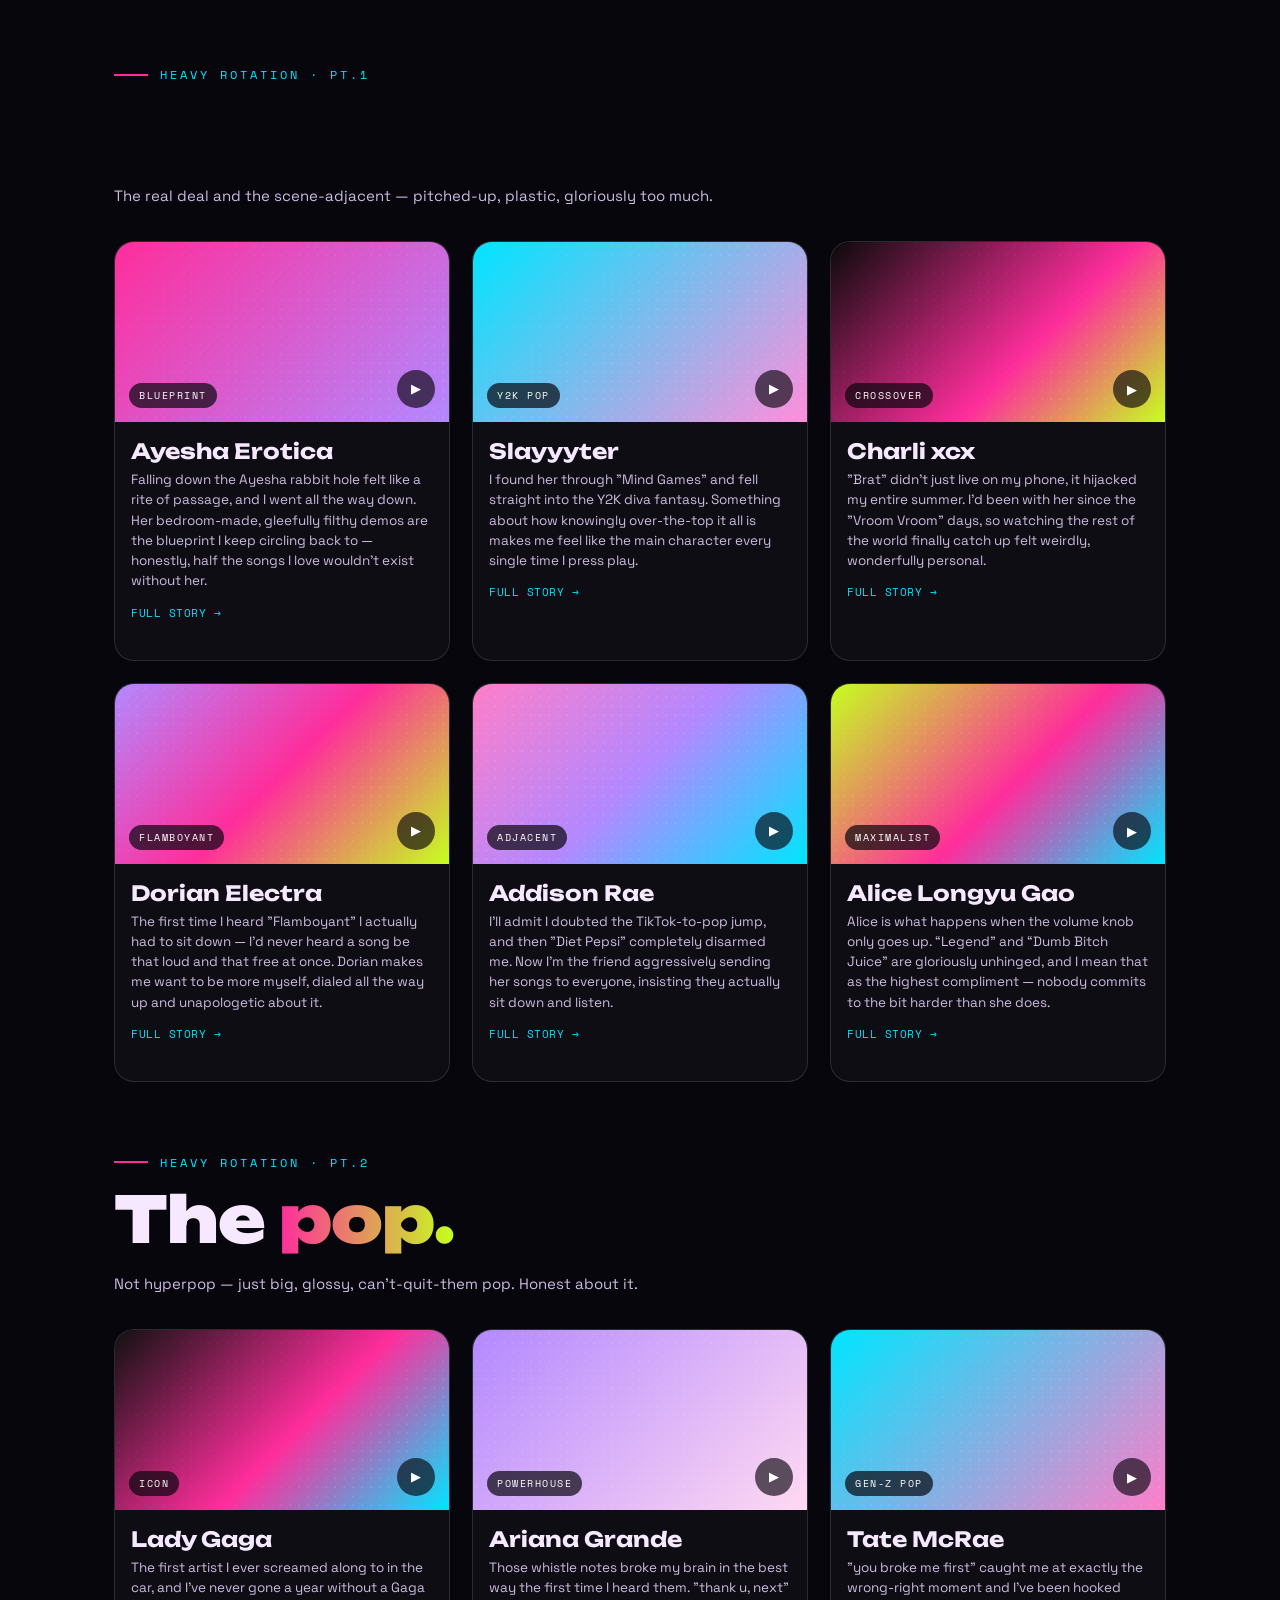
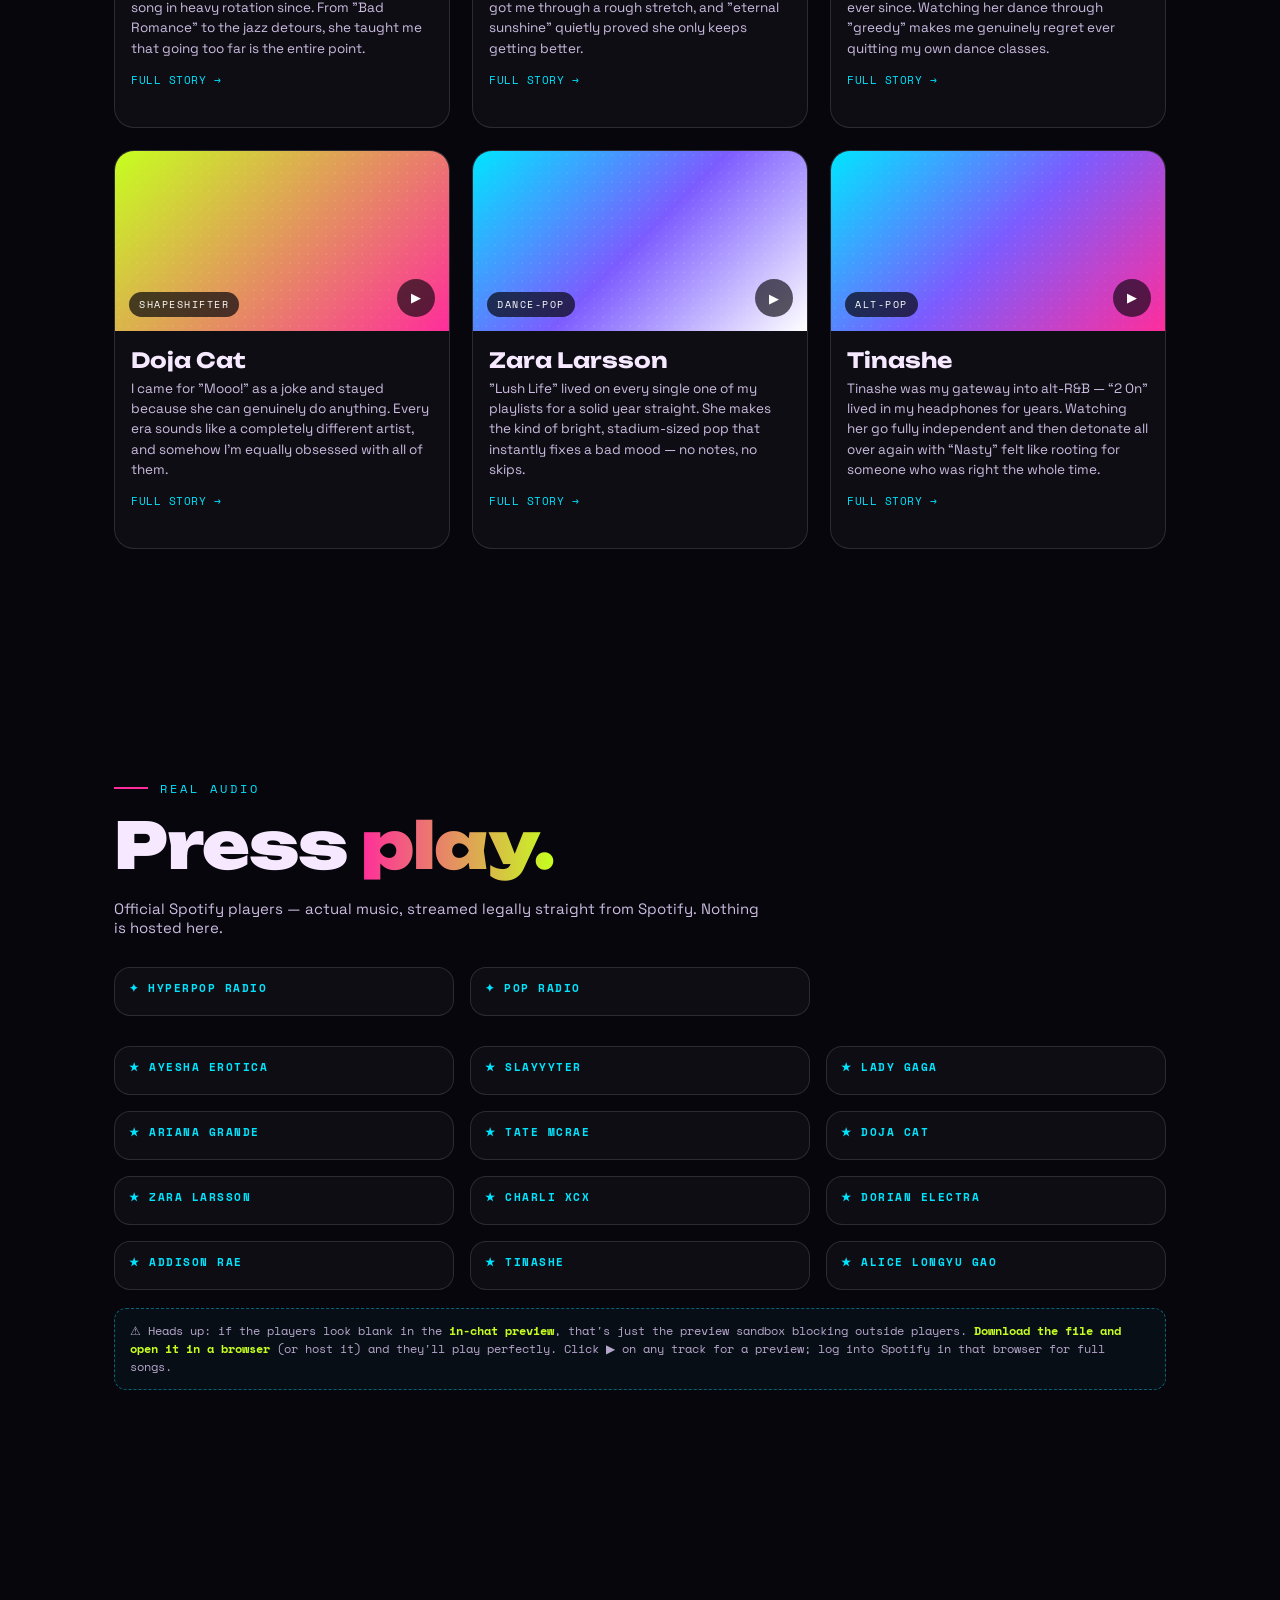
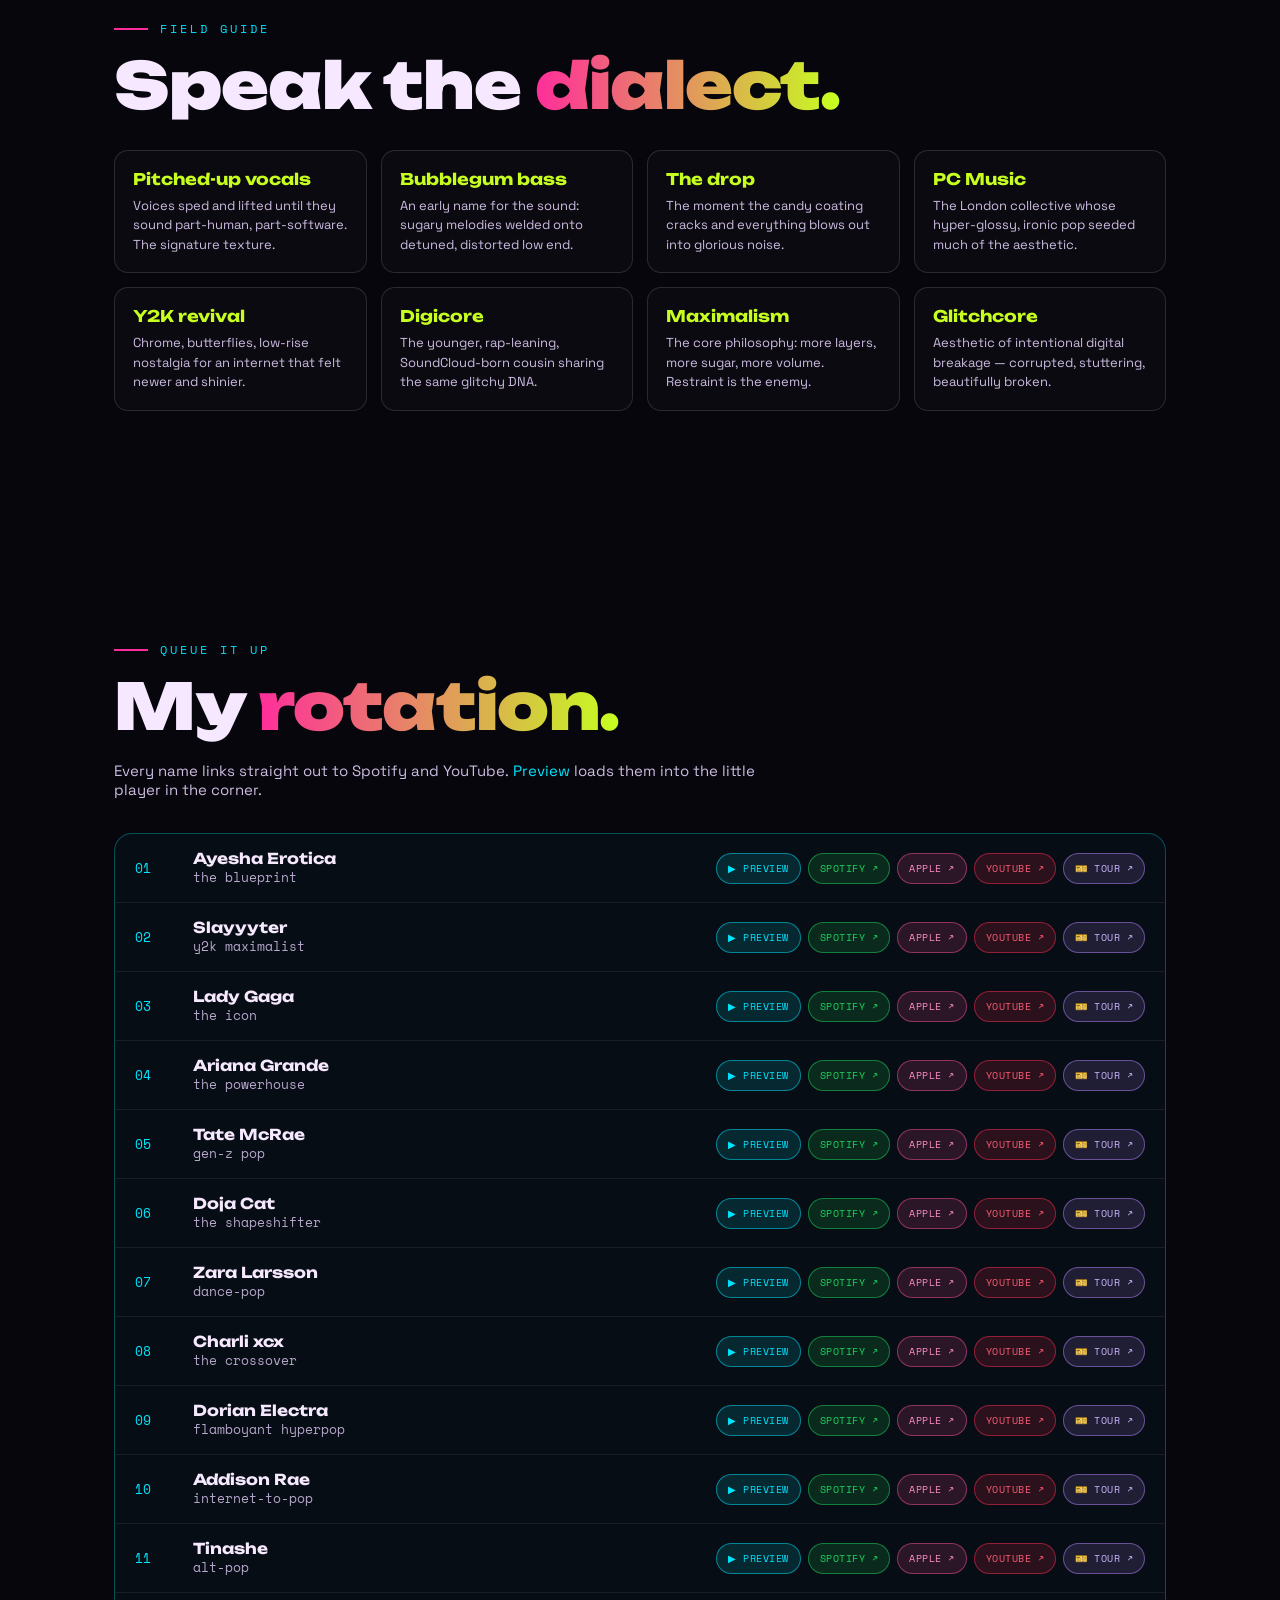
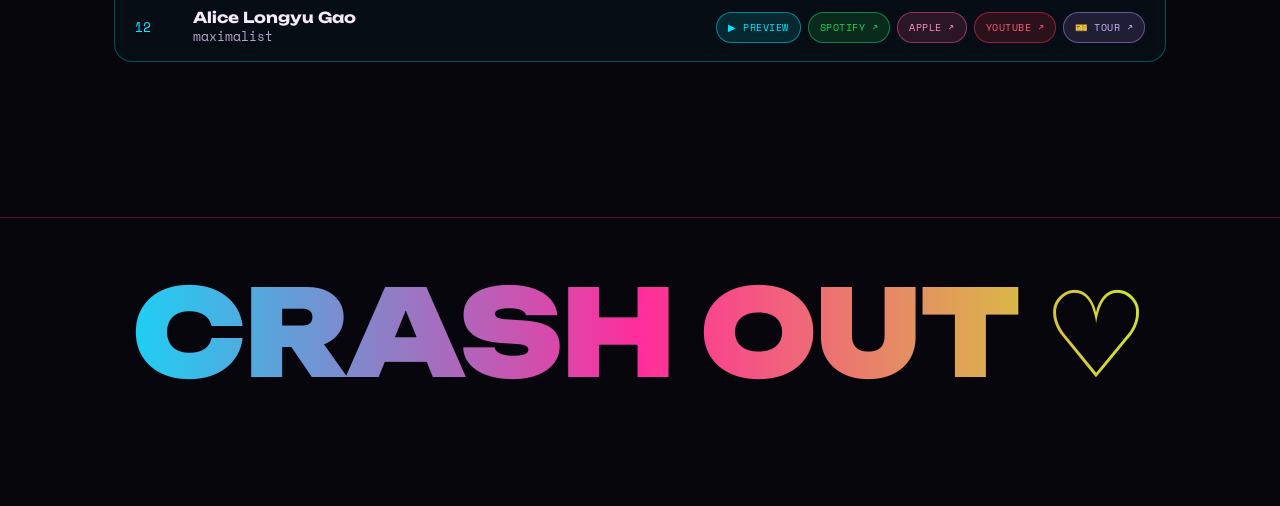
==== commit efa5e922: "Use full-size Spotify embed in corner so play button shows The compact (152px) embed hid its main pl" ====
--- a/index.html
+++ b/index.html
@@ -207,7 +207,7 @@
   .sandboxnote b{color:var(--lime)}
 
   /* ===== MEDIA PLAYER WINDOW (signature) ===== */
-  .player{position:fixed;bottom:22px;right:22px;width:288px;z-index:60;
+  .player{position:fixed;bottom:22px;right:22px;width:340px;z-index:60;
     border-radius:14px;overflow:hidden;border:1px solid rgba(255,255,255,.25);
     background:linear-gradient(180deg,#1a1226,#0c0814);
     box-shadow:0 24px 60px rgba(0,0,0,.6),0 0 0 1px rgba(255,45,155,.2);
@@ -237,7 +237,7 @@
   .pmeta .pt{font-family:var(--display);font-weight:700;font-size:14px;color:var(--ink)}
   .pmeta .pa{font-size:11px;color:var(--cyan);margin-top:2px}
   .pembed{margin-top:12px;border-radius:10px;overflow:hidden}
-  .pembed iframe{width:100%;height:152px;border:0;display:block;border-radius:10px}
+  .pembed iframe{width:100%;height:352px;border:0;display:block;border-radius:10px}
   .eq{display:flex;gap:3px;align-items:flex-end;height:22px;margin-top:12px}
   .eq span{flex:1;background:linear-gradient(180deg,var(--lime),var(--bubblegum));border-radius:2px;height:30%;animation:bounce 1s ease-in-out infinite}
   .player.playing .eq span{animation-play-state:running}
@@ -257,7 +257,7 @@
     background:linear-gradient(135deg,var(--bubblegum),var(--cyan));box-shadow:0 10px 30px rgba(255,45,155,.5);
     font-size:20px;animation:pulse 2s ease-in-out infinite}
   @keyframes pulse{0%,100%{box-shadow:0 10px 30px rgba(255,45,155,.5)}50%{box-shadow:0 10px 40px rgba(0,229,255,.7)}}
-  @media(max-width:560px){.player{width:240px;right:12px;bottom:12px}
+  @media(max-width:560px){.player{width:min(90vw,330px);right:12px;bottom:12px}
     .pbar{padding:10px 12px}
     .pbtn{width:34px;height:34px;font-size:22px}}
 
@@ -993,7 +993,7 @@
 
   var cornerEl = document.getElementById('cornerEmbed');
   if(cornerEl){
-    IFrameAPI.createController(cornerEl, { uri: 'spotify:playlist:37i9dQZF1DX7HOk71GPfSw', height: 152 }, function(ctrl){
+    IFrameAPI.createController(cornerEl, { uri: 'spotify:playlist:37i9dQZF1DX7HOk71GPfSw', height: 352 }, function(ctrl){
       window.cornerCtrl = ctrl;
       ctrl.addListener('playback_update', function(e){
         if(!e || !e.data) return;
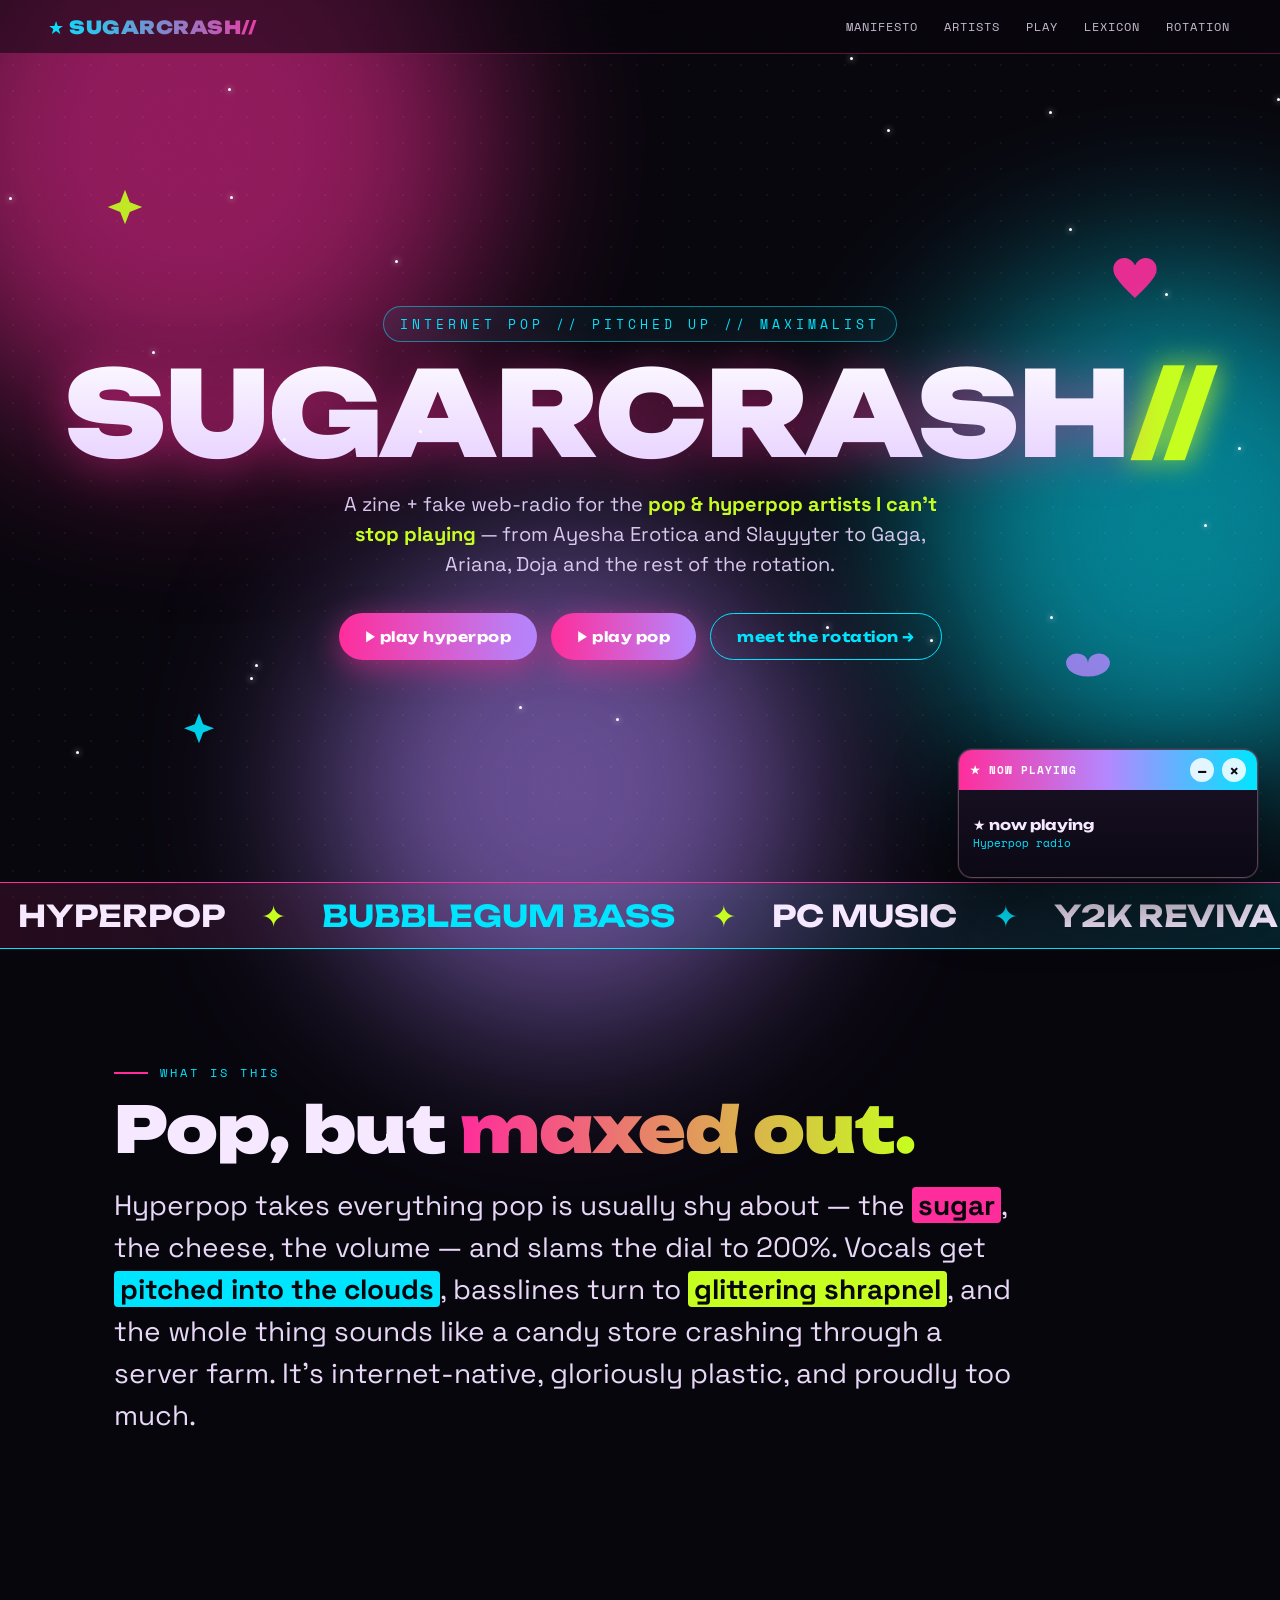
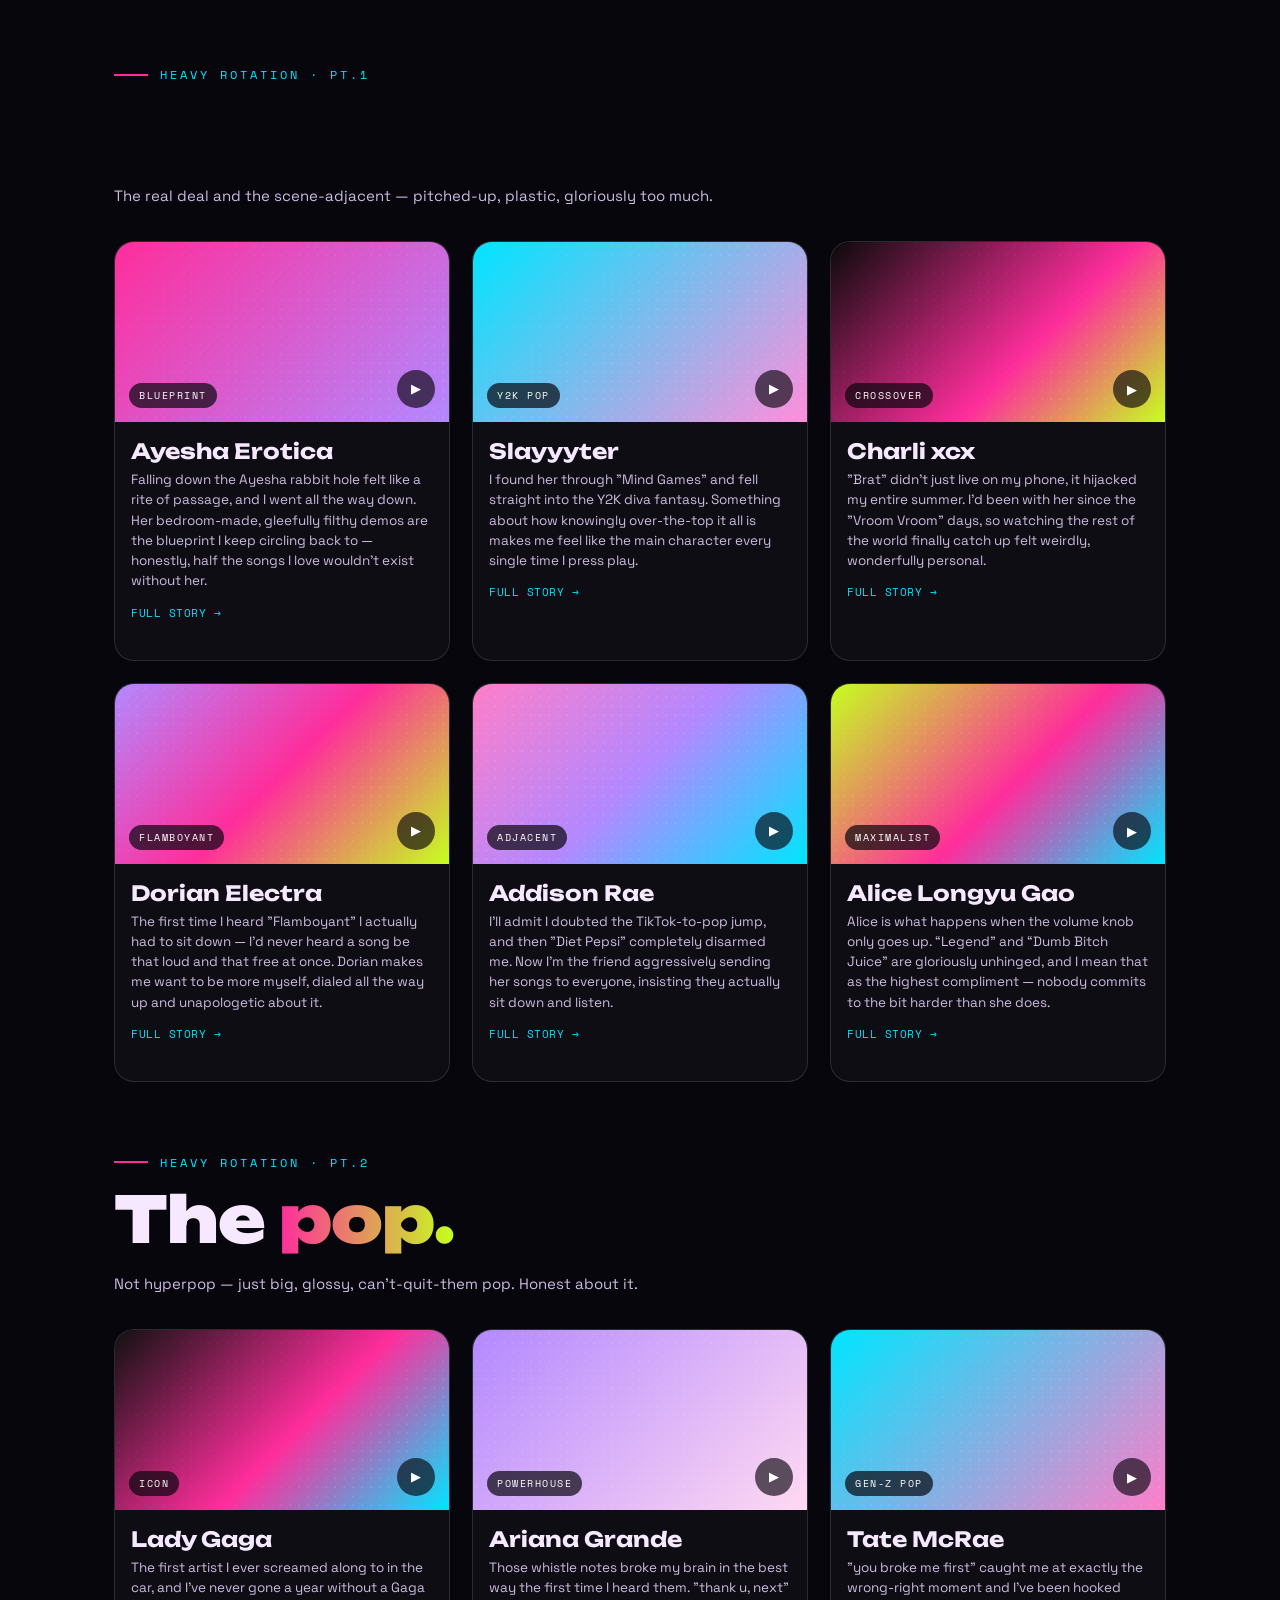
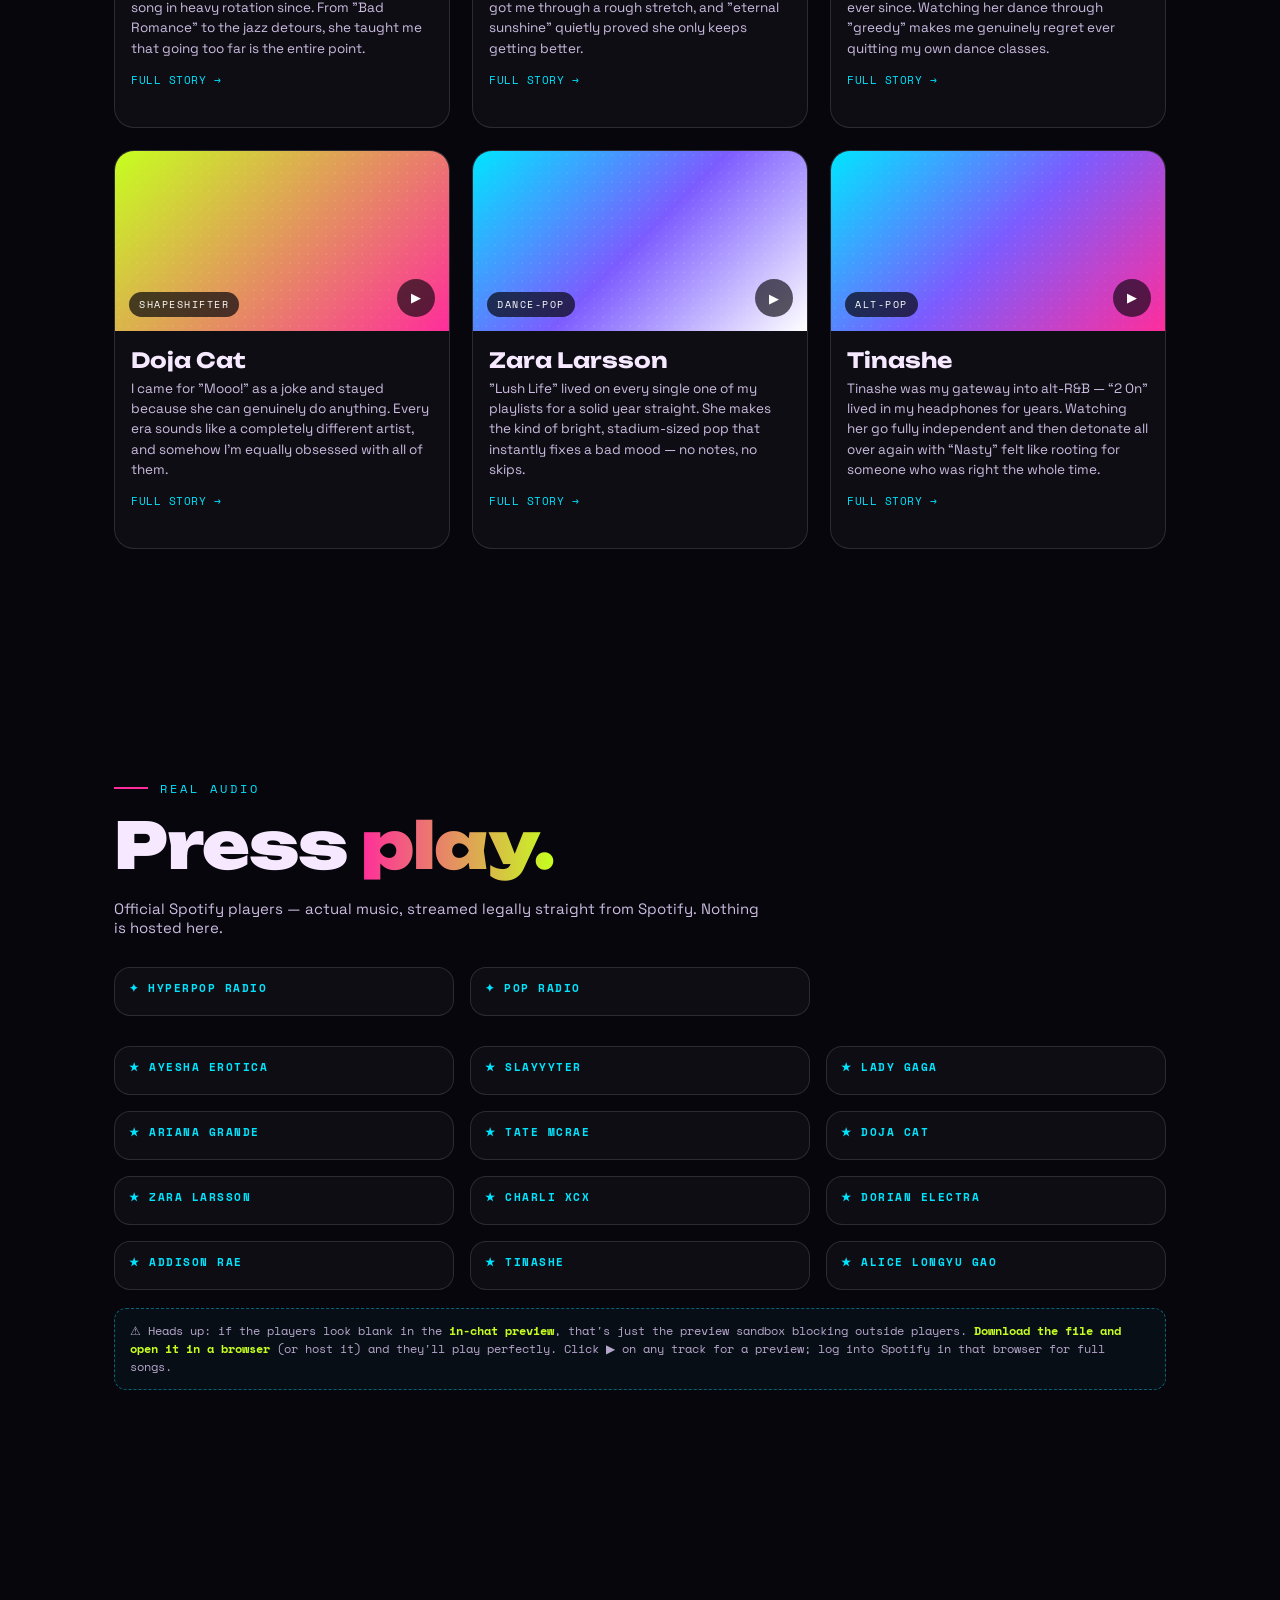
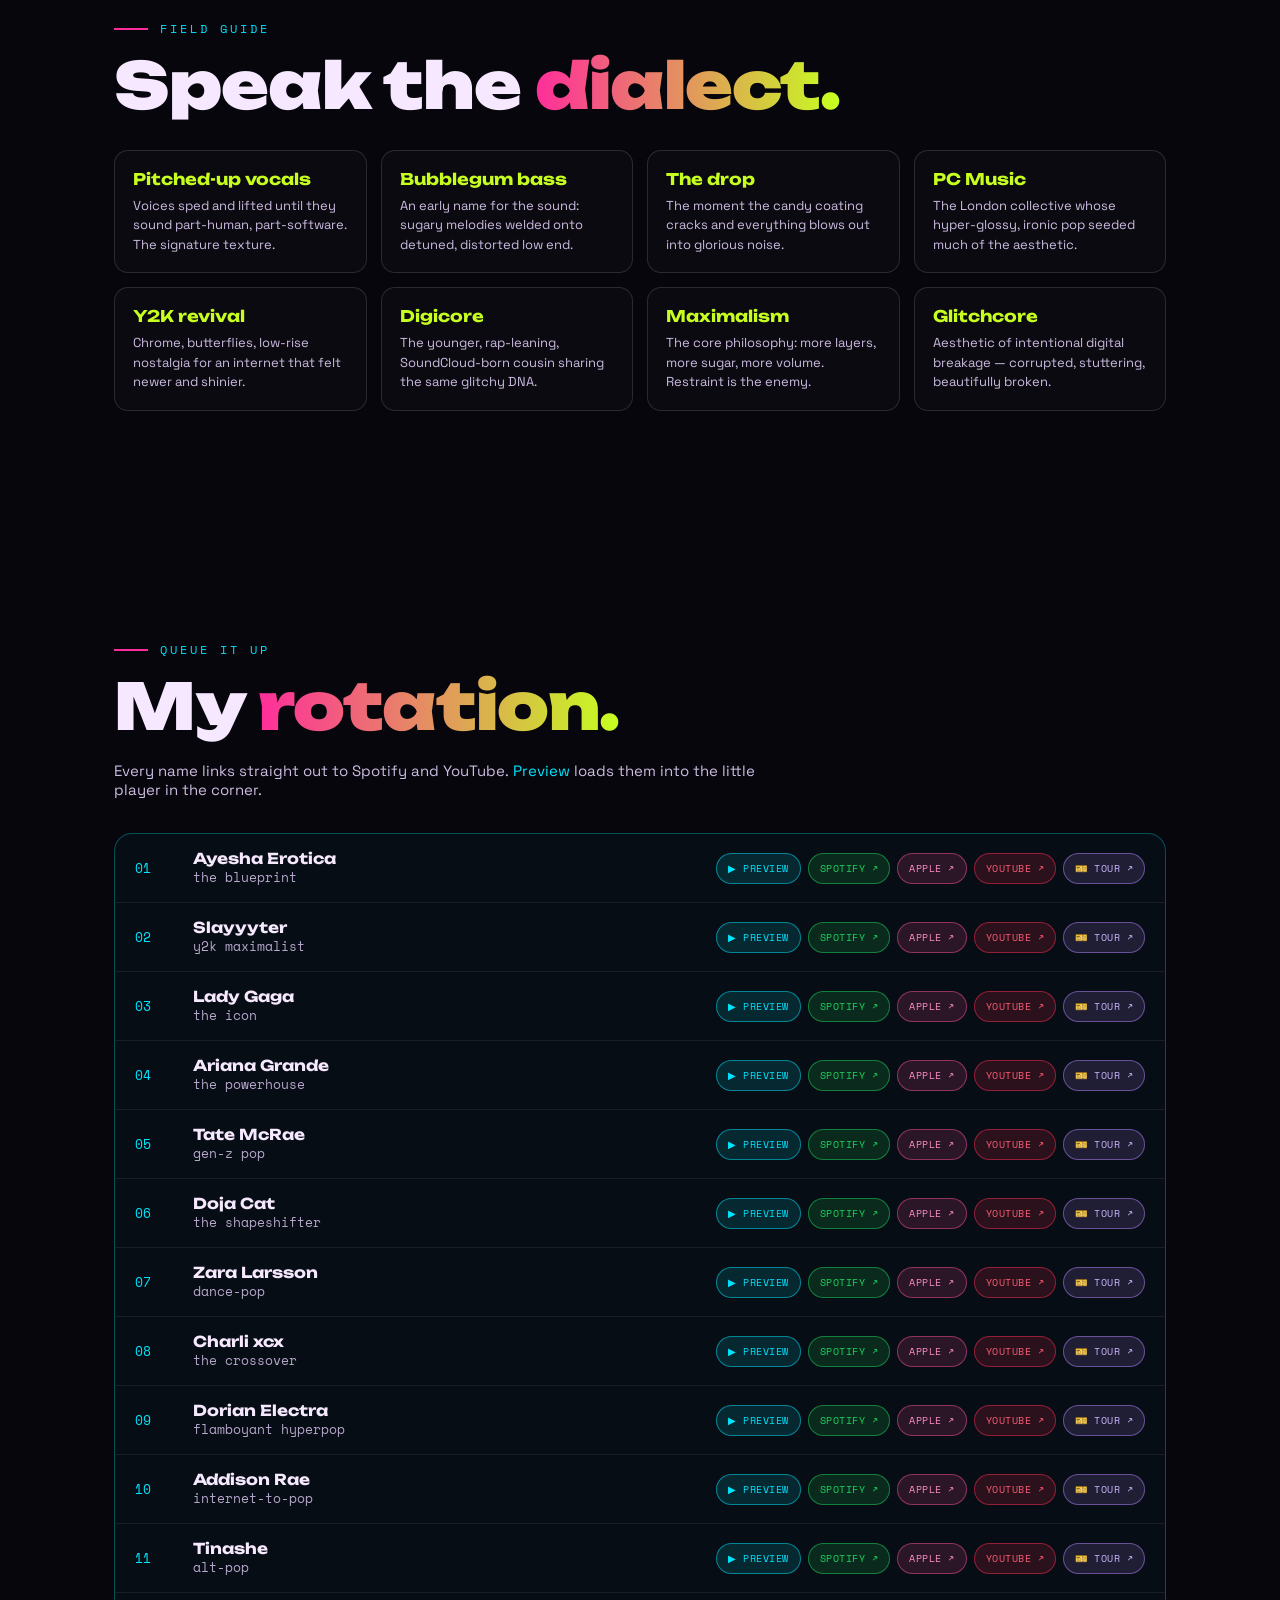
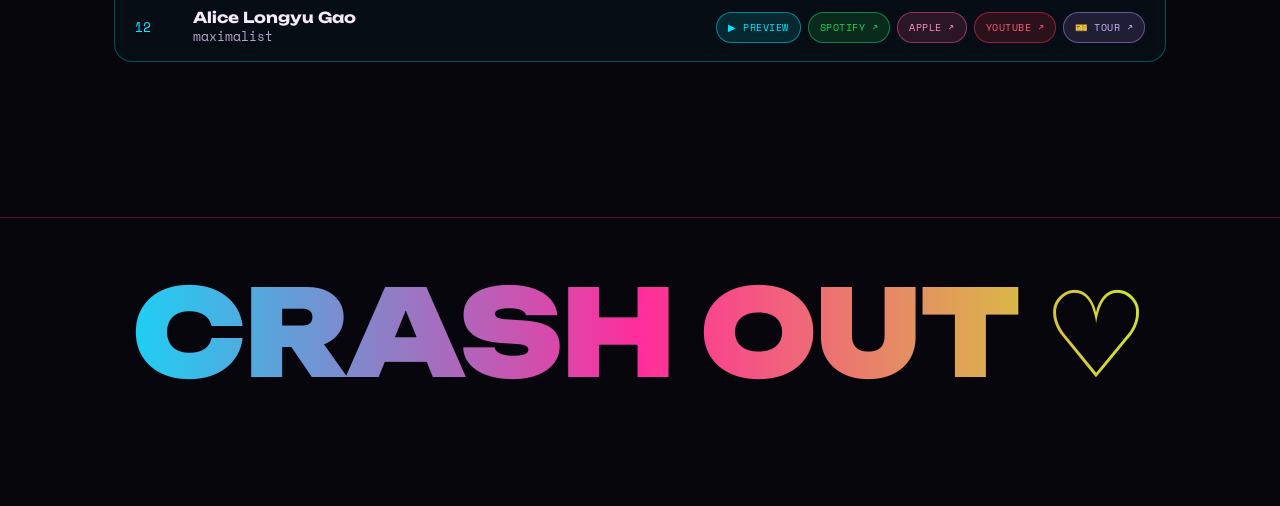
==== commit b0b567e2: "Shrink corner player back to compact embed Keep the widget wide enough (300px desktop, up to 320px/8" ====
--- a/index.html
+++ b/index.html
@@ -207,7 +207,7 @@
   .sandboxnote b{color:var(--lime)}
 
   /* ===== MEDIA PLAYER WINDOW (signature) ===== */
-  .player{position:fixed;bottom:22px;right:22px;width:340px;z-index:60;
+  .player{position:fixed;bottom:22px;right:22px;width:300px;z-index:60;
     border-radius:14px;overflow:hidden;border:1px solid rgba(255,255,255,.25);
     background:linear-gradient(180deg,#1a1226,#0c0814);
     box-shadow:0 24px 60px rgba(0,0,0,.6),0 0 0 1px rgba(255,45,155,.2);
@@ -237,7 +237,7 @@
   .pmeta .pt{font-family:var(--display);font-weight:700;font-size:14px;color:var(--ink)}
   .pmeta .pa{font-size:11px;color:var(--cyan);margin-top:2px}
   .pembed{margin-top:12px;border-radius:10px;overflow:hidden}
-  .pembed iframe{width:100%;height:352px;border:0;display:block;border-radius:10px}
+  .pembed iframe{width:100%;height:152px;border:0;display:block;border-radius:10px}
   .eq{display:flex;gap:3px;align-items:flex-end;height:22px;margin-top:12px}
   .eq span{flex:1;background:linear-gradient(180deg,var(--lime),var(--bubblegum));border-radius:2px;height:30%;animation:bounce 1s ease-in-out infinite}
   .player.playing .eq span{animation-play-state:running}
@@ -257,7 +257,7 @@
     background:linear-gradient(135deg,var(--bubblegum),var(--cyan));box-shadow:0 10px 30px rgba(255,45,155,.5);
     font-size:20px;animation:pulse 2s ease-in-out infinite}
   @keyframes pulse{0%,100%{box-shadow:0 10px 30px rgba(255,45,155,.5)}50%{box-shadow:0 10px 40px rgba(0,229,255,.7)}}
-  @media(max-width:560px){.player{width:min(90vw,330px);right:12px;bottom:12px}
+  @media(max-width:560px){.player{width:min(88vw,320px);right:12px;bottom:12px}
     .pbar{padding:10px 12px}
     .pbtn{width:34px;height:34px;font-size:22px}}
 
@@ -993,7 +993,7 @@
 
   var cornerEl = document.getElementById('cornerEmbed');
   if(cornerEl){
-    IFrameAPI.createController(cornerEl, { uri: 'spotify:playlist:37i9dQZF1DX7HOk71GPfSw', height: 352 }, function(ctrl){
+    IFrameAPI.createController(cornerEl, { uri: 'spotify:playlist:37i9dQZF1DX7HOk71GPfSw', height: 152 }, function(ctrl){
       window.cornerCtrl = ctrl;
       ctrl.addListener('playback_update', function(e){
         if(!e || !e.data) return;
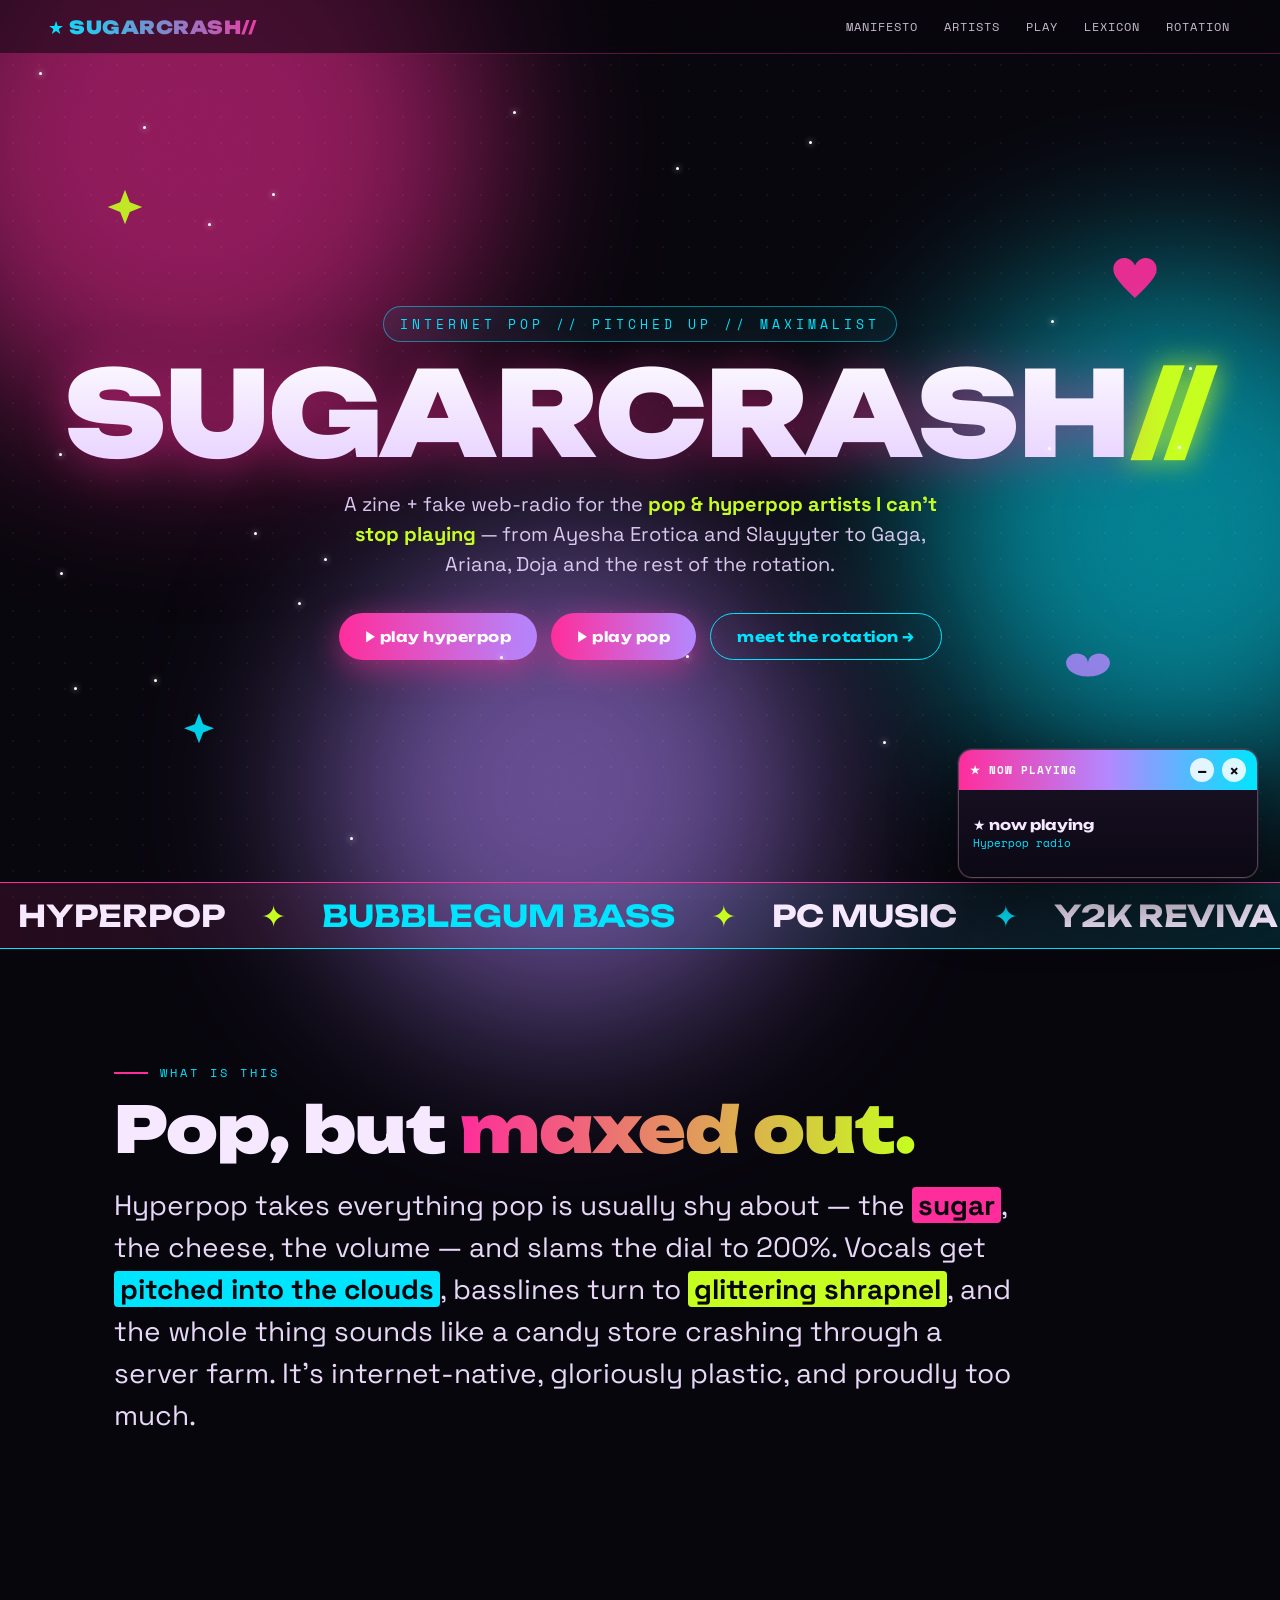
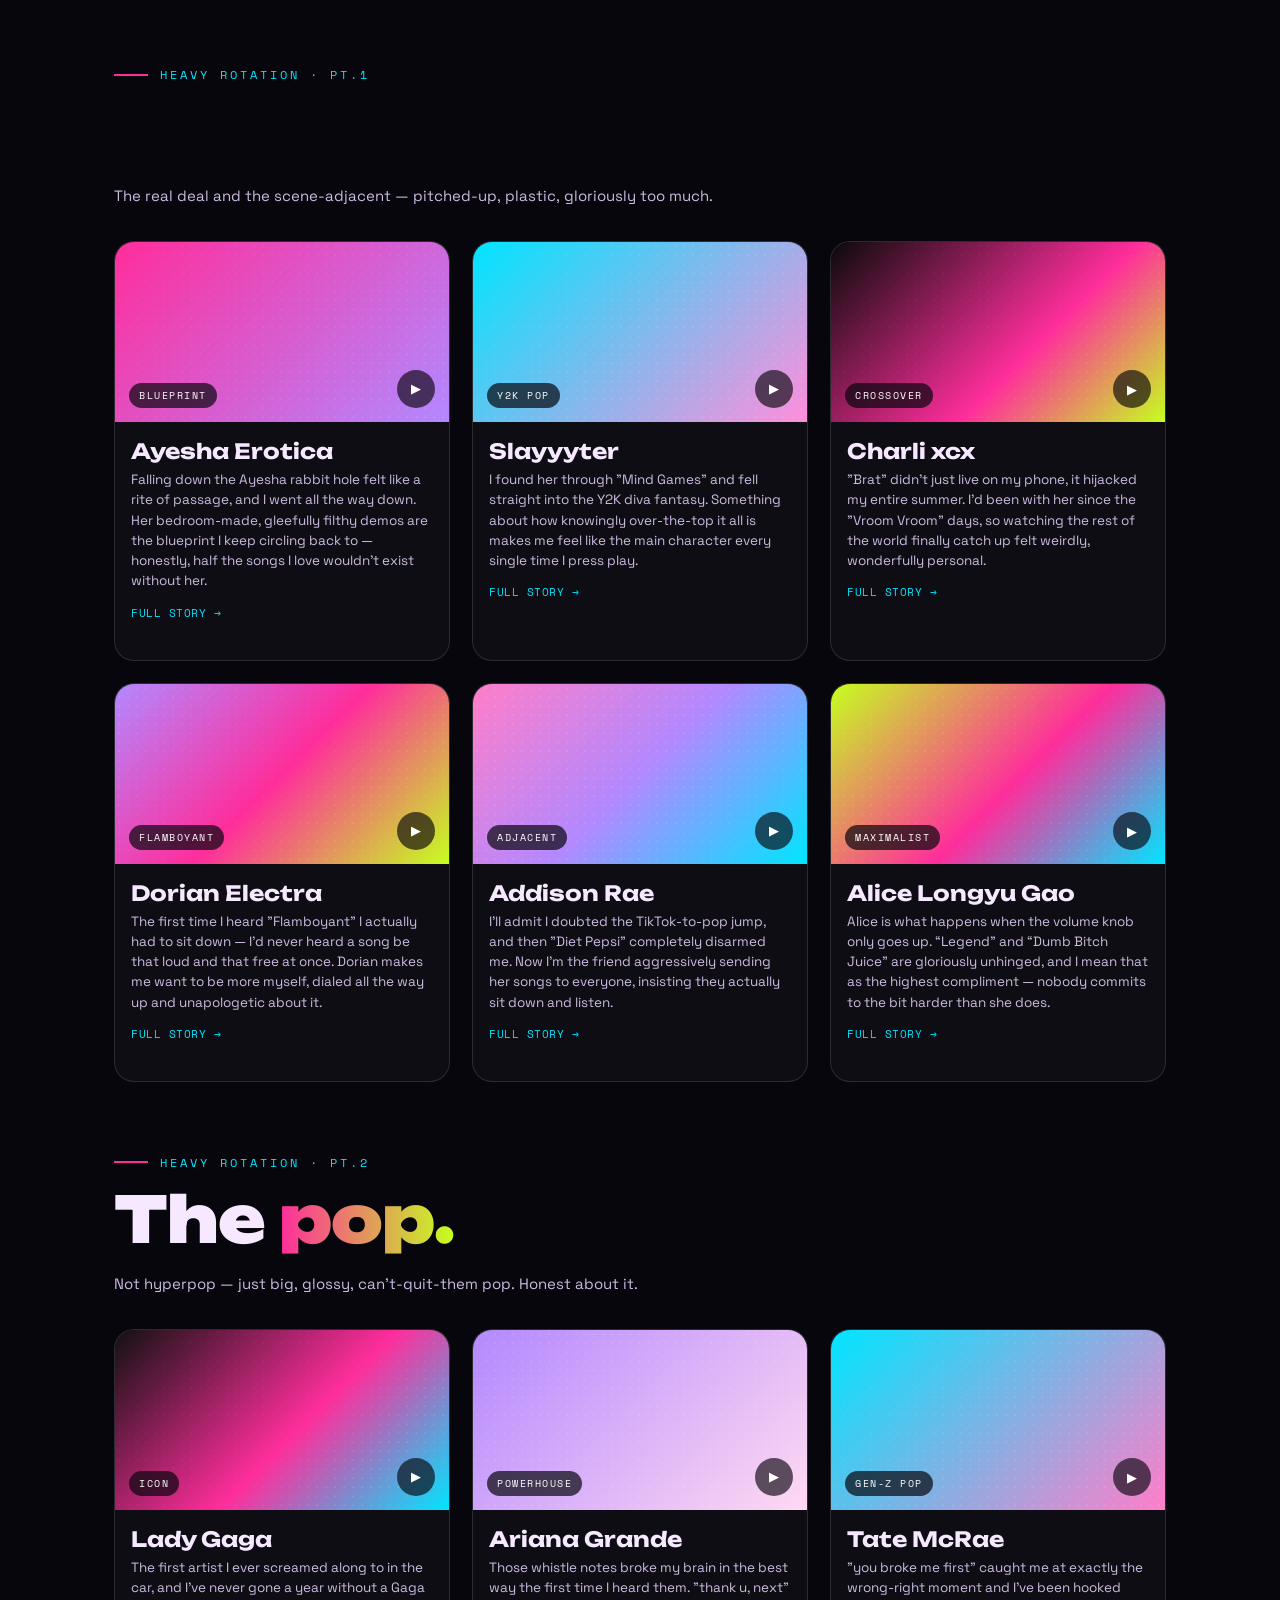
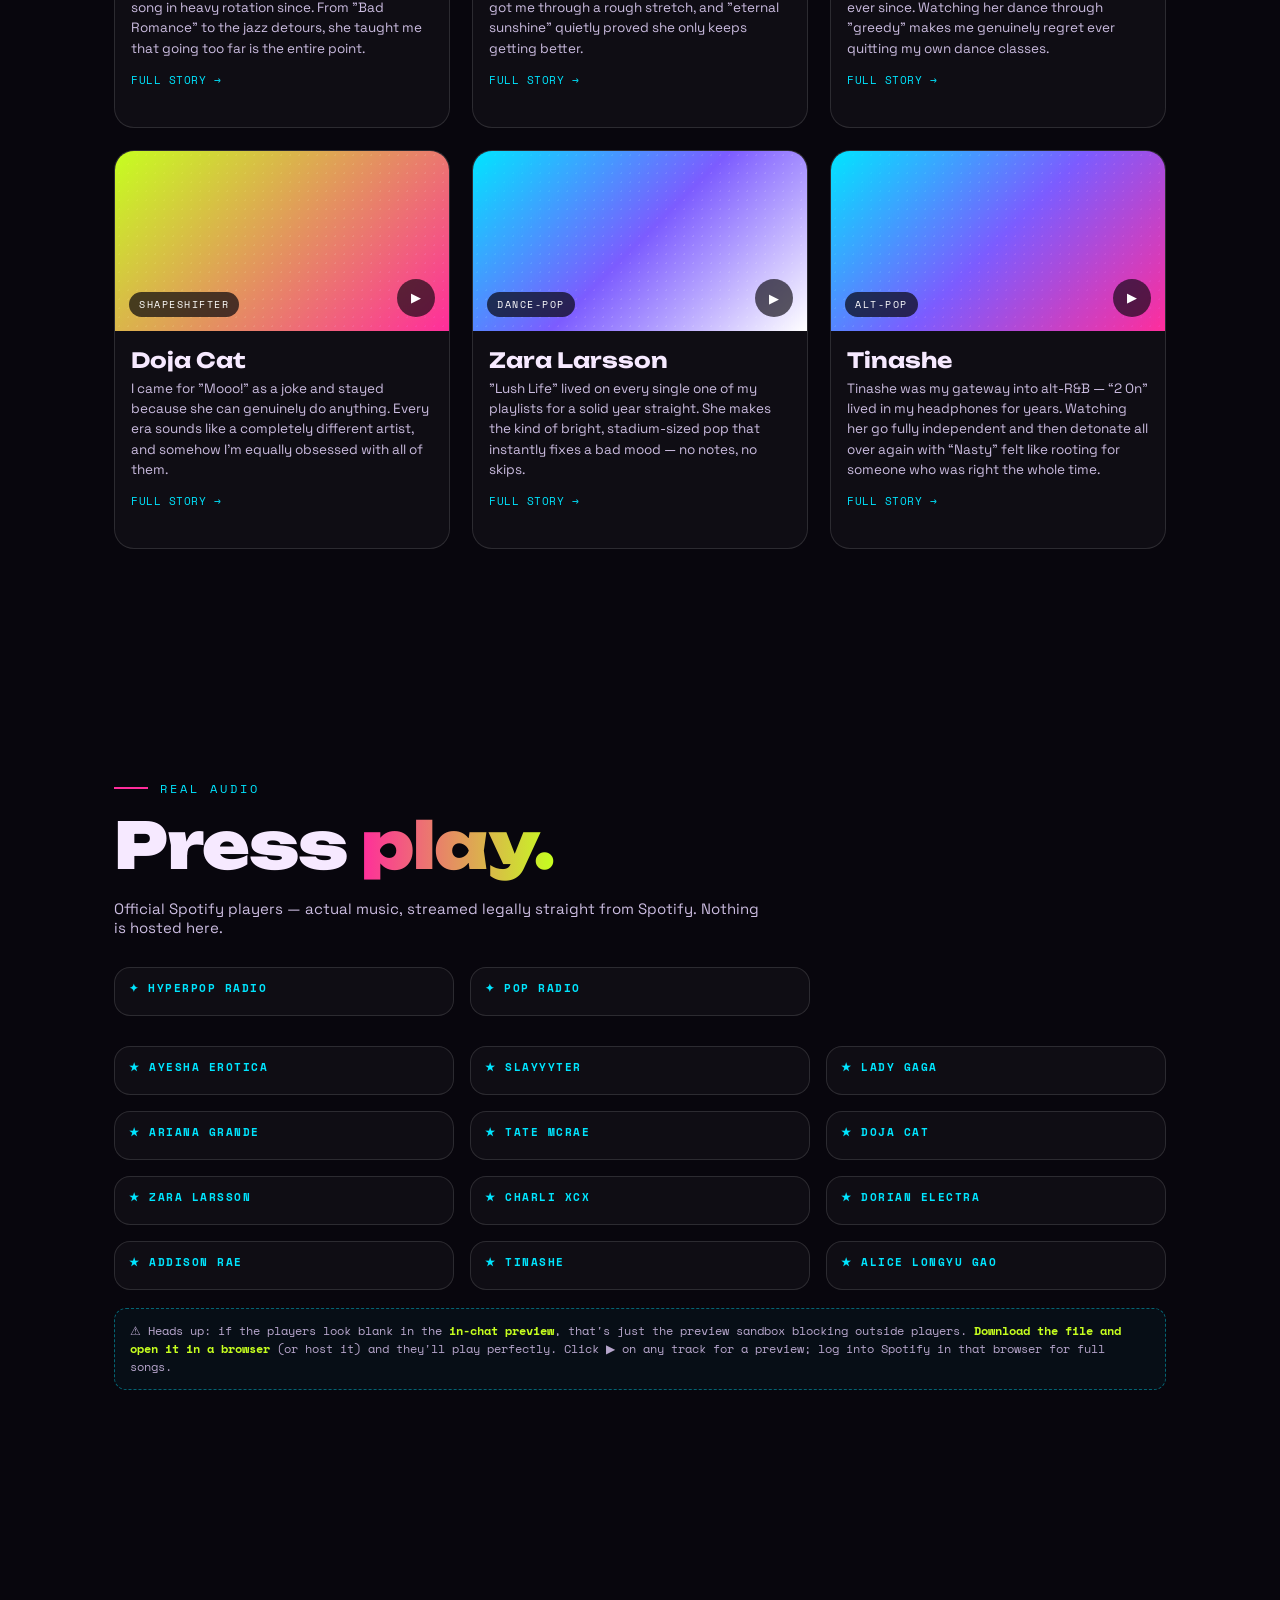
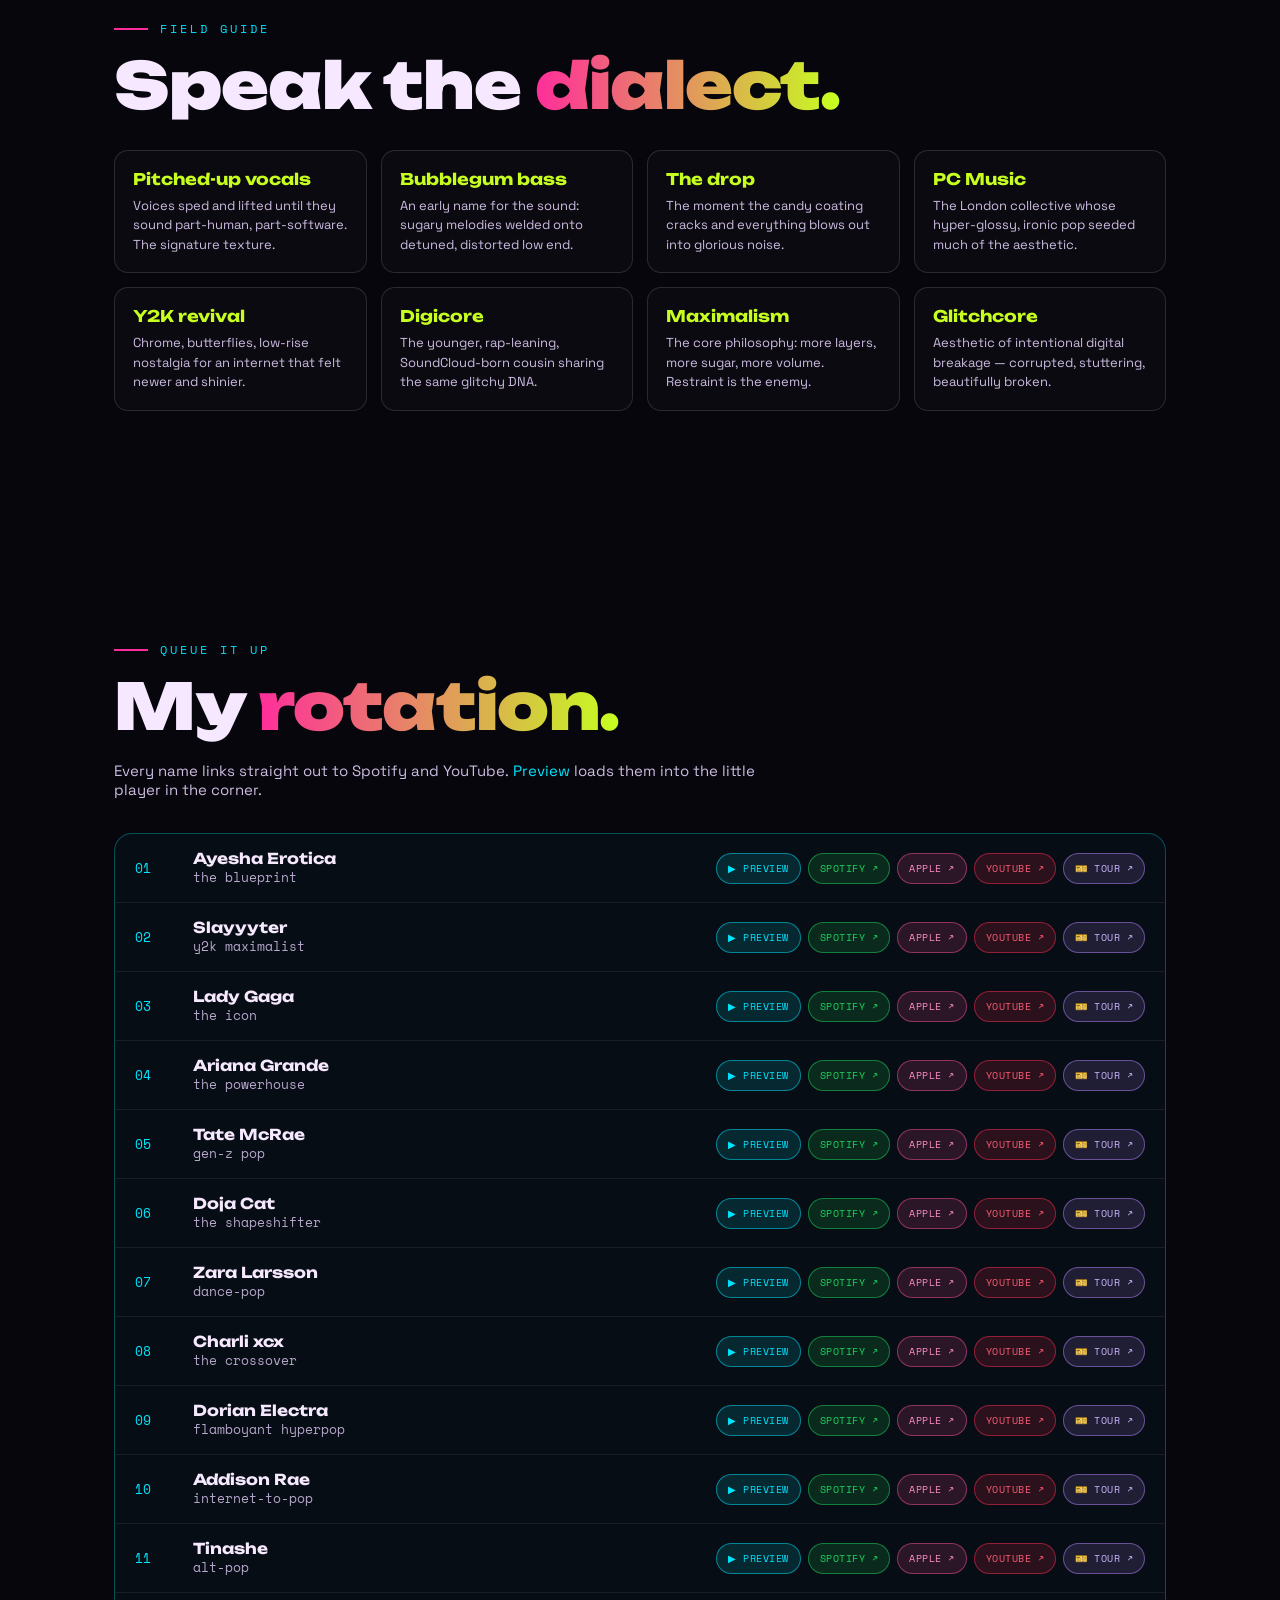
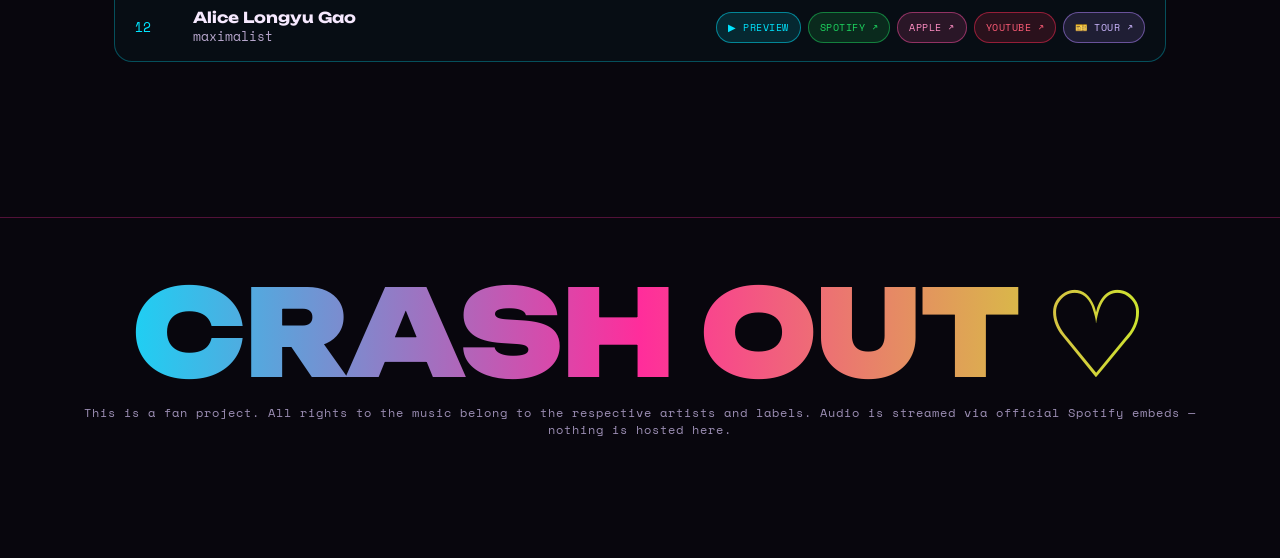
==== commit c5c98946: "Add fan-project copyright disclaimer to footer" ====
--- a/index.html
+++ b/index.html
@@ -706,6 +706,7 @@
 
     <footer>
       <div class="fmark">CRASH OUT ♡</div>
+      <p>This is a fan project. All rights to the music belong to the respective artists and labels. Audio is streamed via official Spotify embeds — nothing is hosted here.</p>
     </footer>
   </div>
 
